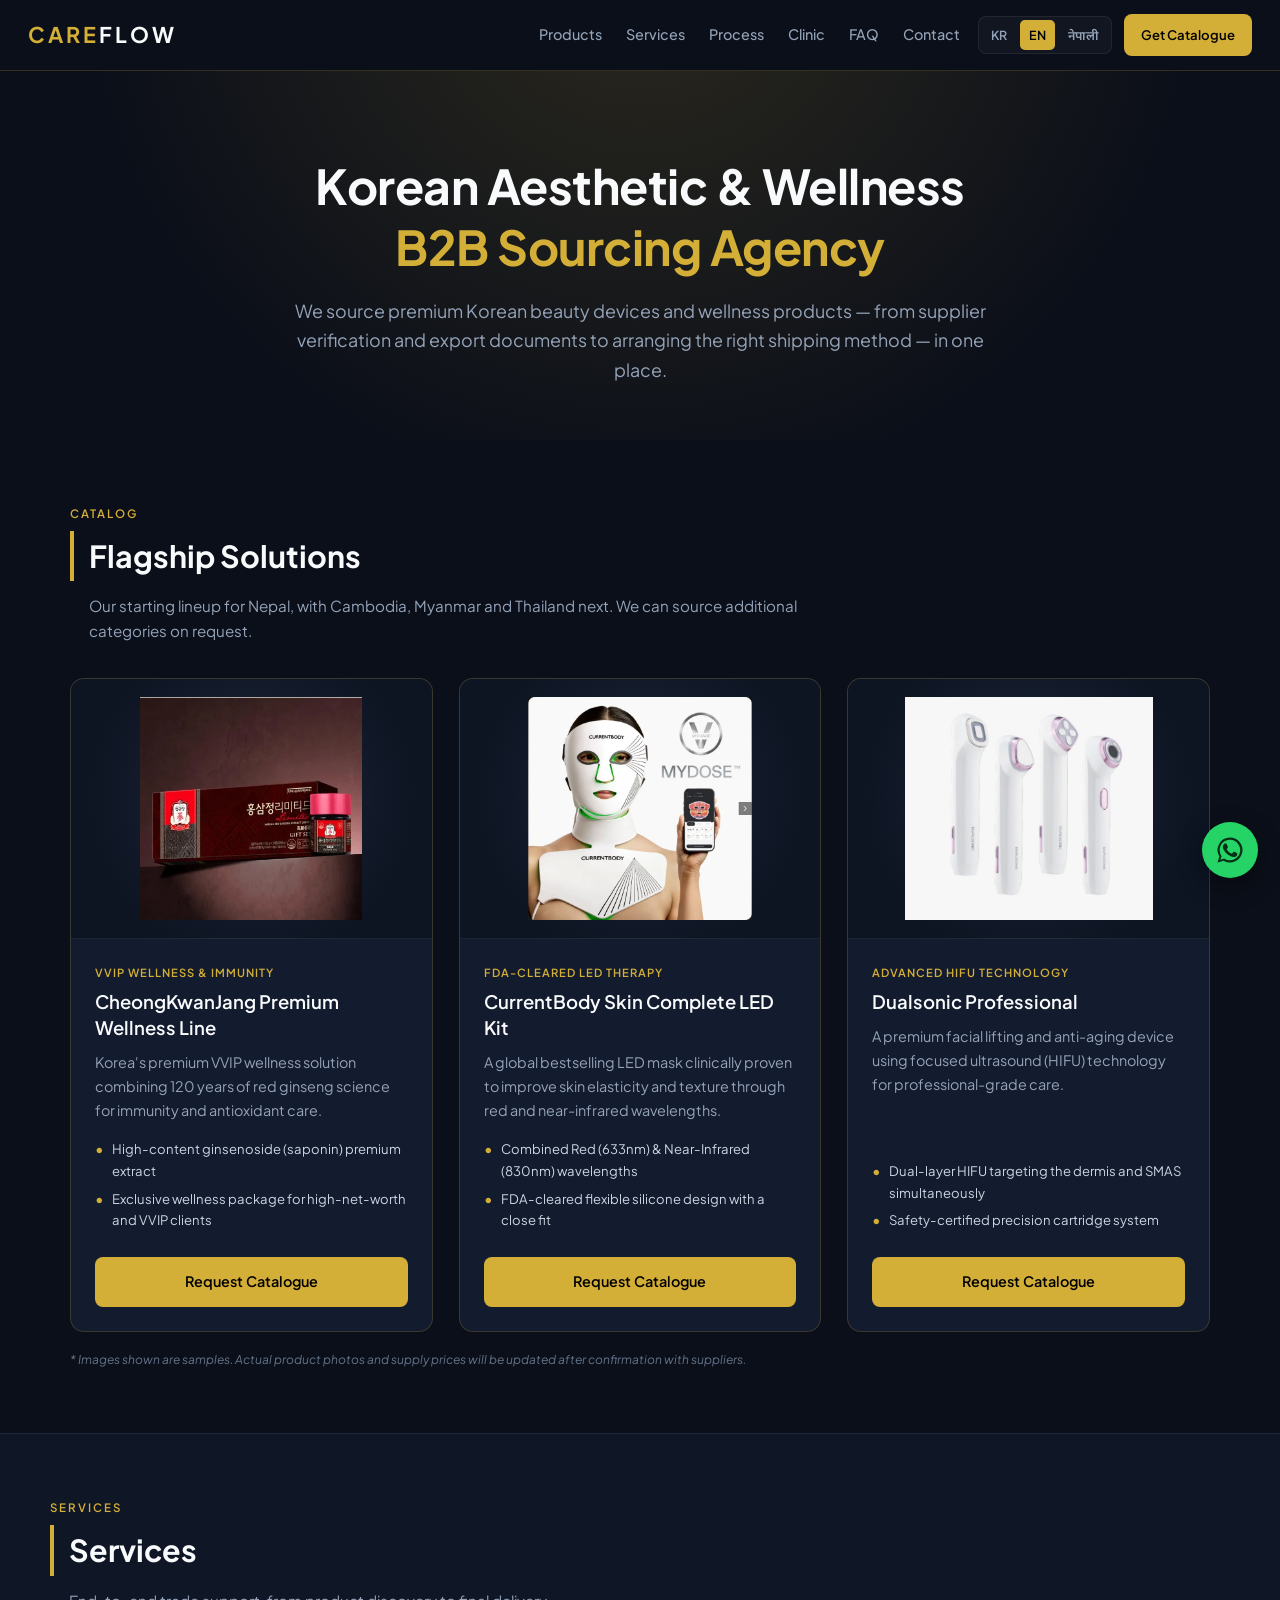
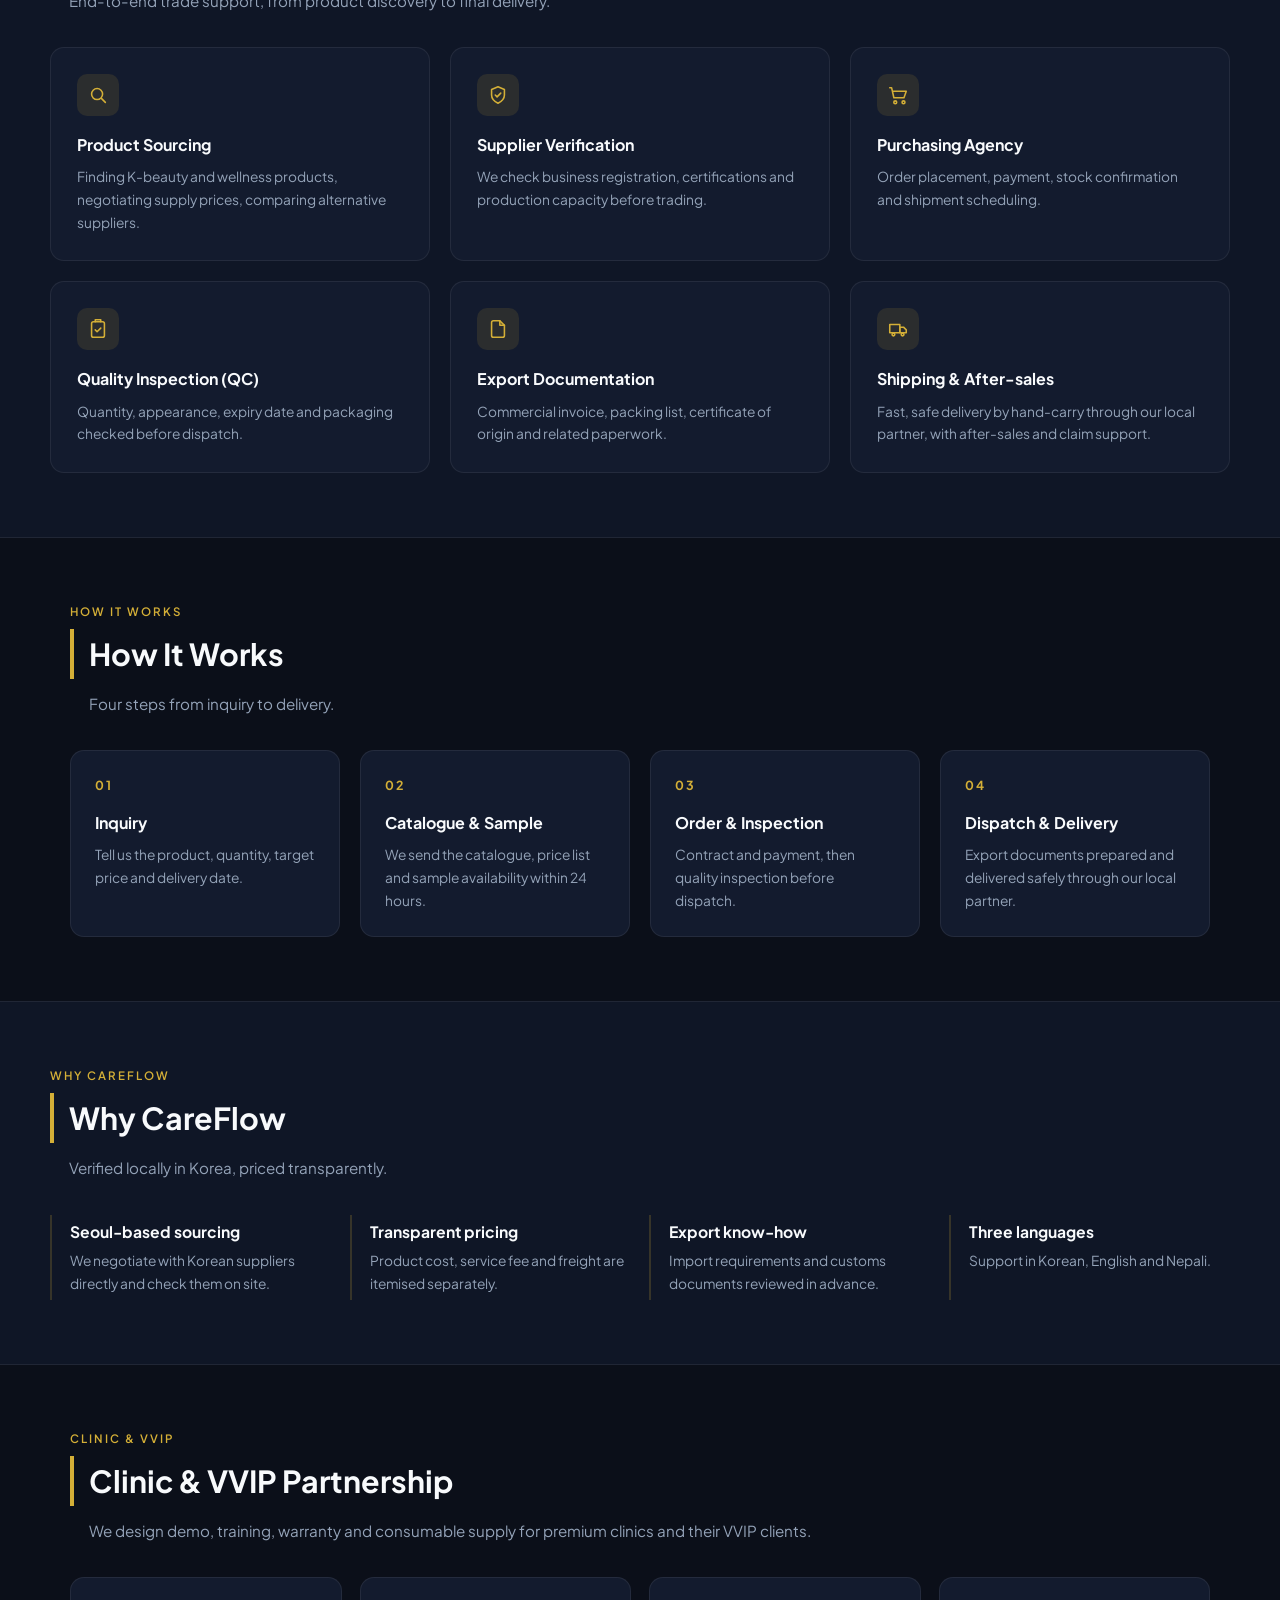
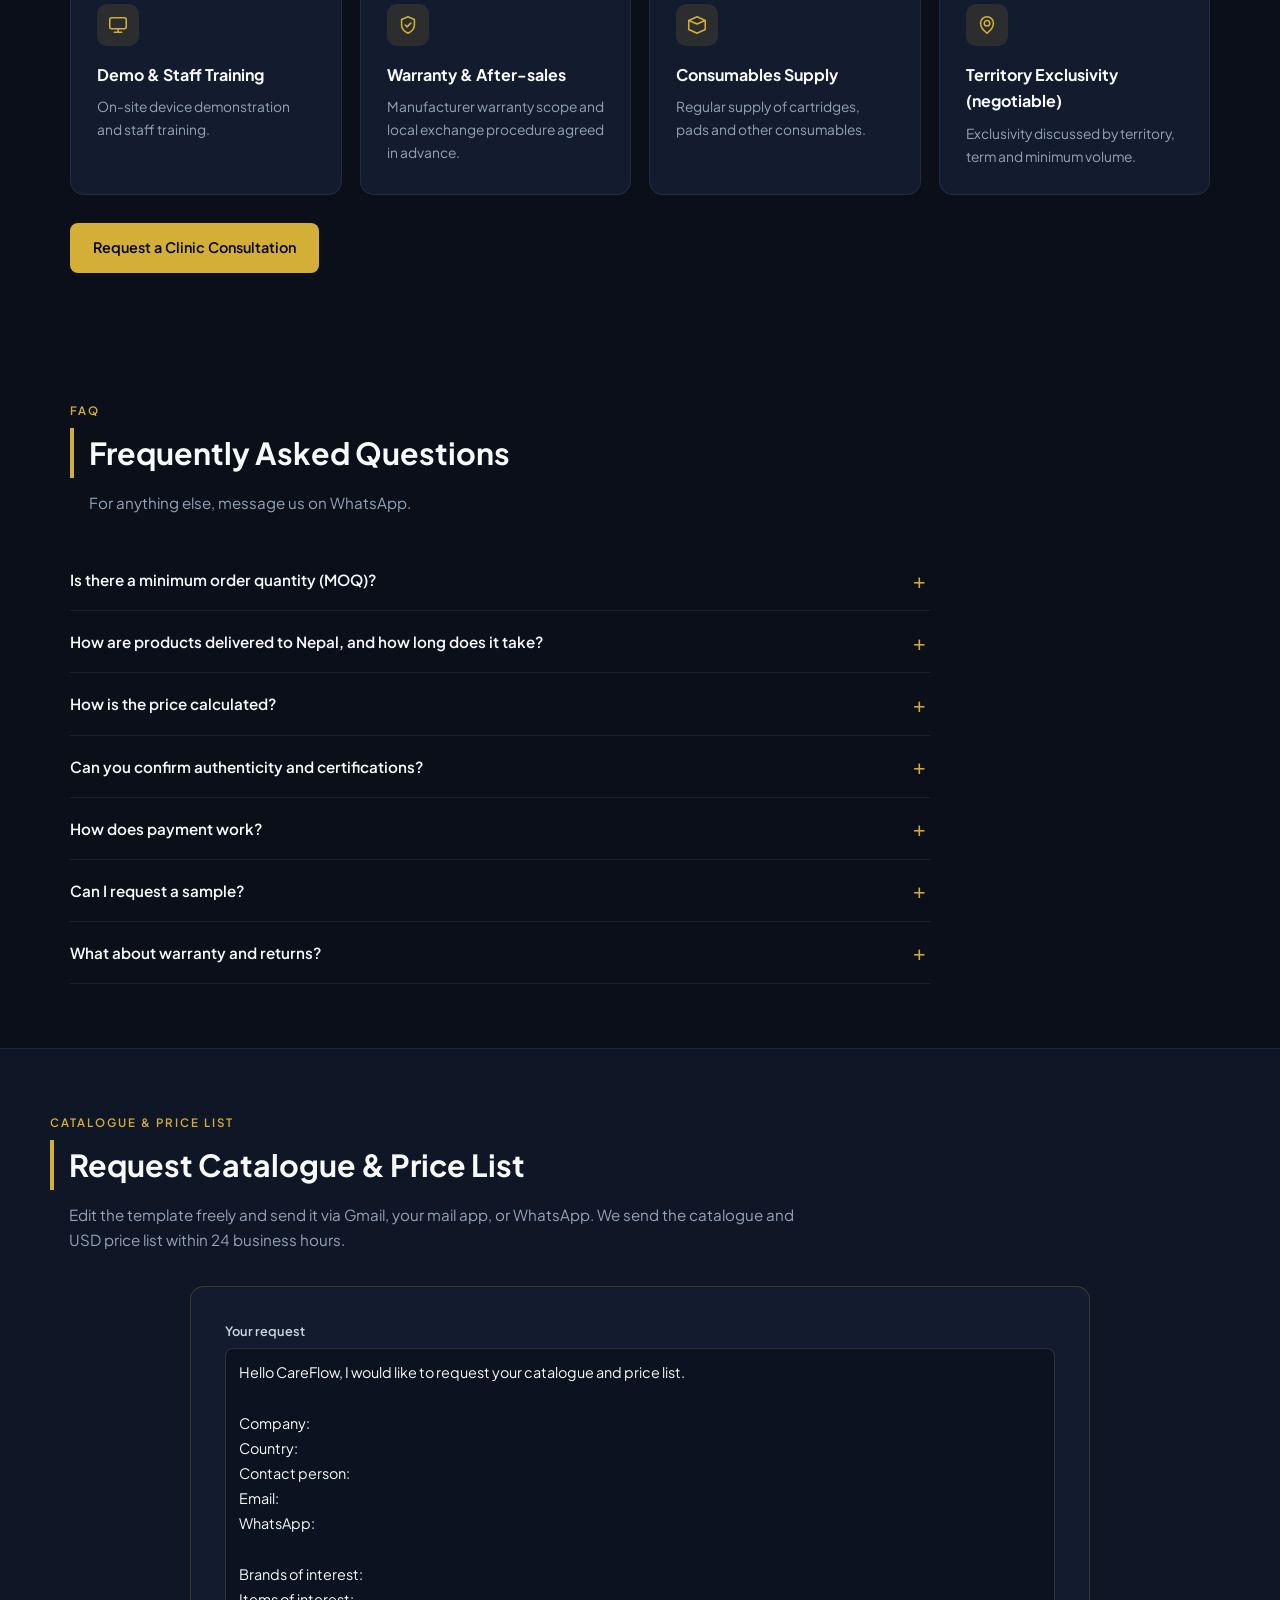
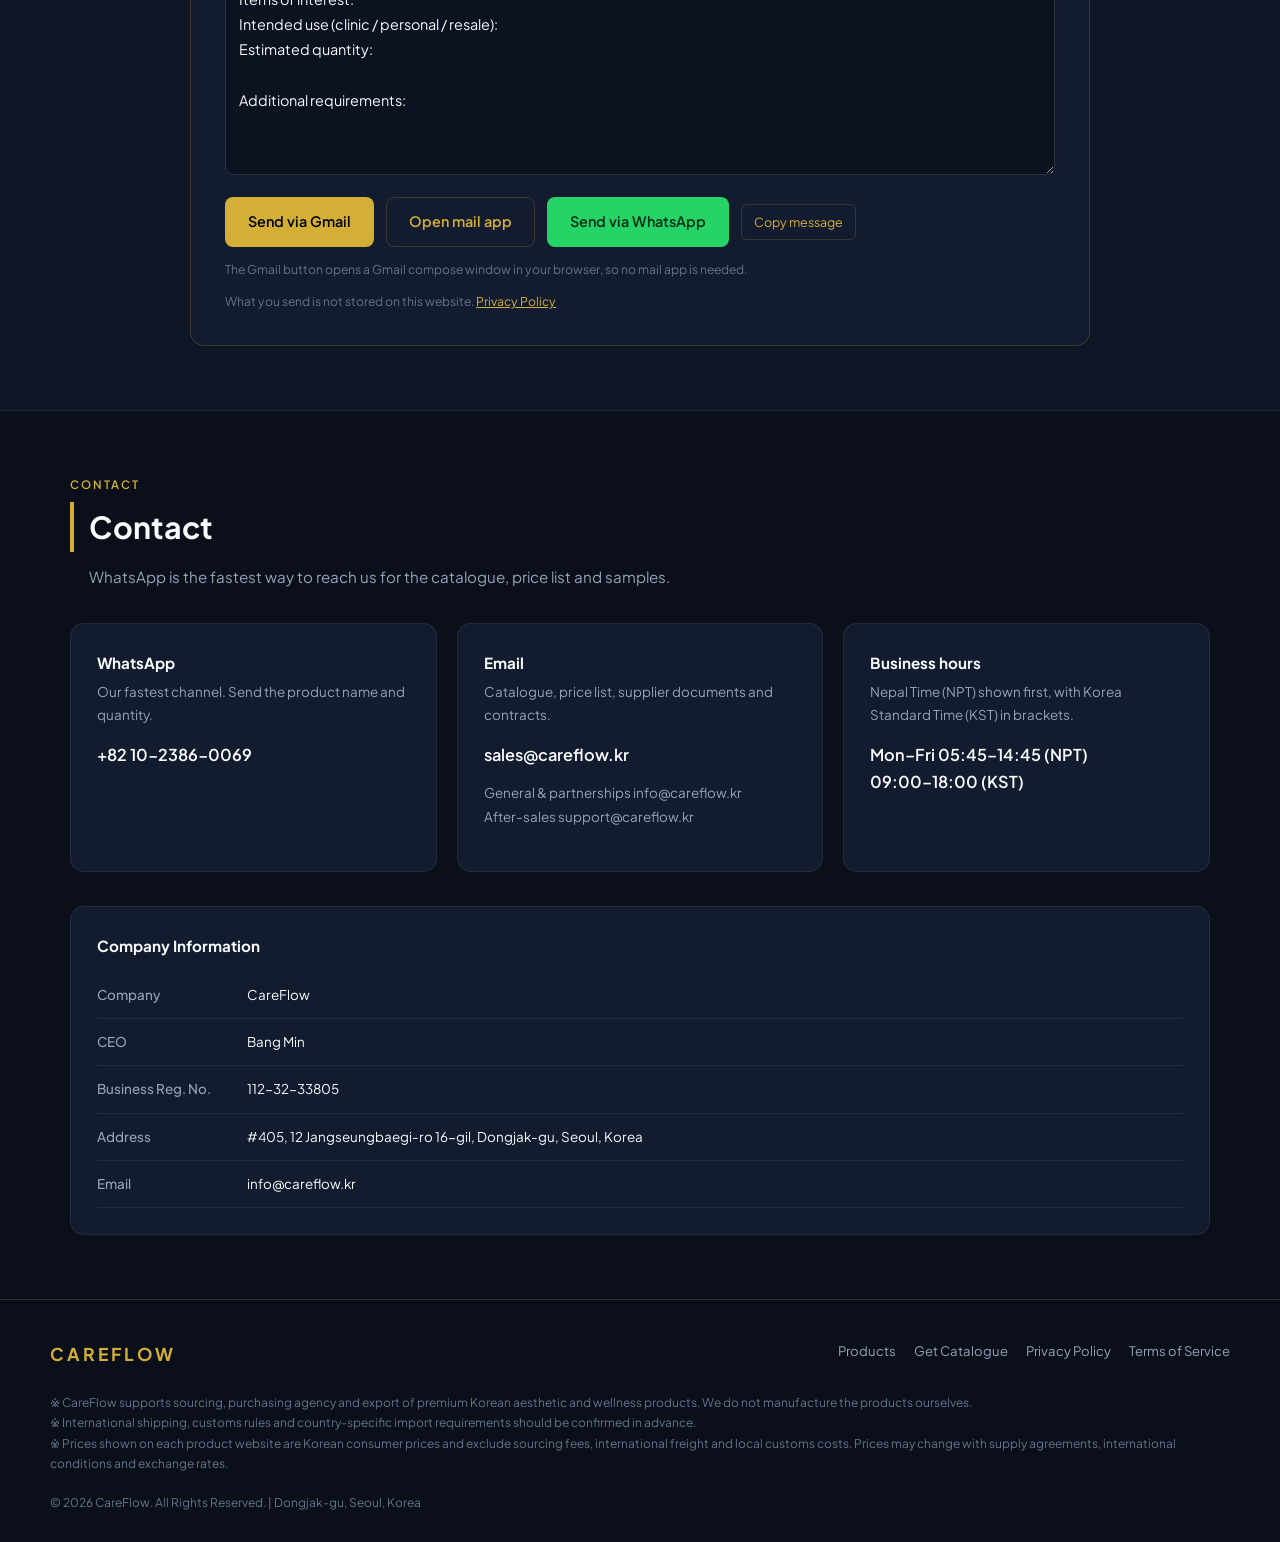
==== index.html @ 249fefb7 "Switch quote request to catalogue request and remove brand outbound links" ====
<!DOCTYPE html>
<html lang="ko">
<head>
<meta charset="UTF-8">
<meta name="viewport" content="width=device-width, initial-scale=1">
<meta name="theme-color" content="#0b0f19">
<title>CareFlow | 한국 에스테틱·웰니스 B2B 소싱 & 구매대행</title>
<meta name="description" content="CareFlow는 정관장·커런트바디·듀얼소닉 등 한국 프리미엄 뷰티·웰니스 제품을 네팔·캄보디아·미얀마·태국으로 공급하는 B2B 소싱·구매대행 에이전시입니다. 공급사 검증, 품질 검수, 통관 서류, 현지 사정에 맞는 운송 방식 협의까지 지원합니다.">
<meta name="robots" content="index,follow">
<link rel="canonical" href="https://careflow.kr/">
<link rel="alternate" hreflang="ko" href="https://careflow.kr/?lang=ko">
<link rel="alternate" hreflang="en" href="https://careflow.kr/?lang=en">
<link rel="alternate" hreflang="ne" href="https://careflow.kr/?lang=ne">
<link rel="alternate" hreflang="x-default" href="https://careflow.kr/">

<meta property="og:type" content="website">
<meta property="og:site_name" content="CareFlow">
<meta property="og:title" content="CareFlow | Korea Aesthetic & Wellness B2B Sourcing">
<meta property="og:description" content="Korean premium beauty devices and wellness products sourced for Nepal, Cambodia, Myanmar and Thailand. Supplier verification, QC, export documents and shipping coordination.">
<meta property="og:url" content="https://careflow.kr/">
<meta property="og:image" content="https://careflow.kr/assets/og-image.jpg">
<meta property="og:image:width" content="1200">
<meta property="og:image:height" content="630">
<meta property="og:locale" content="ko_KR">
<meta property="og:locale:alternate" content="en_US">
<meta property="og:locale:alternate" content="ne_NP">
<meta name="twitter:card" content="summary_large_image">
<meta name="twitter:title" content="CareFlow | Korea Aesthetic & Wellness B2B Sourcing">
<meta name="twitter:description" content="Korean premium beauty devices and wellness products sourced for Nepal and Southeast Asia.">
<meta name="twitter:image" content="https://careflow.kr/assets/og-image.jpg">

<link rel="icon" href="assets/favicon.svg" type="image/svg+xml">
<link rel="apple-touch-icon" href="assets/apple-touch-icon.png">
<link rel="preconnect" href="https://fonts.googleapis.com">
<link rel="preconnect" href="https://fonts.gstatic.com" crossorigin>
<link href="https://fonts.googleapis.com/css2?family=Plus+Jakarta+Sans:wght@400;500;600;700&family=Noto+Sans+Devanagari:wght@400;600&display=swap" rel="stylesheet">
<style>
    :root {
        --bg-color: #0b0f19;
        --bg-soft: #0f1626;
        --card-bg: #131b2e;
        --accent-color: #d4af37;
        --accent-soft: rgba(212, 175, 55, 0.12);
        --text-main: #f8fafc;
        --text-muted: #94a3b8;
        --border-color: rgba(212, 175, 55, 0.2);
        --border-soft: rgba(255, 255, 255, 0.07);
        --wa: #25d366;
        --radius: 14px;
        --max: 1180px;
    }
    * { box-sizing: border-box; margin: 0; padding: 0; }
    html { scroll-behavior: smooth; -webkit-text-size-adjust: 100%; overflow-x: hidden; }
    body {
        font-family: 'Plus Jakarta Sans', 'Noto Sans Devanagari', -apple-system, BlinkMacSystemFont, 'Segoe UI', 'Malgun Gothic', sans-serif;
        background-color: var(--bg-color); color: var(--text-main); line-height: 1.65;
        padding-bottom: 0; overflow-x: hidden;
    }
    :lang(ne) body, html[lang="ne"] body { font-family: 'Noto Sans Devanagari', 'Plus Jakarta Sans', 'Malgun Gothic', sans-serif; }
    img { max-width: 100%; display: block; }
    a { color: inherit; }
    :focus-visible { outline: 2px solid var(--accent-color); outline-offset: 3px; border-radius: 4px; }
    button, input, select, textarea { font: inherit; }
    .skip-link { position: absolute; left: -9999px; top: 0; background: var(--accent-color); color: #000; padding: 10px 16px; z-index: 999; }
    .skip-link:focus { left: 10px; top: 10px; }
    section[id], div[id] { scroll-margin-top: 16px; }

    /* Header */
    .site-header {
        display: flex; align-items: center; justify-content: space-between; gap: 18px;
        padding: 14px 28px; border-bottom: 1px solid var(--border-color);
        background: var(--bg-color);
        position: relative; z-index: 100;
    }
    .logo { font-size: 1.35rem; font-weight: 700; color: var(--accent-color); letter-spacing: 3px; text-decoration: none; white-space: nowrap; }
    .logo span { color: var(--text-main); }
    .nav { display: flex; gap: 24px; margin-left: auto; }
    .nav a { color: var(--text-muted); text-decoration: none; font-size: 0.9rem; font-weight: 500; transition: color .2s; }
    .nav a:hover { color: var(--accent-color); }
    .header-actions { display: flex; align-items: center; gap: 12px; }
    .lang-switch { display: flex; gap: 4px; background: rgba(255,255,255,0.03); border: 1px solid var(--border-soft); border-radius: 8px; padding: 3px; }
    .lang-btn {
        background: transparent; border: 0; color: var(--text-muted);
        padding: 5px 9px; border-radius: 5px; cursor: pointer; font-size: 0.78rem; font-weight: 600; transition: all .2s;
    }
    .lang-btn:hover { color: var(--text-main); }
    .lang-btn.active { background: var(--accent-color); color: #000; }

    /* Buttons */
    .btn {
        display: inline-flex; align-items: center; justify-content: center; gap: 8px;
        padding: 12px 22px; border-radius: 8px; font-size: 0.9rem; font-weight: 600;
        text-decoration: none; cursor: pointer; border: 1px solid transparent; transition: all .25s; text-align: center;
    }
    .btn-gold { background: var(--accent-color); color: #000; }
    .btn-gold:hover { background: #e2c052; transform: translateY(-1px); }
    .btn-outline { background: transparent; color: var(--accent-color); border-color: var(--border-color); }
    .btn-outline:hover { background: var(--accent-soft); }
    .btn-wa { background: var(--wa); color: #052e16; }
    .btn-wa:hover { background: #3ae17a; }
    .btn-sm { padding: 9px 16px; font-size: 0.82rem; }

    /* Hero */
    .hero { position: relative; text-align: center; padding: 84px 20px 56px; overflow: hidden; }
    .hero::before {
        content: ""; position: absolute; inset: -30% 0 auto 0; height: 620px;
        background: radial-gradient(ellipse at 50% 0%, rgba(212,175,55,0.16), transparent 62%);
        pointer-events: none;
    }
    .hero-inner { position: relative; max-width: 900px; margin: 0 auto; }
    .hero h1 { font-size: clamp(1.85rem, 4.4vw, 3rem); line-height: 1.28; margin-bottom: 18px; font-weight: 700; letter-spacing: -0.5px; text-wrap: balance; word-break: keep-all; overflow-wrap: break-word; }
    .hero h1 em { color: var(--accent-color); font-style: normal; }
    .hero p.lead { font-size: clamp(1rem, 1.6vw, 1.12rem); color: var(--text-muted); max-width: 720px; margin: 0 auto; }

    /* Layout */
    .section { max-width: var(--max); margin: 0 auto; padding: 64px 20px; }
    .section.alt { background: var(--bg-soft); border-top: 1px solid var(--border-soft); border-bottom: 1px solid var(--border-soft); max-width: none; padding: 64px 20px; }
    .section.alt > .inner { max-width: var(--max); margin: 0 auto; }
    .section-head { margin-bottom: 34px; max-width: 760px; }
    .eyebrow { font-size: 0.72rem; letter-spacing: 2px; text-transform: uppercase; color: var(--accent-color); font-weight: 600; margin-bottom: 8px; }
    .section-title { font-size: clamp(1.45rem, 2.6vw, 1.9rem); font-weight: 700; padding-left: 15px; border-left: 4px solid var(--accent-color); margin-bottom: 12px; }
    .section-desc { color: var(--text-muted); font-size: 0.95rem; padding-left: 19px; }

    /* Products */
    .product-grid { display: grid; grid-template-columns: repeat(auto-fit, minmax(320px, 1fr)); gap: 26px; }
    .product-card {
        background: var(--card-bg); border: 1px solid var(--border-color); border-radius: var(--radius);
        overflow: hidden; display: flex; flex-direction: column; transition: transform .3s, border-color .3s;
    }
    .product-card:hover { transform: translateY(-4px); border-color: rgba(212, 175, 55, 0.45); }
    .product-media {
        height: 260px; background: radial-gradient(circle at 50% 45%, #1e293b 0%, #0d1422 72%);
        display: flex; align-items: center; justify-content: center; padding: 18px; border-bottom: 1px solid var(--border-soft);
    }
    .product-media img { width: 100%; height: 100%; object-fit: contain; }
    .product-content { padding: 24px; display: flex; flex-direction: column; flex-grow: 1; }
    .product-tag { font-size: 0.7rem; text-transform: uppercase; color: var(--accent-color); letter-spacing: 1px; margin-bottom: 8px; font-weight: 600; }
    .product-title { font-size: 1.16rem; font-weight: 600; margin-bottom: 10px; line-height: 1.4; }
    .product-desc { font-size: 0.9rem; color: var(--text-muted); margin-bottom: 16px; flex-grow: 1; }
    .spec-list { list-style: none; margin-bottom: 20px; font-size: 0.82rem; color: #cbd5e1; }
    .spec-list li { margin-bottom: 6px; display: flex; gap: 8px; align-items: flex-start; }
    .spec-list li::before { content: "•"; color: var(--accent-color); font-weight: 700; flex: none; }
    .product-actions { display: flex; flex-direction: column; gap: 10px; margin-top: auto; }
    .product-link { font-size: 0.78rem; color: var(--text-muted); text-decoration: none; text-align: center; }
    .product-link:hover { color: var(--accent-color); text-decoration: underline; }
    .photo-note { margin-top: 18px; font-size: 0.75rem; color: #64748b; font-style: italic; }

    /* Services */
    .services-grid { display: grid; grid-template-columns: repeat(3, minmax(0, 1fr)); gap: 20px; }
    .service-card { background: var(--card-bg); border: 1px solid var(--border-soft); border-radius: var(--radius); padding: 26px; transition: border-color .25s, transform .25s; }
    .service-card:hover { border-color: var(--border-color); transform: translateY(-3px); }
    .service-icon { width: 42px; height: 42px; border-radius: 10px; background: var(--accent-soft); display: flex; align-items: center; justify-content: center; margin-bottom: 16px; }
    .service-icon svg { width: 22px; height: 22px; stroke: var(--accent-color); fill: none; stroke-width: 1.7; stroke-linecap: round; stroke-linejoin: round; }
    .service-card h3 { font-size: 1rem; margin-bottom: 8px; }
    .service-card p { font-size: 0.86rem; color: var(--text-muted); }

    /* Steps */
    .steps { display: grid; grid-template-columns: repeat(auto-fit, minmax(220px, 1fr)); gap: 20px; counter-reset: step; }
    .step { position: relative; background: var(--card-bg); border: 1px solid var(--border-soft); border-radius: var(--radius); padding: 24px; }
    .step-num { font-size: 0.78rem; font-weight: 700; color: var(--accent-color); letter-spacing: 2px; display: block; margin-bottom: 14px; }
    .step h3 { font-size: 1rem; margin-bottom: 8px; }
    .step p { font-size: 0.86rem; color: var(--text-muted); }

    /* Why */
    .why-grid { display: grid; grid-template-columns: repeat(auto-fit, minmax(240px, 1fr)); gap: 18px; }
    .why-item { border-left: 2px solid var(--border-color); padding: 4px 0 4px 18px; }
    .why-item h3 { font-size: 0.98rem; margin-bottom: 6px; }
    .why-item p { font-size: 0.86rem; color: var(--text-muted); }

    .clinic-grid { display: grid; grid-template-columns: repeat(4, minmax(0, 1fr)); gap: 18px; }
    .clinic-cta { margin-top: 28px; }
    @media (max-width: 980px) { .clinic-grid { grid-template-columns: repeat(2, minmax(0, 1fr)); } }
    @media (max-width: 700px) { .clinic-grid { grid-template-columns: 1fr; } }

    /* FAQ */
    .faq-list { max-width: 860px; }
    .faq-item { border-bottom: 1px solid var(--border-soft); }
    .faq-item summary {
        cursor: pointer; padding: 18px 30px 18px 0; font-size: 0.95rem; font-weight: 600;
        list-style: none; position: relative;
    }
    .faq-item summary::-webkit-details-marker { display: none; }
    .faq-item summary::after { content: "+"; position: absolute; right: 4px; top: 50%; transform: translateY(-50%); color: var(--accent-color); font-size: 1.3rem; font-weight: 400; }
    .faq-item[open] summary::after { content: "−"; }
    .faq-item p { padding: 0 30px 18px 0; font-size: 0.88rem; color: var(--text-muted); }

    /* Quote */
    .quote-wrap { background: var(--card-bg); border: 1px solid var(--border-color); border-radius: var(--radius); padding: 34px; }
    .form-grid { display: grid; grid-template-columns: repeat(6, minmax(0, 1fr)); gap: 18px; }
    .field { display: flex; flex-direction: column; gap: 6px; grid-column: span 3; min-width: 0; }
    .field.third { grid-column: span 2; }
    .field.full { grid-column: 1 / -1; }
    .field label { font-size: 0.8rem; color: #cbd5e1; font-weight: 600; }
    .field label .req { color: var(--accent-color); }
    .field input, .field select, .field textarea {
        background: #0b1220; border: 1px solid rgba(255,255,255,0.12); border-radius: 8px;
        padding: 11px 13px; color: var(--text-main); font-size: 0.9rem; width: 100%; transition: border-color .2s, box-shadow .2s;
    }
    .field textarea { min-height: 110px; resize: vertical; }
    .field textarea.quote-text { min-height: 300px; line-height: 1.75; font-family: inherit; overflow-y: auto; }
    .quote-wrap { max-width: 900px; margin: 0 auto; }
    .field input::placeholder, .field textarea::placeholder { color: #4b5a70; }
    .field input:focus, .field select:focus, .field textarea:focus { outline: none; border-color: var(--accent-color); box-shadow: 0 0 0 3px rgba(212,175,55,0.12); }
    .field input[aria-invalid="true"], .field select[aria-invalid="true"] { border-color: #f87171; }
    .err { font-size: 0.74rem; color: #f87171; min-height: 0; }
    .consent { display: flex; gap: 10px; align-items: flex-start; font-size: 0.8rem; color: var(--text-muted); line-height: 1.5; }
    .consent input { width: 16px; height: 16px; margin-top: 3px; flex: none; accent-color: var(--accent-color); }
    .consent a { color: var(--accent-color); }
    .form-actions { display: flex; flex-wrap: wrap; gap: 12px; align-items: center; margin-top: 22px; }
    .form-note { font-size: 0.76rem; color: #64748b; margin-top: 12px; }
    .form-status { display: none; margin-top: 18px; padding: 16px; border: 1px solid var(--border-color); background: var(--accent-soft); border-radius: 8px; font-size: 0.84rem; }
    .form-status.show { display: block; }
    .form-status strong { display: block; margin-bottom: 4px; color: var(--accent-color); }
    .form-status .status-actions { display: flex; gap: 10px; flex-wrap: wrap; margin-top: 12px; }
    .copy-btn { background: transparent; border: 1px solid var(--border-color); color: var(--accent-color); border-radius: 6px; padding: 7px 12px; font-size: 0.78rem; cursor: pointer; }

    /* Contact */
    .contact-grid { display: grid; grid-template-columns: repeat(auto-fit, minmax(260px, 1fr)); gap: 20px; margin-bottom: 34px; }
    .contact-card { background: var(--card-bg); border: 1px solid var(--border-soft); border-radius: var(--radius); padding: 26px; }
    .contact-card h3 { font-size: 0.95rem; margin-bottom: 6px; }
    .contact-card p { font-size: 0.84rem; color: var(--text-muted); margin-bottom: 16px; }
    .contact-card .big { font-size: 1.02rem; font-weight: 600; color: var(--text-main); text-decoration: none; word-break: break-all; white-space: pre-line; }
    .contact-card .big:hover { color: var(--accent-color); }
    .contact-sub { margin-top: 12px; font-size: 0.78rem; line-height: 1.8; }
    .contact-sub a { color: var(--text-muted); text-decoration: none; }
    .contact-sub a:hover { color: var(--accent-color); }
    .company-table { width: 100%; border-collapse: collapse; font-size: 0.84rem; table-layout: fixed; }
    .company-table th, .company-table td { text-align: left; padding: 12px 0; border-bottom: 1px solid var(--border-soft); vertical-align: top; overflow-wrap: anywhere; }
    .company-table th { color: var(--text-muted); font-weight: 500; width: 150px; padding-right: 12px; }

    /* Footer */
    footer { border-top: 1px solid var(--border-color); padding: 40px 20px 30px; color: var(--text-muted); font-size: 0.82rem; }
    .footer-inner { max-width: var(--max); margin: 0 auto; }
    .footer-top { display: flex; flex-wrap: wrap; justify-content: space-between; gap: 20px; margin-bottom: 24px; }
    .footer-brand { font-size: 1.1rem; letter-spacing: 3px; color: var(--accent-color); font-weight: 700; }
    .footer-links { display: flex; gap: 18px; flex-wrap: wrap; }
    .footer-links a { color: var(--text-muted); text-decoration: none; font-size: 0.82rem; }
    .footer-links a:hover { color: var(--accent-color); }
    .disclaimer-box { font-size: 0.75rem; color: #64748b; line-height: 1.7; margin-bottom: 18px; }
    .copyright { font-size: 0.75rem; color: #64748b; }

    /* Floating actions */
    .float-wa {
        position: fixed; right: 22px; bottom: 22px; z-index: 90;
        width: 56px; height: 56px; border-radius: 50%; background: var(--wa);
        display: flex; align-items: center; justify-content: center; box-shadow: 0 8px 24px rgba(0,0,0,0.4);
        transition: transform .2s;
    }
    .float-wa:hover { transform: scale(1.06); }
    .float-wa svg { width: 30px; height: 30px; fill: #052e16; }
    .mobile-bar { display: none; }
    .noscript { max-width: 700px; margin: 20px auto; padding: 16px; border: 1px solid var(--border-color); border-radius: 8px; font-size: 0.85rem; text-align: center; }

    /* Responsive */
    @media (max-width: 980px) {
        .nav { display: none; }
        .site-header { padding: 12px 18px; }
        .services-grid { grid-template-columns: repeat(2, minmax(0, 1fr)); }
    }
    @media (max-width: 700px) {
        .header-cta { display: none; }
        .hero { padding: 60px 18px 44px; }
        .section, .section.alt { padding: 48px 18px; }
        .form-grid { grid-template-columns: 1fr; }
        .field, .field.third, .field.full { grid-column: 1 / -1; }
        .quote-wrap { padding: 24px 20px; }
        .product-grid { grid-template-columns: 1fr; }
        .services-grid { grid-template-columns: 1fr; }
        .mobile-bar .btn { min-width: 0; }
        .float-wa { display: none; }
        .mobile-bar {
            display: flex; position: fixed; left: 0; right: 0; bottom: 0; z-index: 95;
            background: rgba(11,15,25,0.97); border-top: 1px solid var(--border-color);
            padding: 10px 14px calc(10px + env(safe-area-inset-bottom)); gap: 10px;
            backdrop-filter: blur(10px);
        }
        .mobile-bar .btn { flex: 1; padding: 11px 12px; font-size: 0.85rem; }
        body { padding-bottom: 74px; }
        .footer-top { flex-direction: column; }
    }
    @media (max-width: 480px) {
        .company-table, .company-table tbody, .company-table tr, .company-table th, .company-table td { display: block; width: 100%; }
        .company-table th { padding-bottom: 2px; border-bottom: 0; }
        .company-table td { padding-top: 0; padding-bottom: 14px; }
        .company-table tr:last-child td { border-bottom: 0; }
    }
    @media (prefers-reduced-motion: reduce) {
        html { scroll-behavior: auto; }
        * { transition: none !important; animation: none !important; }
    }
</style>
<script type="application/ld+json">
{
  "@context": "https://schema.org",
  "@graph": [
    {
      "@type": "Organization",
      "@id": "https://careflow.kr/#organization",
      "name": "CareFlow",
      "alternateName": "케어플로",
      "url": "https://careflow.kr/",
      "email": "sales@careflow.kr",
      "telephone": "+82-10-2386-0069",
      "description": "Korean B2B sourcing and purchasing agency for premium aesthetic and wellness products, serving Nepal, Cambodia, Myanmar and Thailand.",
      "address": {
        "@type": "PostalAddress",
        "streetAddress": "#405, 12 Jangseungbaegi-ro 16-gil, Dongjak-gu",
        "addressLocality": "Seoul",
        "addressCountry": "KR"
      },
      "identifier": "112-32-33805",
      "areaServed": ["NP", "KH", "MM", "TH"],
      "knowsLanguage": ["ko", "en", "ne"]
    },
    {
      "@type": "Service",
      "@id": "https://careflow.kr/#service",
      "name": "Korea Aesthetic & Wellness B2B Sourcing",
      "provider": { "@id": "https://careflow.kr/#organization" },
      "serviceType": "Product sourcing, supplier verification, purchasing agency, quality inspection, export documentation and shipping coordination",
      "areaServed": ["NP", "KH", "MM", "TH"],
      "availableChannel": {
        "@type": "ServiceChannel",
        "serviceUrl": "https://careflow.kr/#quote",
        "servicePhone": "+82-10-2386-0069"
      }
    },
    {
      "@type": "FAQPage",
      "@id": "https://careflow.kr/#faq",
      "mainEntity": [
        {
          "@type": "Question",
          "name": "최소 주문 수량(MOQ)이 있나요?",
          "acceptedAnswer": { "@type": "Answer", "text": "제품별로 다릅니다. 샘플 1개부터 협의가 가능하며, 대량 주문 시 단가를 재협상합니다." }
        },
        {
          "@type": "Question",
          "name": "네팔까지 어떻게, 얼마나 걸려서 보내나요?",
          "acceptedAnswer": { "@type": "Answer", "text": "현지 파트너가 핸드캐리로 직접 운반해 빠르고 안전하게 전달합니다. 통관 상황에 따라 일정이 조정될 수 있으며, 세부 일정은 견적 시 안내드립니다." }
        },
        {
          "@type": "Question",
          "name": "가격은 어떻게 구성되나요?",
          "acceptedAnswer": { "@type": "Answer", "text": "제품 공급가, 소싱 수수료, 국제 운송비, 현지 통관·세금으로 구성되며 견적서에 항목별로 표기합니다." }
        },
        {
          "@type": "Question",
          "name": "정품과 인증을 확인할 수 있나요?",
          "acceptedAnswer": { "@type": "Answer", "text": "공급사의 사업자등록증과 제품 인증서를 확인한 뒤 필요한 범위에서 사본을 제공합니다." }
        },
        {
          "@type": "Question",
          "name": "결제는 어떻게 진행되나요?",
          "acceptedAnswer": { "@type": "Answer", "text": "계약금 30~50%와 잔금(선적 전)으로 진행하며, T/T를 기본으로 합니다. 세부 조건은 견적서에 명시합니다." }
        },
        {
          "@type": "Question",
          "name": "샘플을 받을 수 있나요?",
          "acceptedAnswer": { "@type": "Answer", "text": "샘플은 제품 원가와 국제 운송비를 기준으로 제공하며, 브랜드사 협조가 있는 경우 무료 샘플도 안내합니다." }
        },
        {
          "@type": "Question",
          "name": "보증과 반품은 어떻게 되나요?",
          "acceptedAnswer": { "@type": "Answer", "text": "제조사 보증(통상 1~2년)이 적용되며, 초기 불량은 수령 후 7일 내 1:1 교환을 원칙으로 합니다. 단순 변심 반품은 국제 운송 특성상 제한됩니다. A/S 문의: support@careflow.kr." }
        }
      ]
    }
  ]
}
</script>
</head>
<body>
<a class="skip-link" href="#main">본문 바로가기</a>

<header class="site-header">
    <a class="logo" href="/">CARE<span>FLOW</span></a>
    <nav class="nav" aria-label="Main navigation">
        <a href="#products" data-i18n="nav.products">상품</a>
        <a href="#services" data-i18n="nav.services">서비스</a>
        <a href="#process" data-i18n="nav.process">진행 절차</a>
        <a href="#clinic" data-i18n="nav.clinic">클리닉</a>
        <a href="#faq" data-i18n="nav.faq">FAQ</a>
        <a href="#contact" data-i18n="nav.contact">연락처</a>
    </nav>
    <div class="header-actions">
        <div class="lang-switch" role="group" aria-label="Language / 언어">
            <button type="button" class="lang-btn" data-lang="ko" aria-pressed="true">KR</button>
            <button type="button" class="lang-btn" data-lang="en" aria-pressed="false">EN</button>
            <button type="button" class="lang-btn" data-lang="ne" aria-pressed="false">नेपाली</button>
        </div>
        <a class="btn btn-gold btn-sm header-cta" href="#quote" data-i18n="nav.cta">카탈로그 요청</a>
    </div>
</header>

<main id="main">
    <section class="hero">
        <div class="hero-inner">
            <h1 data-i18n-html="hero.title">한국 에스테틱·웰니스<br><em>글로벌 소싱 &amp; 구매대행</em></h1>
            <p class="lead" data-i18n="hero.desc">정관장·커런트바디·듀얼소닉 등 한국의 프리미엄 뷰티·웰니스 제품을 공급사 검증부터 수출 서류, 현지 사정에 맞는 운송 방식 협의까지 원스톱으로 지원합니다.</p>
        </div>
    </section>

    <section class="section" id="products">
        <div class="section-head">
            <p class="eyebrow" data-i18n="products.eyebrow">Catalog</p>
            <h2 class="section-title" data-i18n="products.title">플래그십 솔루션</h2>
            <p class="section-desc" data-i18n="products.desc">네팔을 시작으로 캄보디아·미얀마·태국 시장에 공급하는 대표 라인업입니다. 취급 품목은 요청에 따라 확대할 수 있습니다.</p>
        </div>

        <div class="product-grid">
            <article class="product-card">
                <div class="product-media">
                    <img src="assets/cheongkwanjang.webp" alt="정관장 홍삼정 리미티드 기프트 세트" data-i18n-alt="products.items.0.alt" width="412" height="414" loading="lazy" decoding="async">
                </div>
                <div class="product-content">
                    <span class="product-tag" data-i18n="products.items.0.tag">VVIP 웰니스 &amp; 면역</span>
                    <h3 class="product-title" data-i18n="products.items.0.title">정관장 프리미엄 웰니스 라인</h3>
                    <p class="product-desc" data-i18n="products.items.0.desc">120년 전통의 홍삼 과학이 집약된 대한민국 최고급 면역력 및 항산화 VVIP 웰니스 솔루션.</p>
                    <ul class="spec-list">
                        <li data-i18n="products.items.0.specs.0">진세노사이드(사포닌) 고함량 프리미엄 추출물</li>
                        <li data-i18n="products.items.0.specs.1">상류층 및 VVIP 건강 케어 전용 패키지</li>
                    </ul>
                    <div class="product-actions">
                        <button type="button" class="btn btn-gold js-quote" data-product="0" data-i18n="products.quote">카탈로그 요청</button>
                    </div>
                </div>
            </article>

            <article class="product-card">
                <div class="product-media">
                    <img src="assets/currentbody.webp" alt="커런트바디 스킨 LED 마스크" data-i18n-alt="products.items.1.alt" width="694" height="692" loading="lazy" decoding="async">
                </div>
                <div class="product-content">
                    <span class="product-tag" data-i18n="products.items.1.tag">FDA 승인 LED 테라피</span>
                    <h3 class="product-title" data-i18n="products.items.1.title">커런트바디 스킨 컴플리트 LED 키트</h3>
                    <p class="product-desc" data-i18n="products.items.1.desc">임상적으로 입증된 레드 및 근적외선 파장을 통해 피부 탄력과 결을 개선하는 글로벌 베스트셀러 LED 마스크.</p>
                    <ul class="spec-list">
                        <li data-i18n="products.items.1.specs.0">레드(633nm) 및 근적외선(830nm) 복합 파장</li>
                        <li data-i18n="products.items.1.specs.1">FDA 승인 및 높은 밀착감의 유연한 실리콘 구조</li>
                    </ul>
                    <div class="product-actions">
                        <button type="button" class="btn btn-gold js-quote" data-product="1" data-i18n="products.quote">카탈로그 요청</button>
                    </div>
                </div>
            </article>

            <article class="product-card">
                <div class="product-media">
                    <img src="assets/dualsonic.webp" alt="듀얼소닉 프로페셔널 HIFU 디바이스" data-i18n-alt="products.items.2.alt" width="548" height="493" loading="lazy" decoding="async">
                </div>
                <div class="product-content">
                    <span class="product-tag" data-i18n="products.items.2.tag">첨단 HIFU 기술</span>
                    <h3 class="product-title" data-i18n="products.items.2.title">듀얼소닉 프로페셔널</h3>
                    <p class="product-desc" data-i18n="products.items.2.desc">집속초음파(HIFU) 기술을 활용한 최상급 페이스 리프팅 및 안티에이징 디바이스로 전문적인 프리미엄 케어를 실현합니다.</p>
                    <ul class="spec-list">
                        <li data-i18n="products.items.2.specs.0">듀얼레이어 HIFU(진피층 및 근막층 동시 타깃)</li>
                        <li data-i18n="products.items.2.specs.1">안전성 인증 및 정밀 카트리지 시스템</li>
                    </ul>
                    <div class="product-actions">
                        <button type="button" class="btn btn-gold js-quote" data-product="2" data-i18n="products.quote">카탈로그 요청</button>
                    </div>
                </div>
            </article>
        </div>
        <p class="photo-note" data-i18n="products.note">* 현재 이미지는 샘플이며, 실제 제품 사진과 공급 단가는 공급사 협의 후 업데이트됩니다.</p>
    </section>

    <section class="section alt" id="services">
        <div class="inner">
            <div class="section-head">
                <p class="eyebrow" data-i18n="services.eyebrow">Services</p>
                <h2 class="section-title" data-i18n="services.title">서비스</h2>
                <p class="section-desc" data-i18n="services.desc">제품 발굴부터 현지 도착까지, 무역 실무 전 과정을 대행합니다.</p>
            </div>
            <div class="services-grid" id="services-grid"></div>
        </div>
    </section>

    <section class="section" id="process">
        <div class="section-head">
            <p class="eyebrow" data-i18n="process.eyebrow">How it works</p>
            <h2 class="section-title" data-i18n="process.title">진행 절차</h2>
            <p class="section-desc" data-i18n="process.desc">문의부터 배송까지 4단계로 진행됩니다.</p>
        </div>
        <div class="steps" id="steps"></div>
    </section>

    <section class="section alt" id="why">
        <div class="inner">
            <div class="section-head">
                <p class="eyebrow" data-i18n="why.eyebrow">Why CareFlow</p>
                <h2 class="section-title" data-i18n="why.title">왜 케어플로인가</h2>
                <p class="section-desc" data-i18n="why.desc">한국 현지에서 직접 확인하고, 투명하게 안내합니다.</p>
            </div>
            <div class="why-grid" id="why-grid"></div>
        </div>
    </section>

    <section class="section" id="clinic">
        <div class="section-head">
            <p class="eyebrow" data-i18n="clinic.eyebrow">Clinic &amp; VVIP</p>
            <h2 class="section-title" data-i18n="clinic.title">클리닉 &amp; VVIP 파트너십</h2>
            <p class="section-desc" data-i18n="clinic.desc">프리미엄 클리닉과 VVIP 고객을 위한 데모, 교육, 보증, 소모품 공급을 함께 설계합니다.</p>
        </div>
        <div class="clinic-grid" id="clinic-grid"></div>
        <div class="clinic-cta">
            <a class="btn btn-gold" href="#quote" data-i18n="clinic.cta">클리닉 상담 요청</a>
        </div>
    </section>

    <section class="section" id="faq">
        <div class="section-head">
            <p class="eyebrow" data-i18n="faq.eyebrow">FAQ</p>
            <h2 class="section-title" data-i18n="faq.title">자주 묻는 질문</h2>
            <p class="section-desc" data-i18n="faq.desc">더 궁금한 점은 WhatsApp으로 문의해 주세요.</p>
        </div>
        <div class="faq-list" id="faq-list"></div>
    </section>

    <section class="section alt" id="quote">
        <div class="inner">
            <div class="section-head">
                <p class="eyebrow" data-i18n="quote.eyebrow">Catalogue &amp; Price List</p>
                <h2 class="section-title" data-i18n="quote.title">카탈로그 · 가격표 요청</h2>
                <p class="section-desc" data-i18n="quote.desc">아래 양식을 자유롭게 수정해 Gmail, 메일 앱, WhatsApp 중 편한 방법으로 보내주세요. 카탈로그와 USD 가격표를 영업일 기준 24시간 내 보내드립니다.</p>
            </div>

            <div class="quote-wrap">
                <div class="field">
                    <label for="f-message" data-i18n="quote.message">요청 내용</label>
                    <textarea id="f-message" class="quote-text" rows="12" spellcheck="false"></textarea>
                </div>

                <div class="form-actions">
                    <a class="btn btn-gold" id="gmail-btn" href="#" target="_blank" rel="noopener" data-i18n="quote.gmail">Gmail로 보내기</a>
                    <a class="btn btn-outline" id="mailto-btn" href="#" data-i18n="quote.mailApp">메일 앱으로 보내기</a>
                    <a class="btn btn-wa" id="wa-alt" href="https://wa.me/821023860069" target="_blank" rel="noopener" data-i18n="quote.alt">WhatsApp으로 보내기</a>
                    <button type="button" class="copy-btn" id="copy-btn" data-i18n="quote.copy">요청 내용 복사</button>
                </div>
                <p class="form-note" data-i18n="quote.note">Gmail 버튼은 브라우저에서 Gmail 작성 창을 열기 때문에 메일 앱이 없어도 보낼 수 있습니다.</p>
                <p class="form-note"><span data-i18n="quote.consentNote">보내는 내용은 사이트에 저장되지 않습니다.</span>
                    <a href="privacy.html" target="_blank" rel="noopener" style="color:var(--accent-color)" data-i18n="footer.privacy">개인정보처리방침</a>
                </p>
            </div>
        </div>
    </section>

    <section class="section" id="contact">
        <div class="section-head">
            <p class="eyebrow" data-i18n="contact.eyebrow">Contact</p>
            <h2 class="section-title" data-i18n="contact.title">연락처</h2>
            <p class="section-desc" data-i18n="contact.desc">카탈로그·가격표·샘플 문의는 WhatsApp이 가장 빠릅니다.</p>
        </div>
        <div class="contact-grid">
            <div class="contact-card">
                <h3 data-i18n="contact.waTitle">WhatsApp</h3>
                <p data-i18n="contact.waDesc">가장 빠른 상담 채널입니다. 제품명과 수량을 보내주세요.</p>
                <a class="big" href="https://wa.me/821023860069" target="_blank" rel="noopener">+82 10-2386-0069</a>
            </div>
            <div class="contact-card">
                <h3 data-i18n="contact.emailTitle">이메일</h3>
                <p data-i18n="contact.emailDesc">카탈로그·가격표, 공급사 서류, 계약 관련 문의.</p>
                <a class="big" href="mailto:sales@careflow.kr">sales@careflow.kr</a>
                <p class="contact-sub">
                    <span data-i18n="contact.emailGeneral">일반·제휴</span>
                    <a href="mailto:info@careflow.kr">info@careflow.kr</a><br>
                    <span data-i18n="contact.emailSupport">A/S·보증</span>
                    <a href="mailto:support@careflow.kr">support@careflow.kr</a>
                </p>
            </div>
            <div class="contact-card">
                <h3 data-i18n="contact.hoursTitle">상담 시간</h3>
                <p data-i18n="contact.hoursDesc">한국 시간(KST)과 네팔 시간(NPT)을 함께 표기합니다.</p>
                <span class="big" data-i18n="contact.hours">평일 09:00–18:00 (KST)<br>네팔 05:45–14:45 (NPT)</span>
            </div>
        </div>
        <div class="contact-card">
            <h3 style="margin-bottom:14px" data-i18n="contact.companyTitle">사업자 정보</h3>
            <table class="company-table">
                <tbody id="company-rows"></tbody>
            </table>
        </div>
    </section>
</main>

<footer>
    <div class="footer-inner">
        <div class="footer-top">
            <div class="footer-brand">CAREFLOW</div>
            <div class="footer-links">
                <a href="#products" data-i18n="nav.products">상품</a>
                <a href="#quote" data-i18n="nav.cta">카탈로그 요청</a>
                <a href="privacy.html" data-i18n="footer.privacy">개인정보처리방침</a>
                <a href="terms.html" data-i18n="footer.terms">이용약관</a>
            </div>
        </div>
        <div class="disclaimer-box" id="disclaimer"></div>
        <p class="copyright" data-i18n="footer.copyright">© 2026 CareFlow. All Rights Reserved.</p>
    </div>
</footer>

<a class="float-wa" href="https://wa.me/821023860069" target="_blank" rel="noopener" aria-label="WhatsApp">
    <svg viewBox="0 0 24 24" aria-hidden="true"><path d="M17.5 14.4c-.3-.2-1.8-.9-2.1-1-.3-.1-.5-.2-.7.1-.2.3-.8 1-.9 1.2-.2.2-.3.2-.6.1-1.6-.8-2.7-1.5-3.7-3.3-.3-.5.3-.5.8-1.5.1-.2 0-.4 0-.5 0-.1-.7-1.6-.9-2.2-.2-.6-.5-.5-.7-.5h-.6c-.2 0-.5.1-.8.4-.3.3-1 1-1 2.4s1 2.8 1.2 3c.1.2 1.9 3 4.7 4.2 1.8.8 2.5.8 3.4.7.5-.1 1.8-.7 2-1.4.3-.7.3-1.3.2-1.4-.1-.1-.3-.2-.6-.3z"></path><path d="M12 2a10 10 0 0 0-8.5 15.2L2 22l4.9-1.4A10 10 0 1 0 12 2zm0 18.2c-1.5 0-3-.4-4.3-1.2l-.3-.2-3 .9.9-2.9-.2-.3A8.2 8.2 0 1 1 12 20.2z"></path></svg>
</a>

<div class="mobile-bar">
    <a class="btn btn-gold" href="#quote" data-i18n="hero.ctaQuote">카탈로그 요청</a>
    <a class="btn btn-wa" href="https://wa.me/821023860069" target="_blank" rel="noopener" data-i18n="nav.wa">WhatsApp</a>
</div>

<noscript>
    <div class="noscript">
        일부 콘텐츠와 요청 양식은 JavaScript를 사용합니다. 문의는 <a href="mailto:info@careflow.kr">info@careflow.kr</a> 또는 <a href="https://wa.me/821023860069">WhatsApp +82 10-2386-0069</a>로 보내주세요. / Please contact us by email or WhatsApp if JavaScript is disabled.
    </div>
</noscript>

<script>
(function () {
    "use strict";

    var EMAIL = "sales@careflow.kr";
    var WA_NUMBER = "821023860069";

    var I18N = {
        ko: {
            meta: {
                title: "CareFlow | 한국 에스테틱·웰니스 B2B 소싱 & 구매대행",
                desc: "CareFlow는 정관장·커런트바디·듀얼소닉 등 한국 프리미엄 뷰티·웰니스 제품을 네팔·캄보디아·미얀마·태국으로 공급하는 B2B 소싱·구매대행 에이전시입니다. 공급사 검증, 품질 검수, 통관 서류, 현지 사정에 맞는 운송 방식 협의까지 지원합니다."
            },
            nav: {
                products: "상품", services: "서비스", process: "진행 절차", clinic: "클리닉", faq: "FAQ", contact: "연락처",
                cta: "카탈로그 요청", wa: "WhatsApp"
            },
            hero: {
                title: '한국 에스테틱·웰니스<br><em>글로벌 소싱 &amp; 구매대행</em>',
                desc: "정관장·커런트바디·듀얼소닉 등 한국의 프리미엄 뷰티·웰니스 제품을 공급사 검증부터 수출 서류, 현지 사정에 맞는 운송 방식 협의까지 원스톱으로 지원합니다.",
                ctaQuote: "카탈로그 요청",
            },
            products: {
                eyebrow: "Catalog",
                title: "플래그십 솔루션",
                desc: "네팔을 시작으로 캄보디아·미얀마·태국 시장에 공급하는 대표 라인업입니다. 취급 품목은 요청에 따라 확대할 수 있습니다.",
                quote: "카탈로그 요청",
                note: "* 현재 이미지는 샘플이며, 실제 제품 사진과 공급 단가는 공급사 협의 후 업데이트됩니다.",
                items: [
                    {
                        tag: "VVIP 웰니스 & 면역",
                        title: "정관장 프리미엄 웰니스 라인",
                        desc: "120년 전통의 홍삼 과학이 집약된 대한민국 최고급 면역력 및 항산화 VVIP 웰니스 솔루션.",
                        specs: ["진세노사이드(사포닌) 고함량 프리미엄 추출물", "상류층 및 VVIP 건강 케어 전용 패키지"],
                        alt: "정관장 홍삼정 리미티드 기프트 세트"
                    },
                    {
                        tag: "FDA 승인 LED 테라피",
                        title: "커런트바디 스킨 컴플리트 LED 키트",
                        desc: "임상적으로 입증된 레드 및 근적외선 파장을 통해 피부 탄력과 결을 개선하는 글로벌 베스트셀러 LED 마스크.",
                        specs: ["레드(633nm) 및 근적외선(830nm) 복합 파장", "FDA 승인 및 높은 밀착감의 유연한 실리콘 구조"],
                        alt: "커런트바디 스킨 LED 마스크"
                    },
                    {
                        tag: "첨단 HIFU 기술",
                        title: "듀얼소닉 프로페셔널",
                        desc: "집속초음파(HIFU) 기술을 활용한 최상급 페이스 리프팅 및 안티에이징 디바이스로 전문적인 프리미엄 케어를 실현합니다.",
                        specs: ["듀얼레이어 HIFU(진피층 및 근막층 동시 타깃)", "안전성 인증 및 정밀 카트리지 시스템"],
                        alt: "듀얼소닉 프로페셔널 HIFU 디바이스"
                    }
                ]
            },
            services: {
                eyebrow: "Services",
                title: "서비스",
                desc: "제품 발굴부터 현지 도착까지, 무역 실무 전 과정을 대행합니다.",
                items: [
                    { title: "상품 소싱", desc: "K-뷰티·웰니스 제품 발굴, 공급가 협상, 대체 공급사 비교." },
                    { title: "공급사 검증", desc: "사업자등록·인증서·생산 능력을 확인한 뒤 거래합니다." },
                    { title: "구매대행", desc: "주문·결제·재고 확인 및 출고 일정을 관리합니다." },
                    { title: "품질 검수 (QC)", desc: "출고 전 수량·외관·유통기한·포장 상태를 점검합니다." },
                    { title: "통관·수출 서류", desc: "인보이스·패킹리스트·원산지증명 등 서류를 지원합니다." },
                    { title: "운송 & A/S", desc: "현지 파트너의 핸드캐리로 빠르고 안전하게 전달하고, A/S와 클레임에 대응합니다." }
                ]
            },
            process: {
                eyebrow: "How it works",
                title: "진행 절차",
                desc: "문의부터 배송까지 4단계로 진행됩니다.",
                items: [
                    { title: "문의", desc: "제품, 수량, 목표가, 희망 납기를 알려주세요." },
                    { title: "카탈로그 · 샘플", desc: "24시간 내 카탈로그와 가격표, 샘플 가능 여부를 안내합니다." },
                    { title: "주문 · 검수", desc: "계약·결제 후 출고 전 품질 검수를 진행합니다." },
                    { title: "출고 · 운송", desc: "수출 서류를 준비하고 현지 파트너를 통해 안전하게 전달합니다." }
                ]
            },
            why: {
                eyebrow: "Why CareFlow",
                title: "왜 케어플로인가",
                desc: "한국 현지에서 직접 확인하고, 투명하게 안내합니다.",
                items: [
                    { title: "서울 현지 소싱", desc: "한국 공급사와 직접 협상하고 현장에서 확인합니다." },
                    { title: "투명한 가격", desc: "제품가·수수료·국제 배송비를 항목별로 분리해 안내합니다." },
                    { title: "수출 실무", desc: "국가별 수입 요건과 통관 서류를 사전에 점검합니다." },
                    { title: "3개 언어 대응", desc: "한국어·영어·네팔어로 상담이 가능합니다." }
                ]
            },
            clinic: {
                eyebrow: "Clinic & VVIP",
                title: "클리닉 & VVIP 파트너십",
                desc: "프리미엄 클리닉과 VVIP 고객을 위한 데모, 교육, 보증, 소모품 공급을 함께 설계합니다.",
                cta: "클리닉 상담 요청",
                items: [
                    { title: "데모 & 직원 교육", desc: "장비 시연과 사용 교육을 현장에서 진행합니다." },
                    { title: "보증 & A/S", desc: "제조사 보증 범위와 현지 교환 절차를 사전에 합의합니다." },
                    { title: "소모품 공급", desc: "카트리지·패드 등 소모품을 정기적으로 공급합니다." },
                    { title: "지역 독점 (협의)", desc: "지역·기간·최소 물량을 기준으로 독점 조건을 협의합니다." }
                ]
            },
            faq: {
                eyebrow: "FAQ",
                title: "자주 묻는 질문",
                desc: "더 궁금한 점은 WhatsApp으로 문의해 주세요.",
                items: [
                    { q: "최소 주문 수량(MOQ)이 있나요?", a: "제품별로 다릅니다. 샘플 1개부터 협의가 가능하며, 대량 주문 시 단가를 재협상합니다." },
                    { q: "네팔까지 어떻게, 얼마나 걸려서 보내나요?", a: "현지 파트너가 핸드캐리로 직접 운반해 빠르고 안전하게 전달합니다. 통관 상황에 따라 일정이 조정될 수 있으며, 세부 일정은 견적 시 안내드립니다." },
                    { q: "가격은 어떻게 구성되나요?", a: "제품 공급가 + 소싱 수수료 + 국제 운송비 + 현지 통관·세금으로 구성되며, 견적서에 항목별로 표기합니다." },
                    { q: "정품과 인증을 확인할 수 있나요?", a: "공급사의 사업자등록증과 제품 인증서를 확인한 뒤, 필요한 범위에서 사본을 제공합니다." },
                    { q: "결제는 어떻게 진행되나요?", a: "계약금 30~50%와 잔금(선적 전)으로 진행하며, T/T를 기본으로 합니다. 세부 조건은 견적서에 명시합니다." },
                    { q: "샘플을 받을 수 있나요?", a: "가능합니다. 샘플은 제품 원가와 국제 운송비를 기준으로 제공하며, 브랜드사 협조가 있는 경우 무료 샘플도 안내드립니다." },
                    { q: "보증과 반품은 어떻게 되나요?", a: "제조사 보증(통상 1~2년)이 적용됩니다. 초기 불량은 수령 후 7일 내 1:1 교환을 원칙으로 하며, 단순 변심 반품은 국제 운송 특성상 제한됩니다. A/S 문의: support@careflow.kr." }
                ]
            },
            quote: {
                eyebrow: "Catalogue & Price List",
                title: "카탈로그 · 가격표 요청",
                desc: "아래 양식을 자유롭게 수정해 Gmail, 메일 앱, WhatsApp 중 편한 방법으로 보내주세요. 카탈로그와 USD 가격표를 영업일 기준 24시간 내 보내드립니다.",
                message: "요청 내용",
                gmail: "Gmail로 보내기",
                mailApp: "메일 앱으로 보내기",
                alt: "WhatsApp으로 보내기",
                copy: "요청 내용 복사",
                copied: "복사되었습니다",
                note: "Gmail 버튼은 브라우저에서 Gmail 작성 창을 열기 때문에 메일 앱이 없어도 보낼 수 있습니다.",
                consentNote: "보내는 내용은 사이트에 저장되지 않습니다.",
                subject: "CareFlow 카탈로그·가격표 요청",
                productLabel: "관심 품목",
                template: `안녕하세요, CareFlow에 카탈로그와 가격표를 요청합니다.

회사명:
국가:
담당자:
이메일:
WhatsApp:

관심 브랜드:
관심 품목:
용도 (클리닉 도입 / 개인 사용 / 유통):
예상 수량:

추가 요청 사항:

`
            },
            contact: {
                eyebrow: "Contact", title: "연락처",
                desc: "카탈로그·가격표·샘플 문의는 WhatsApp이 가장 빠릅니다.",
                waTitle: "WhatsApp",
                waDesc: "가장 빠른 상담 채널입니다. 제품명과 수량을 보내주세요.",
                emailTitle: "이메일",
                emailDesc: "카탈로그·가격표, 공급사 서류, 계약 관련 문의.",
                emailGeneral: "일반·제휴",
                emailSupport: "A/S·보증",
                hoursTitle: "상담 시간",
                hoursDesc: "한국 시간(KST)과 네팔 시간(NPT)을 함께 표기합니다.",
                hours: `평일 09:00–18:00 (KST)
네팔 05:45–14:45 (NPT)`, 
                companyTitle: "사업자 정보",
                company: [
                    ["상호", "케어플로 (CareFlow)"],
                    ["대표", "방민"],
                    ["사업자등록번호", "112-32-33805"],
                    ["주소", "서울특별시 동작구 장승배기로16길 12, 405호 (노량진동)"],
                    ["이메일", "info@careflow.kr"]
                ]
            },
            footer: {
                privacy: "개인정보처리방침",
                terms: "이용약관",
                disclaimer: [
                    "※ CareFlow는 한국 내 프리미엄 에스테틱·웰니스 상품의 소싱·구매대행 및 수출을 지원하며, 상품을 직접 제조하지 않습니다.",
                    "※ 해외 배송·통관 규정 및 국가별 수입 허가 요건은 사전 문의를 통해 확인하시기 바랍니다.",
                    "※ 각 상품 홈페이지의 가격은 한국 내 소비자 대상 금액이며, 소싱 수수료·국제 운송비·현지 통관 비용은 포함되지 않습니다. 공급 계약, 국제 정세 및 환율에 따라 변동될 수 있습니다."
                ],
                copyright: "© 2026 CareFlow. All Rights Reserved. | 서울특별시 동작구 · 대한민국"
            }
        },
        en: {
            meta: {
                title: "CareFlow | Korea Aesthetic & Wellness B2B Sourcing",
                desc: "CareFlow sources premium Korean beauty and wellness products — CheongKwanJang, CurrentBody, Dualsonic — for distributors in Nepal, Cambodia, Myanmar and Thailand, covering supplier verification, QC, export documents and shipping coordination."
            },
            nav: {
                products: "Products", services: "Services", process: "Process", clinic: "Clinic", faq: "FAQ", contact: "Contact",
                cta: "Get Catalogue", wa: "WhatsApp"
            },
            hero: {
                title: 'Korean Aesthetic &amp; Wellness<br><em>B2B Sourcing Agency</em>',
                desc: "We source premium Korean beauty devices and wellness products — from supplier verification and export documents to arranging the right shipping method — in one place.",
                ctaQuote: "Request Catalogue",
            },
            products: {
                eyebrow: "Catalog",
                title: "Flagship Solutions",
                desc: "Our starting lineup for Nepal, with Cambodia, Myanmar and Thailand next. We can source additional categories on request.",
                quote: "Request Catalogue",
                note: "* Images shown are samples. Actual product photos and supply prices will be updated after confirmation with suppliers.",
                items: [
                    {
                        tag: "VVIP Wellness & Immunity",
                        title: "CheongKwanJang Premium Wellness Line",
                        desc: "Korea's premium VVIP wellness solution combining 120 years of red ginseng science for immunity and antioxidant care.",
                        specs: ["High-content ginsenoside (saponin) premium extract", "Exclusive wellness package for high-net-worth and VVIP clients"],
                        alt: "CheongKwanJang red ginseng limited gift set"
                    },
                    {
                        tag: "FDA-Cleared LED Therapy",
                        title: "CurrentBody Skin Complete LED Kit",
                        desc: "A global bestselling LED mask clinically proven to improve skin elasticity and texture through red and near-infrared wavelengths.",
                        specs: ["Combined Red (633nm) & Near-Infrared (830nm) wavelengths", "FDA-cleared flexible silicone design with a close fit"],
                        alt: "CurrentBody Skin LED mask"
                    },
                    {
                        tag: "Advanced HIFU Technology",
                        title: "Dualsonic Professional",
                        desc: "A premium facial lifting and anti-aging device using focused ultrasound (HIFU) technology for professional-grade care.",
                        specs: ["Dual-layer HIFU targeting the dermis and SMAS simultaneously", "Safety-certified precision cartridge system"],
                        alt: "Dualsonic Professional HIFU device"
                    }
                ]
            },
            services: {
                eyebrow: "Services",
                title: "Services",
                desc: "End-to-end trade support, from product discovery to final delivery.",
                items: [
                    { title: "Product Sourcing", desc: "Finding K-beauty and wellness products, negotiating supply prices, comparing alternative suppliers." },
                    { title: "Supplier Verification", desc: "We check business registration, certifications and production capacity before trading." },
                    { title: "Purchasing Agency", desc: "Order placement, payment, stock confirmation and shipment scheduling." },
                    { title: "Quality Inspection (QC)", desc: "Quantity, appearance, expiry date and packaging checked before dispatch." },
                    { title: "Export Documentation", desc: "Commercial invoice, packing list, certificate of origin and related paperwork." },
                    { title: "Shipping & After-sales", desc: "Fast, safe delivery by hand-carry through our local partner, with after-sales and claim support." }
                ]
            },
            process: {
                eyebrow: "How it works",
                title: "How It Works",
                desc: "Four steps from inquiry to delivery.",
                items: [
                    { title: "Inquiry", desc: "Tell us the product, quantity, target price and delivery date." },
                    { title: "Catalogue & Sample", desc: "We send the catalogue, price list and sample availability within 24 hours." },
                    { title: "Order & Inspection", desc: "Contract and payment, then quality inspection before dispatch." },
                    { title: "Dispatch & Delivery", desc: "Export documents prepared and delivered safely through our local partner." }
                ]
            },
            why: {
                eyebrow: "Why CareFlow",
                title: "Why CareFlow",
                desc: "Verified locally in Korea, priced transparently.",
                items: [
                    { title: "Seoul-based sourcing", desc: "We negotiate with Korean suppliers directly and check them on site." },
                    { title: "Transparent pricing", desc: "Product cost, service fee and freight are itemised separately." },
                    { title: "Export know-how", desc: "Import requirements and customs documents reviewed in advance." },
                    { title: "Three languages", desc: "Support in Korean, English and Nepali." }
                ]
            },
            clinic: {
                eyebrow: "Clinic & VVIP",
                title: "Clinic & VVIP Partnership",
                desc: "We design demo, training, warranty and consumable supply for premium clinics and their VVIP clients.",
                cta: "Request a Clinic Consultation",
                items: [
                    { title: "Demo & Staff Training", desc: "On-site device demonstration and staff training." },
                    { title: "Warranty & After-sales", desc: "Manufacturer warranty scope and local exchange procedure agreed in advance." },
                    { title: "Consumables Supply", desc: "Regular supply of cartridges, pads and other consumables." },
                    { title: "Territory Exclusivity (negotiable)", desc: "Exclusivity discussed by territory, term and minimum volume." }
                ]
            },
            faq: {
                eyebrow: "FAQ",
                title: "Frequently Asked Questions",
                desc: "For anything else, message us on WhatsApp.",
                items: [
                    { q: "Is there a minimum order quantity (MOQ)?", a: "It depends on the product. We can start from a single sample and renegotiate unit prices for larger orders." },
                    { q: "How are products delivered to Nepal, and how long does it take?", a: "A local partner carries the products by hand, which keeps delivery fast and safe. The schedule may adjust with customs conditions, and we confirm the details in the quotation." },
                    { q: "How is the price calculated?", a: "Product supply price + sourcing fee + international freight + local customs and taxes. Each item is listed separately in the quotation." },
                    { q: "Can you confirm authenticity and certifications?", a: "We verify the supplier's business registration and product certificates, and share copies to the extent required." },
                    { q: "How does payment work?", a: "A 30–50% deposit and the balance before shipment, by T/T. Final terms are stated in the quotation." },
                    { q: "Can I request a sample?", a: "Yes. Samples are provided at product cost plus international freight; free samples may be available when the brand supports it." },
                    { q: "What about warranty and returns?", a: "Manufacturer warranty (typically 1–2 years) applies. Dead-on-arrival units are exchanged within 7 days; change-of-mind returns are limited due to international shipping. A/S: support@careflow.kr." }
                ]
            },
            quote: {
                eyebrow: "Catalogue & Price List",
                title: "Request Catalogue & Price List",
                desc: "Edit the template freely and send it via Gmail, your mail app, or WhatsApp. We send the catalogue and USD price list within 24 business hours.",
                message: "Your request",
                gmail: "Send via Gmail",
                mailApp: "Open mail app",
                alt: "Send via WhatsApp",
                copy: "Copy message",
                copied: "Copied",
                note: "The Gmail button opens a Gmail compose window in your browser, so no mail app is needed.",
                consentNote: "What you send is not stored on this website.",
                subject: "CareFlow Catalogue & Price List Request",
                productLabel: "Items of interest",
                template: `Hello CareFlow, I would like to request your catalogue and price list.

Company:
Country:
Contact person:
Email:
WhatsApp:

Brands of interest:
Items of interest:
Intended use (clinic / personal / resale):
Estimated quantity:

Additional requirements:

`
            },
            contact: {
                eyebrow: "Contact", title: "Contact",
                desc: "WhatsApp is the fastest way to reach us for the catalogue, price list and samples.",
                waTitle: "WhatsApp",
                waDesc: "Our fastest channel. Send the product name and quantity.",
                emailTitle: "Email",
                emailDesc: "Catalogue, price list, supplier documents and contracts.",
                emailGeneral: "General & partnerships",
                emailSupport: "After-sales",
                hoursTitle: "Business hours",
                hoursDesc: "Nepal Time (NPT) shown first, with Korea Standard Time (KST) in brackets.",
                hours: `Mon–Fri 05:45–14:45 (NPT)
09:00–18:00 (KST)`, 
                companyTitle: "Company Information",
                company: [
                    ["Company", "CareFlow"],
                    ["CEO", "Bang Min"],
                    ["Business Reg. No.", "112-32-33805"],
                    ["Address", "#405, 12 Jangseungbaegi-ro 16-gil, Dongjak-gu, Seoul, Korea"],
                    ["Email", "info@careflow.kr"]
                ]
            },
            footer: {
                privacy: "Privacy Policy",
                terms: "Terms of Service",
                disclaimer: [
                    "※ CareFlow supports sourcing, purchasing agency and export of premium Korean aesthetic and wellness products. We do not manufacture the products ourselves.",
                    "※ International shipping, customs rules and country-specific import requirements should be confirmed in advance.",
                    "※ Prices shown on each product website are Korean consumer prices and exclude sourcing fees, international freight and local customs costs. Prices may change with supply agreements, international conditions and exchange rates."
                ],
                copyright: "© 2026 CareFlow. All Rights Reserved. | Dongjak-gu, Seoul, Korea"
            }
        },
        ne: {
            meta: {
                title: "CareFlow | कोरियाली एस्थेटिक तथा वेलनेस B2B सोर्सिङ",
                desc: "CareFlow ले CheongKwanJang, CurrentBody, Dualsonic जस्ता कोरियाली प्रिमियम सौन्दर्य तथा वेलनेस उत्पादनहरू नेपाल, कम्बोडिया, म्यानमार र थाइल्यान्डका वितरकहरूका लागि सोर्स गर्छ। आपूर्तिकर्ता प्रमाणीकरण, गुणस्तर जाँच, निर्यात कागजात र स्थानीय अवस्थाअनुसार उपयुक्त ढुवानी माध्यमको तयारी समेत।"
            },
            nav: {
                products: "उत्पादन", services: "सेवा", process: "प्रक्रिया", clinic: "क्लिनिक", faq: "प्रश्न", contact: "सम्पर्क",
                cta: "क्याटलग", wa: "WhatsApp"
            },
            hero: {
                title: 'कोरियाली एस्थेटिक तथा वेलनेस<br><em>B2B सोर्सिङ एजेन्सी</em>',
                desc: "आपूर्तिकर्ता प्रमाणीकरणदेखि निर्यात कागजात र स्थानीय अवस्थाअनुसार उपयुक्त ढुवानी माध्यमको तयारीसम्म — कोरियाका प्रिमियम सौन्दर्य उपकरण तथा वेलनेस उत्पादनहरू एकै ठाउँबाट सोर्स गर्छौं।",
                ctaQuote: "क्याटलग अनुरोध",
            },
            products: {
                eyebrow: "Catalog",
                title: "मुख्य समाधानहरू",
                desc: "नेपालबाट सुरु गरी कम्बोडिया, म्यानमार र थाइल्यान्ड बजारका लागि आपूर्ति गरिने प्रमुख उत्पादनहरू। अनुरोधअनुसार थप वस्तु उपलब्ध गराउन सकिन्छ।",
                quote: "क्याटलग अनुरोध",
                note: "* देखाइएका तस्बिरहरू नमुना हुन्। वास्तविक उत्पादन तस्बिर र आपूर्ति मूल्य आपूर्तिकर्तासँगको सहमतिपछि अद्यावधिक गरिनेछ।",
                items: [
                    {
                        tag: "VVIP वेलनेस तथा प्रतिरक्षा",
                        title: "CheongKwanJang प्रिमियम वेलनेस लाइन",
                        desc: "१२० वर्षको रातो जिनसेङ विज्ञानमा आधारित प्रतिरक्षा तथा एन्टिअक्सिडेन्ट हेरचाहका लागि कोरियाको उच्चस्तरीय VVIP वेलनेस समाधान।",
                        specs: ["जिनसेनोसाइड (स्यापोनिन) उच्च मात्रा भएको प्रिमियम एक्स्ट्र्याक्ट", "उच्च आय भएका तथा VVIP ग्राहकका लागि विशेष वेलनेस प्याकेज"],
                        alt: "CheongKwanJang रातो जिनसेङ उपहार सेट"
                    },
                    {
                        tag: "FDA स्वीकृत LED थेरापी",
                        title: "CurrentBody Skin Complete LED Kit",
                        desc: "रातो तथा नजिकको इन्फ्रारेड तरङ्गमार्फत छालाको लोच र बनावट सुधार गर्न क्लिनिकल रूपमा प्रमाणित विश्वप्रसिद्ध LED मास्क।",
                        specs: ["रातो (633nm) तथा नजिकको इन्फ्रारेड (830nm) संयुक्त तरङ्ग", "FDA स्वीकृत, लचिलो र छालामा राम्रोसँग बस्ने सिलिकन संरचना"],
                        alt: "CurrentBody Skin LED मास्क"
                    },
                    {
                        tag: "उन्नत HIFU प्रविधि",
                        title: "Dualsonic Professional",
                        desc: "व्यावसायिक स्तरको प्रिमियम हेरचाहका लागि केन्द्रित अल्ट्रासाउन्ड (HIFU) प्रविधिमा आधारित फेस लिफ्टिङ तथा एन्टिअजिङ उपकरण।",
                        specs: ["डुअल-लेयर HIFU: डर्मिस र SMAS तहलाई एकैपटक लक्षित गर्ने", "सुरक्षा प्रमाणित प्रेसिजन कार्ट्रिज प्रणाली"],
                        alt: "Dualsonic Professional HIFU उपकरण"
                    }
                ]
            },
            services: {
                eyebrow: "Services",
                title: "सेवाहरू",
                desc: "उत्पादन पहिचानदेखि गन्तव्यसम्म, व्यापारका सम्पूर्ण प्रक्रियामा सहयोग।",
                items: [
                    { title: "उत्पादन सोर्सिङ", desc: "K-ब्युटी तथा वेलनेस उत्पादन पहिचान, मूल्य वार्ता र वैकल्पिक आपूर्तिकर्ता तुलना।" },
                    { title: "आपूर्तिकर्ता प्रमाणीकरण", desc: "व्यवसाय दर्ता, प्रमाणपत्र र उत्पादन क्षमता जाँचेर मात्र कारोबार।" },
                    { title: "खरिद सेवा", desc: "अर्डर, भुक्तानी, स्टक र ढुवानी तालिकाको व्यवस्थापन।" },
                    { title: "गुणस्तर जाँच (QC)", desc: "पठाउनुअघि परिमाण, बाहिरी अवस्था, म्याद र प्याकिङ जाँच।" },
                    { title: "भन्सार तथा निर्यात कागजात", desc: "इनभ्वाइस, प्याकिङ लिस्ट, उत्पत्ति प्रमाणपत्रलगायत कागजात सहयोग।" },
                    { title: "ढुवानी र A/S", desc: "स्थानीय साझेदारमार्फत ह्यान्ड-क्यारीद्वारा छिटो र सुरक्षित डेलिभरी, साथै A/S र उजुरी समर्थन।" }
                ]
            },
            process: {
                eyebrow: "How it works",
                title: "प्रक्रिया",
                desc: "सोधपुछदेखि ढुवानीसम्म चार चरण।",
                items: [
                    { title: "सोधपुछ", desc: "उत्पादन, परिमाण, लक्षित मूल्य र आवश्यक मिति जानकारी दिनुहोस्।" },
                    { title: "क्याटलग र नमुना", desc: "२४ घण्टाभित्र क्याटलग, मूल्य सूची र नमुना सम्भावना जानकारी गराउँछौं।" },
                    { title: "अर्डर र जाँच", desc: "सम्झौता र भुक्तानीपछि पठाउनुअघि गुणस्तर जाँच गरिन्छ।" },
                    { title: "पठाउने र ढुवानी", desc: "निर्यात कागजात तयार गरी स्थानीय साझेदारमार्फत सुरक्षित रूपमा पुर्‍याइन्छ।" }
                ]
            },
            why: {
                eyebrow: "Why CareFlow",
                title: "किन CareFlow?",
                desc: "कोरियामा प्रत्यक्ष जाँच, पारदर्शी मूल्य।",
                items: [
                    { title: "सियोलमा आधारित सोर्सिङ", desc: "कोरियाली आपूर्तिकर्तासँग सिधै वार्ता र स्थलगत जाँच।" },
                    { title: "पारदर्शी मूल्य", desc: "उत्पादन मूल्य, सेवा शुल्क र ढुवानी खर्च छुट्टाछुट्टै देखाइन्छ।" },
                    { title: "निर्यात अनुभव", desc: "देशगत आयात नियम र भन्सार कागजात अग्रिम जाँच।" },
                    { title: "तीन भाषामा सेवा", desc: "कोरियाली, अंग्रेजी र नेपालीमा परामर्श उपलब्ध।" }
                ]
            },
            clinic: {
                eyebrow: "Clinic & VVIP",
                title: "क्लिनिक र VVIP साझेदारी",
                desc: "प्रिमियम क्लिनिक र VVIP ग्राहकका लागि डेमो, तालिम, वारेन्टी र उपभोग्य सामग्रीको आपूर्ति सँगै योजना गर्छौं।",
                cta: "क्लिनिक परामर्श अनुरोध",
                items: [
                    { title: "डेमो र कर्मचारी तालिम", desc: "स्थलमै उपकरण प्रदर्शन र प्रयोग तालिम।" },
                    { title: "वारेन्टी र A/S", desc: "निर्माताको वारेन्टी दायरा र स्थानीय साटासाट प्रक्रिया अग्रिम सहमति।" },
                    { title: "उपभोग्य सामग्री आपूर्ति", desc: "कार्ट्रिज, प्याडलगायत उपभोग्य सामग्रीको नियमित आपूर्ति।" },
                    { title: "क्षेत्रीय एकाधिकार (सहमतिमा)", desc: "क्षेत्र, अवधि र न्यूनतम परिमाणका आधारमा एकाधिकार सर्तमा छलफल।" }
                ]
            },
            faq: {
                eyebrow: "FAQ",
                title: "बारम्बार सोधिने प्रश्न",
                desc: "अन्य जिज्ञासाका लागि WhatsApp मा सम्पर्क गर्नुहोस्।",
                items: [
                    { q: "न्यूनतम अर्डर परिमाण (MOQ) कति हो?", a: "उत्पादनअनुसार फरक पर्छ। १ वटा नमुनाबाट सुरु गर्न सकिन्छ; ठूलो परिमाणमा मूल्य पुनः वार्ता गरिन्छ।" },
                    { q: "नेपालसम्म कसरी र कति समयमा पठाइन्छ?", a: "स्थानीय साझेदारले ह्यान्ड-क्यारीमार्फत सिधै बोकेर छिटो र सुरक्षित रूपमा पुर्‍याउँछ। भन्सार अवस्थाअनुसार तालिका समायोजन हुन सक्छ; विस्तृत जानकारी कोटेशनमा जानकारी गराइन्छ।" },
                    { q: "मूल्य कसरी निर्धारण हुन्छ?", a: "उत्पादन मूल्य + सोर्सिङ सेवा शुल्क + अन्तर्राष्ट्रिय ढुवानी + स्थानीय भन्सार/कर। कोटेशनमा प्रत्येक खर्च छुट्टै देखाइन्छ।" },
                    { q: "सक्कली उत्पादन र प्रमाणपत्र कसरी पुष्टि गर्ने?", a: "आपूर्तिकर्ताको व्यवसाय दर्ता र उत्पादन प्रमाणपत्र जाँचेपछि आवश्यक हदसम्म प्रतिलिपि उपलब्ध गराइन्छ।" },
                    { q: "भुक्तानी कसरी गरिन्छ?", a: "३०–५०% अग्रिम र बाँकी ढुवानीअघि, T/T मार्फत। अन्तिम सर्त कोटेशनमा उल्लेख गरिन्छ।" },
                    { q: "नमुना माग्न सकिन्छ?", a: "सकिन्छ। नमुना उत्पादन मूल्य र अन्तर्राष्ट्रिय ढुवानी खर्चमा उपलब्ध गराइन्छ; ब्रान्डको सहयोग भएमा नि:शुल्क नमुना पनि जानकारी गराइन्छ।" },
                    { q: "वारेन्टी र फिर्ता कसरी हुन्छ?", a: "निर्माताको वारेन्टी (सामान्यतया १–२ वर्ष) लागू हुन्छ। सुरुमै खराबी भएको उत्पादन ७ दिनभित्र १:१ साटिन्छ; अन्तर्राष्ट्रिय ढुवानीका कारण मन परिवर्तन भई फिर्ता सीमित हुन्छ। A/S: support@careflow.kr." }
                ]
            },
            quote: {
                eyebrow: "Catalogue & Price List",
                title: "क्याटलग र मूल्य सूची अनुरोध",
                desc: "तलको ढाँचा स्वतन्त्र रूपमा सम्पादन गरी Gmail, इमेल एप वा WhatsApp मार्फत पठाउनुहोस्। कार्यदिनको २४ घण्टाभित्र क्याटलग र USD मूल्य सूची पठाउँछौं।",
                message: "तपाईंको अनुरोध",
                gmail: "Gmail बाट पठाउनुहोस्",
                mailApp: "इमेल एप खोल्नुहोस्",
                alt: "WhatsApp बाट पठाउनुहोस्",
                copy: "सन्देश प्रतिलिपि गर्नुहोस्",
                copied: "प्रतिलिपि भयो",
                note: "Gmail बटनले ब्राउजरमै Gmail लेख्ने विन्डो खोल्छ, त्यसैले इमेल एप चाहिँदैन।",
                consentNote: "पठाइएको सामग्री यस वेबसाइटमा भण्डारण गरिँदैन।",
                subject: "CareFlow क्याटलग र मूल्य सूची अनुरोध",
                productLabel: "इच्छुक उत्पादन",
                template: `नमस्ते CareFlow, म क्याटलग र मूल्य सूची अनुरोध गर्न चाहन्छु।

कम्पनी:
देश:
सम्पर्क व्यक्ति:
इमेल:
WhatsApp:

इच्छुक ब्रान्ड:
इच्छुक उत्पादन:
प्रयोग (क्लिनिक / व्यक्तिगत / पुनःबिक्री):
अनुमानित परिमाण:

थप जानकारी:

`
            },
            contact: {
                eyebrow: "Contact", title: "सम्पर्क",
                desc: "क्याटलग, मूल्य सूची र नमुना सोधपुछका लागि WhatsApp सबैभन्दा छिटो हुन्छ।",
                waTitle: "WhatsApp",
                waDesc: "सबैभन्दा छिटो सम्पर्क माध्यम। उत्पादनको नाम र परिमाण पठाउनुहोस्।",
                emailTitle: "इमेल",
                emailDesc: "क्याटलग, मूल्य सूची, आपूर्तिकर्ता कागजात र सम्झौतासम्बन्धी सोधपुछ।",
                emailGeneral: "सामान्य र साझेदारी",
                emailSupport: "A/S",
                hoursTitle: "परामर्श समय",
                hoursDesc: "नेपाल समय (NPT) पहिले, कोरिया समय (KST) कोष्ठकमा।",
                hours: `सोम–शुक्र ०५:४५–१४:४५ (NPT)
०९:००–१८:०० (KST)`, 
                companyTitle: "व्यवसाय जानकारी",
                company: [
                    ["कम्पनी", "CareFlow (케어플로)"],
                    ["प्रतिनिधि", "Bang Min"],
                    ["दर्ता नम्बर", "112-32-33805"],
                    ["ठेगाना", "Seoul, Dongjak-gu, Jangseungbaegi-ro 16-gil 12, #405, Korea"],
                    ["इमेल", "info@careflow.kr"]
                ]
            },
            footer: {
                privacy: "गोपनीयता नीति",
                terms: "सेवाका सर्तहरू",
                disclaimer: [
                    "※ CareFlow ले कोरियाका प्रिमियम एस्थेटिक तथा वेलनेस उत्पादनहरूको सोर्सिङ, खरिद सेवा र निर्यात सहयोग गर्छ; उत्पादन आफैं बनाउँदैन।",
                    "※ अन्तर्राष्ट्रिय ढुवानी, भन्सार नियम तथा देशअनुसार आयात अनुमति आवश्यकताहरू पहिले नै पुष्टि गर्नुहोस्।",
                    "※ प्रत्येक उत्पादन वेबसाइटमा देखाइएको मूल्य कोरियाली उपभोक्ता मूल्य हो र सोर्सिङ शुल्क, अन्तर्राष्ट्रिय ढुवानी तथा स्थानीय भन्सार खर्च समावेश छैन। आपूर्ति सम्झौता, अन्तर्राष्ट्रिय अवस्था र विनिमय दरअनुसार मूल्य परिवर्तन हुन सक्छ।"
                ],
                copyright: "© 2026 CareFlow. All Rights Reserved. | सियोल, कोरिया"
            }
        }
    };

    var SERVICE_ICONS = [
        '<circle cx="11" cy="11" r="6"></circle><path d="M20 20l-4.3-4.3"></path>',
        '<path d="M12 3l7 3v6c0 4-3 7-7 9-4-2-7-5-7-9V6l7-3z"></path><path d="M9 12l2 2 4-4"></path>',
        '<circle cx="9" cy="20" r="1.6"></circle><circle cx="18" cy="20" r="1.6"></circle><path d="M3 4h2l2.5 11h11L21 8H6"></path>',
        '<rect x="5" y="4" width="14" height="17" rx="2"></rect><path d="M9 4V2h6v2"></path><path d="M9 13l2 2 4-4"></path>',
        '<path d="M14 3H7a2 2 0 0 0-2 2v14a2 2 0 0 0 2 2h10a2 2 0 0 0 2-2V8z"></path><path d="M14 3v5h5"></path>',
        '<path d="M3 7h11v9H3z"></path><path d="M14 10h4l3 3v3h-7z"></path><circle cx="7" cy="18" r="1.5"></circle><circle cx="17" cy="18" r="1.5"></circle>'
    ];

    var CLINIC_ICONS = [
        '<rect x="3" y="4" width="18" height="12" rx="2"></rect><path d="M8 20h8"></path><path d="M12 16v4"></path>',
        '<path d="M12 3l7 3v6c0 4-3 7-7 9-4-2-7-5-7-9V6l7-3z"></path><path d="M9 12l2 2 4-4"></path>',
        '<path d="M3 7l9-4 9 4-9 4z"></path><path d="M3 7v10l9 4 9-4V7"></path>',
        '<circle cx="12" cy="10" r="3"></circle><path d="M12 21s7-5.5 7-11a7 7 0 1 0-14 0c0 5.5 7 11 7 11z"></path>'
    ];

    var currentLang = "ko";

    function get(obj, path) {
        return path.split(".").reduce(function (acc, key) {
            return (acc === null || acc === undefined) ? undefined : acc[key];
        }, obj);
    }

    function esc(str) {
        return String(str).replace(/[&<>"]/g, function (c) {
            return { "&": "&amp;", "<": "&lt;", ">": "&gt;", '"': "&quot;" }[c];
        });
    }

    function renderStatic(t) {
        document.querySelectorAll("[data-i18n]").forEach(function (el) {
            var value = get(t, el.getAttribute("data-i18n"));
            if (typeof value === "string") {
                el.textContent = value;
            }
        });
        document.querySelectorAll("[data-i18n-html]").forEach(function (el) {
            var value = get(t, el.getAttribute("data-i18n-html"));
            if (typeof value === "string") el.innerHTML = value;
        });
        document.querySelectorAll("[data-i18n-alt]").forEach(function (el) {
            var value = get(t, el.getAttribute("data-i18n-alt"));
            if (typeof value === "string") el.alt = value;
        });

        document.title = t.meta.title;
        var desc = document.querySelector('meta[name="description"]');
        if (desc) desc.setAttribute("content", t.meta.desc);


        var services = document.getElementById("services-grid");
        if (services) {
            services.innerHTML = t.services.items.map(function (item, i) {
                return '<div class="service-card">' +
                    '<div class="service-icon"><svg viewBox="0 0 24 24" aria-hidden="true">' + SERVICE_ICONS[i] + '</svg></div>' +
                    "<h3>" + esc(item.title) + "</h3>" +
                    "<p>" + esc(item.desc) + "</p>" +
                    "</div>";
            }).join("");
        }

        var clinic = document.getElementById("clinic-grid");
        if (clinic) {
            clinic.innerHTML = t.clinic.items.map(function (item, i) {
                return '<div class="service-card">' +
                    '<div class="service-icon"><svg viewBox="0 0 24 24" aria-hidden="true">' + CLINIC_ICONS[i] + '</svg></div>' +
                    "<h3>" + esc(item.title) + "</h3>" +
                    "<p>" + esc(item.desc) + "</p>" +
                    "</div>";
            }).join("");
        }

        var steps = document.getElementById("steps");
        if (steps) {
            steps.innerHTML = t.process.items.map(function (item, i) {
                return '<div class="step">' +
                    '<span class="step-num">' + String(i + 1).padStart(2, "0") + "</span>" +
                    "<h3>" + esc(item.title) + "</h3>" +
                    "<p>" + esc(item.desc) + "</p>" +
                    "</div>";
            }).join("");
        }

        var why = document.getElementById("why-grid");
        if (why) {
            why.innerHTML = t.why.items.map(function (item) {
                return '<div class="why-item">' + "<h3>" + esc(item.title) + "</h3><p>" + esc(item.desc) + "</p></div>";
            }).join("");
        }

        var faq = document.getElementById("faq-list");
        if (faq) {
            faq.innerHTML = t.faq.items.map(function (item) {
                return '<details class="faq-item"><summary>' + esc(item.q) + "</summary><p>" + esc(item.a) + "</p></details>";
            }).join("");
        }

        var disclaimer = document.getElementById("disclaimer");
        if (disclaimer) disclaimer.innerHTML = t.footer.disclaimer.map(esc).join("<br>");

        var rows = document.getElementById("company-rows");
        if (rows) {
            rows.innerHTML = t.contact.company.map(function (row) {
                return "<tr><th>" + esc(row[0]) + "</th><td>" + esc(row[1]) + "</td></tr>";
            }).join("");
        }

        var waAlt = document.getElementById("wa-alt");
        if (waAlt) waAlt.href = "https://wa.me/" + WA_NUMBER;
    }

    function applyLang(lang) {
        if (!I18N[lang]) lang = "en";
        currentLang = lang;
        var t = I18N[lang];

        document.documentElement.lang = lang;
        if (document.body) document.body.setAttribute("data-lang", lang);

        renderStatic(t);
        if (messageBox && !userEdited) {
            var product = selectedProductIndex >= 0 && t.products.items[selectedProductIndex]
                ? t.products.items[selectedProductIndex].title
                : "";
            fillTemplate(product);
        }

        document.querySelectorAll(".lang-btn").forEach(function (btn) {
            var active = btn.getAttribute("data-lang") === lang;
            btn.classList.toggle("active", active);
            btn.setAttribute("aria-pressed", active ? "true" : "false");
        });

        try { localStorage.setItem("careflow-lang", lang); } catch (e) {}

        try {
            var url = new URL(window.location.href);
            url.searchParams.set("lang", lang);
            window.history.replaceState(null, "", url.pathname + "?" + url.searchParams.toString() + url.hash);
        } catch (e) {}

        updateLinks();
    }

    function initialLang() {
        try {
            var param = new URLSearchParams(window.location.search).get("lang");
            if (param && I18N[param]) return param;
        } catch (e) {}
        try {
            var stored = localStorage.getItem("careflow-lang");
            if (stored && I18N[stored]) return stored;
        } catch (e) {}
        var nav = (navigator.language || "").toLowerCase();
        if (nav.indexOf("ne") === 0) return "ne";
        if (nav.indexOf("ko") === 0) return "ko";
        return "en";
    }

    /* ---------- Quote ---------- */
    var messageBox = document.getElementById("f-message");
    var gmailBtn = document.getElementById("gmail-btn");
    var mailtoBtn = document.getElementById("mailto-btn");
    var waBtn = document.getElementById("wa-alt");
    var copyBtn = document.getElementById("copy-btn");
    var userEdited = false;
    var selectedProductIndex = -1;
    var NL = String.fromCharCode(10);

    function quoteText(productTitle) {
        var t = I18N[currentLang].quote;
        var text = t.template;
        if (productTitle) {
            text = text.split(NL).map(function (line) {
                return line.indexOf(t.productLabel + ":") === 0 ? t.productLabel + ": " + productTitle : line;
            }).join(NL);
        }
        return text;
    }

    function autoGrow() {
        if (!messageBox) return;
        messageBox.style.height = "auto";
        var height = Math.max(300, messageBox.scrollHeight + 2);
        messageBox.style.height = Math.min(height, Math.round(window.innerHeight * 0.7)) + "px";
    }

    function fillTemplate(productTitle) {
        if (!messageBox) return;
        messageBox.value = quoteText(productTitle);
        userEdited = false;
        autoGrow();
        updateLinks();
    }

    function updateLinks() {
        if (!messageBox) return;
        var t = I18N[currentLang].quote;
        var body = messageBox.value || quoteText();
        var subject = t.subject;

        if (gmailBtn) {
            gmailBtn.href = "https://mail.google.com/mail/?view=cm&fs=1&to=" + encodeURIComponent(EMAIL) +
                "&su=" + encodeURIComponent(subject) +
                "&body=" + encodeURIComponent(body);
        }
        if (mailtoBtn) {
            mailtoBtn.href = "mailto:" + EMAIL + "?subject=" + encodeURIComponent(subject) +
                "&body=" + encodeURIComponent(body);
        }
        if (waBtn) {
            waBtn.href = "https://wa.me/" + WA_NUMBER + "?text=" + encodeURIComponent(body);
        }
    }

    if (messageBox) {
        messageBox.addEventListener("input", function () {
            userEdited = true;
            autoGrow();
            updateLinks();
        });
        window.addEventListener("resize", autoGrow);
    }

    if (copyBtn) {
        copyBtn.addEventListener("click", function () {
            var t = I18N[currentLang].quote;
            var text = messageBox ? messageBox.value : "";

            function done() {
                copyBtn.textContent = t.copied;
                setTimeout(function () { copyBtn.textContent = t.copy; }, 2000);
            }

            if (navigator.clipboard && navigator.clipboard.writeText) {
                navigator.clipboard.writeText(text).then(done, function () {});
            } else if (messageBox) {
                messageBox.select();
                try { document.execCommand("copy"); done(); } catch (e) {}
            }
        });
    }

    document.querySelectorAll(".lang-btn").forEach(function (btn) {
        btn.addEventListener("click", function () {
            applyLang(btn.getAttribute("data-lang"));
        });
    });

    document.querySelectorAll(".js-quote").forEach(function (btn) {
        btn.addEventListener("click", function () {
            var index = Number(btn.getAttribute("data-product"));
            var item = I18N[currentLang].products.items[index];
            selectedProductIndex = item ? index : -1;
            fillTemplate(item ? item.title : "");
            var target = document.getElementById("quote");
            if (target) target.scrollIntoView({ behavior: "smooth", block: "start" });
            if (messageBox) setTimeout(function () { messageBox.focus({ preventScroll: true }); }, 500);
        });
    });

    applyLang(initialLang());
})();
</script>
<script src="assets/analytics-config.js"></script>
<script src="assets/analytics.js" defer></script>
</body>
</html>
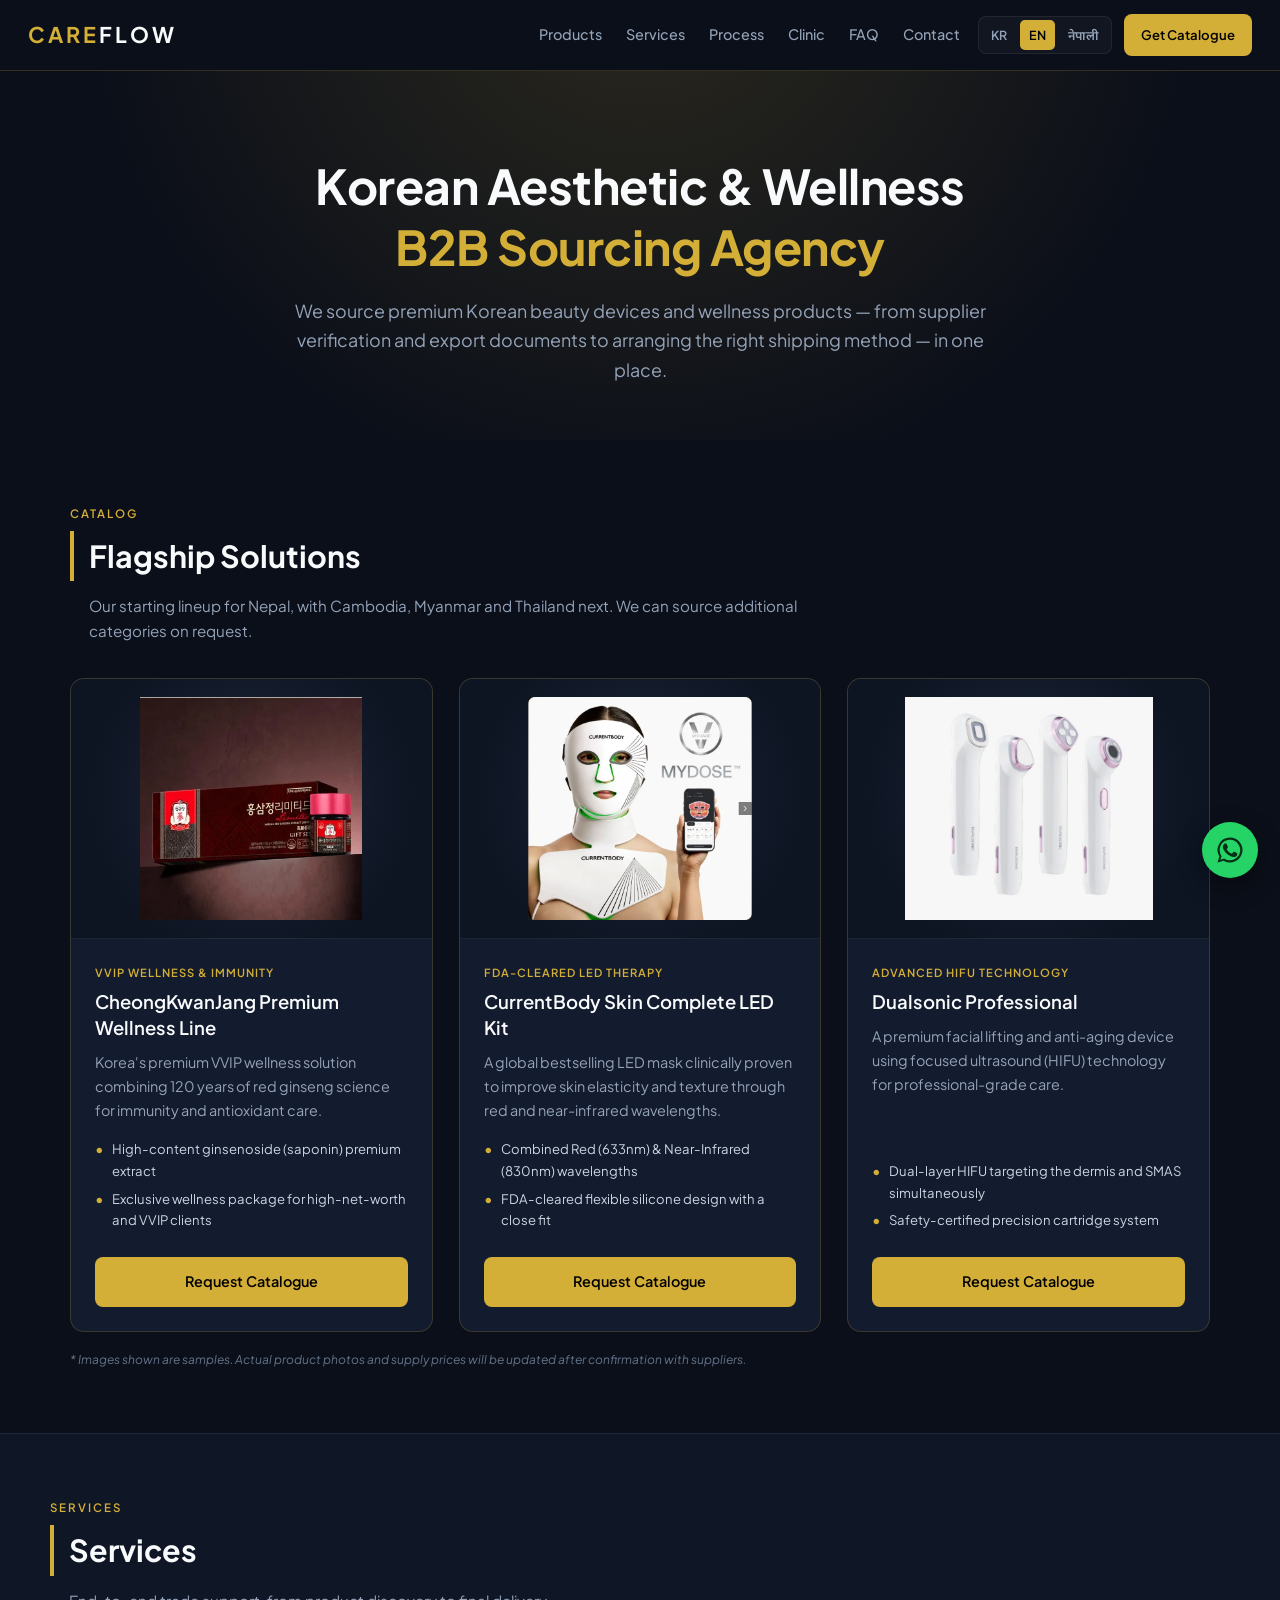
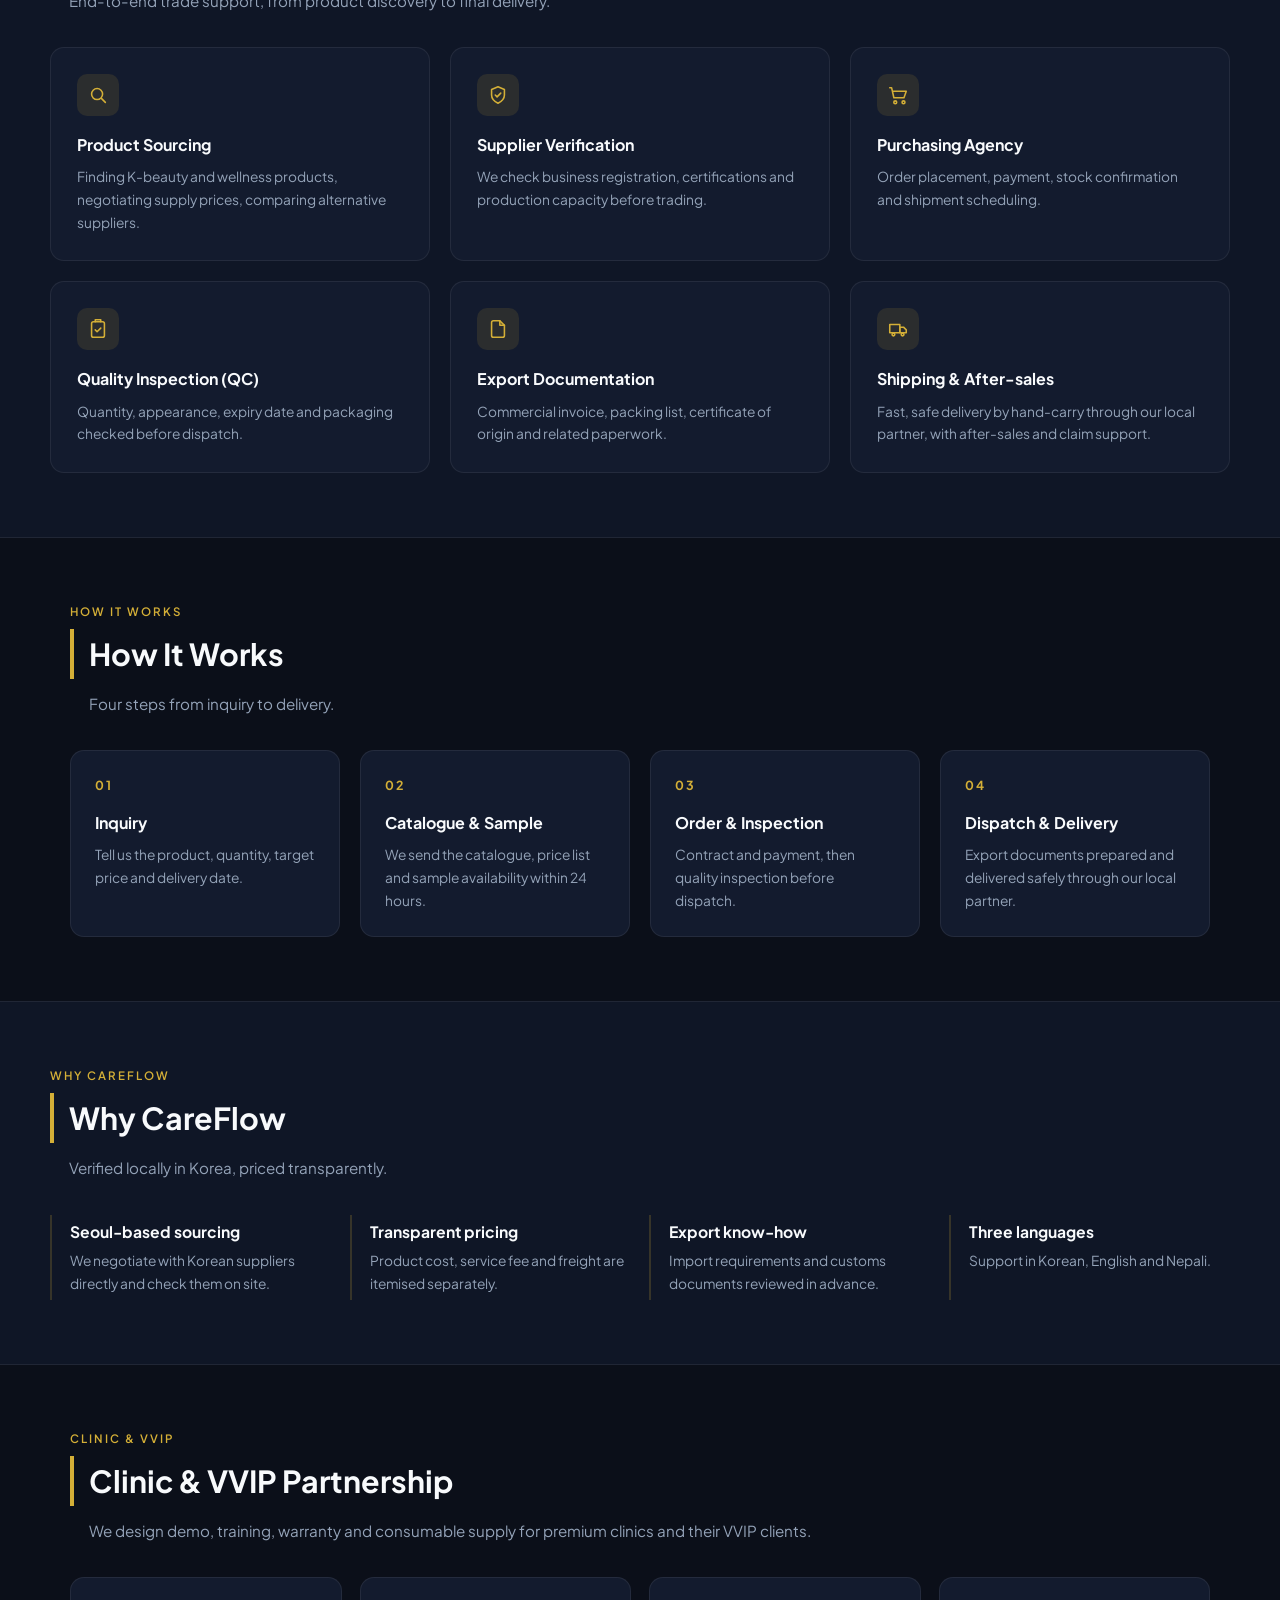
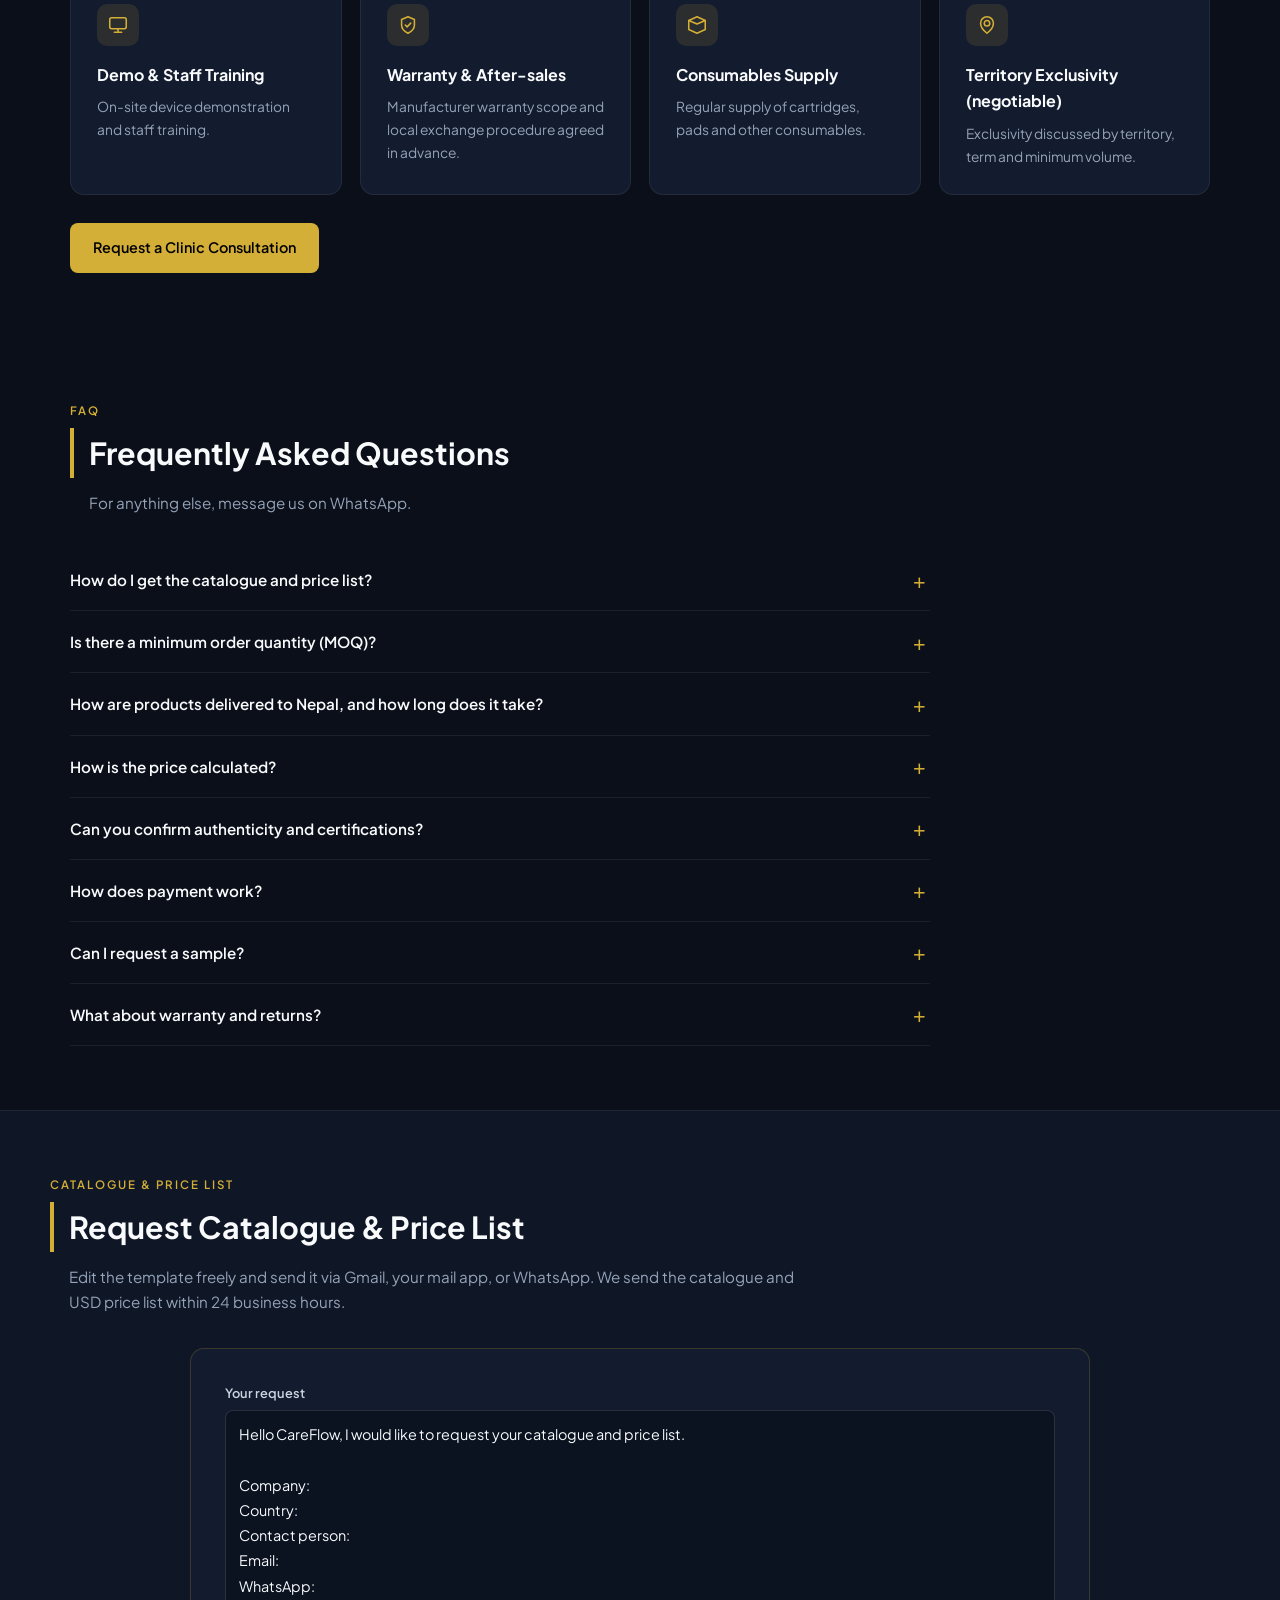
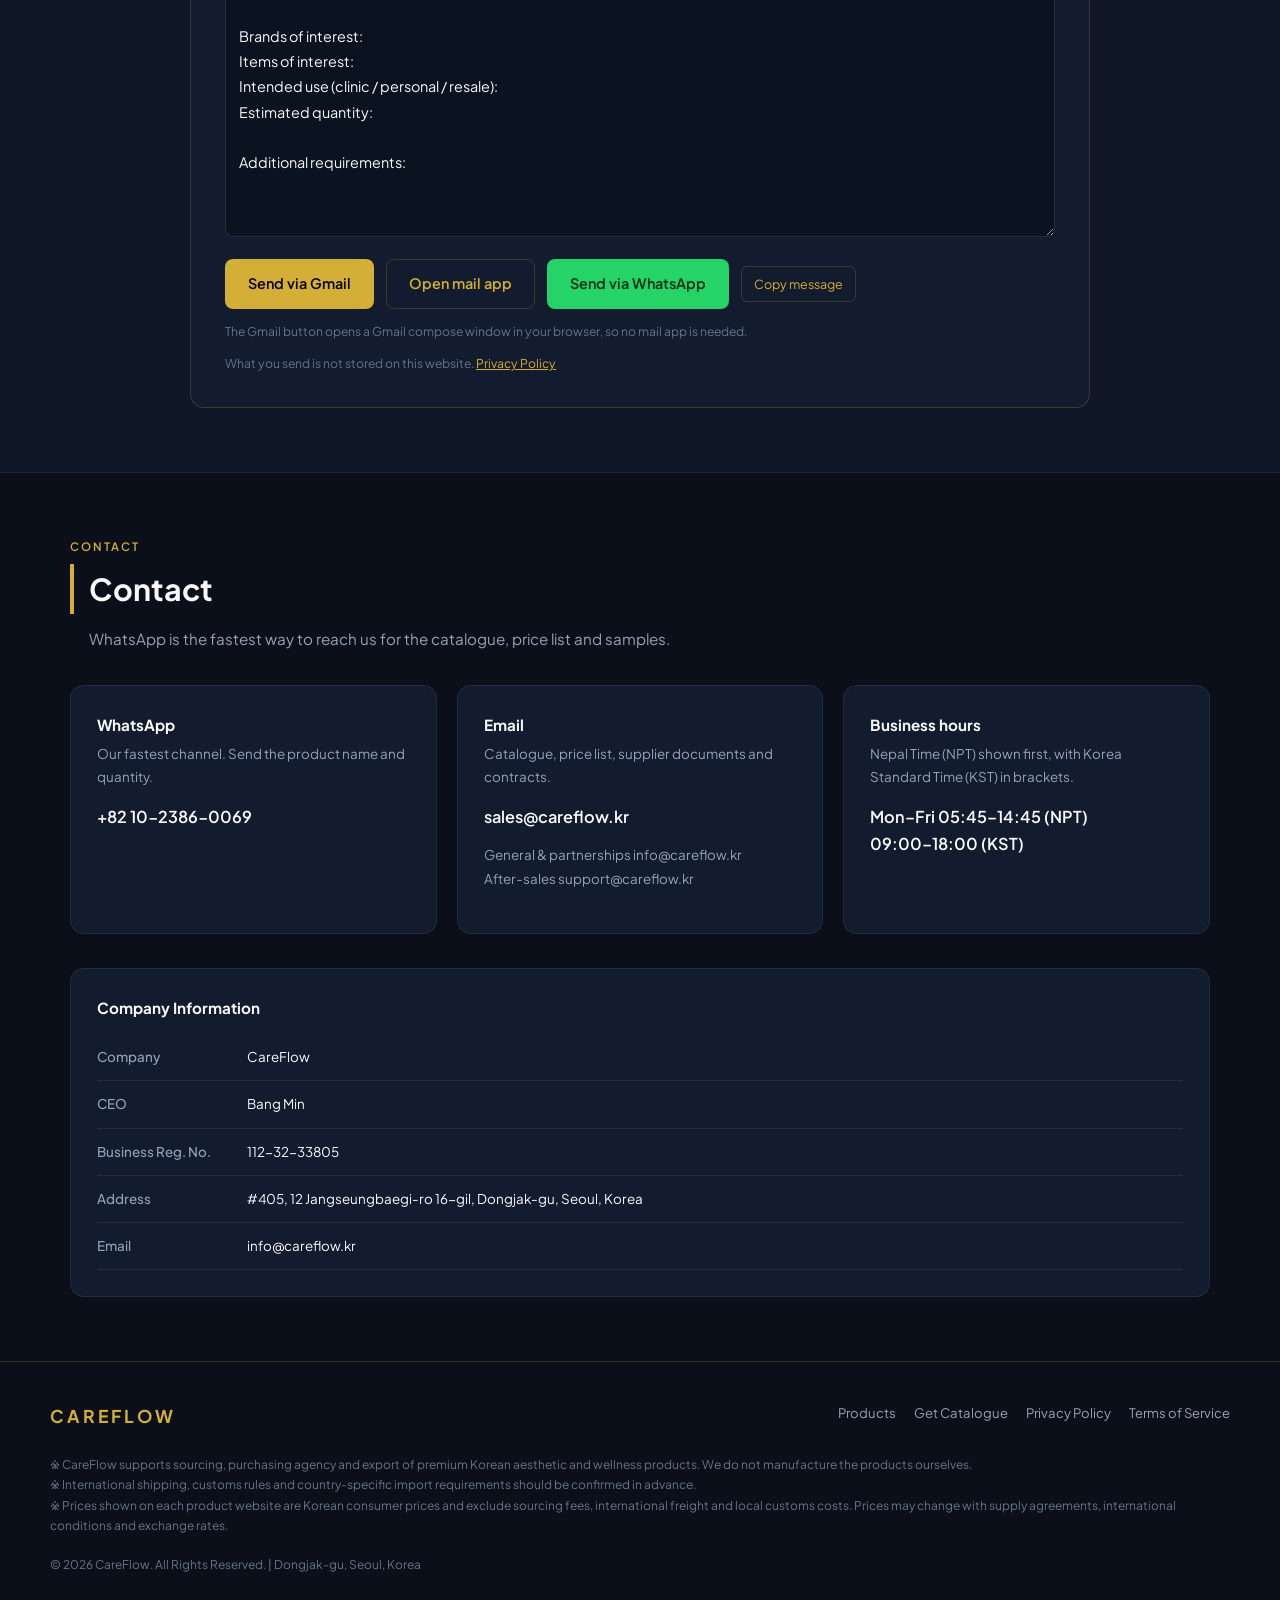
==== commit 576bc256: "Add catalogue request FAQ entry" ====
--- a/index.html
+++ b/index.html
@@ -331,6 +331,11 @@
       "mainEntity": [
         {
           "@type": "Question",
+          "name": "카탈로그와 가격표는 어떻게 받나요?",
+          "acceptedAnswer": { "@type": "Answer", "text": "홈페이지의 '카탈로그 · 가격표 요청' 양식을 Gmail·메일 앱·WhatsApp으로 보내주시면 영업일 기준 24시간 내에 카탈로그와 USD 가격표를 보내드립니다. 요청은 무료입니다." }
+        },
+        {
+          "@type": "Question",
           "name": "최소 주문 수량(MOQ)이 있나요?",
           "acceptedAnswer": { "@type": "Answer", "text": "제품별로 다릅니다. 샘플 1개부터 협의가 가능하며, 대량 주문 시 단가를 재협상합니다." }
         },
@@ -719,6 +724,7 @@
                 title: "자주 묻는 질문",
                 desc: "더 궁금한 점은 WhatsApp으로 문의해 주세요.",
                 items: [
+                    { q: "카탈로그와 가격표는 어떻게 받나요?", a: "홈페이지의 '카탈로그 · 가격표 요청' 양식을 Gmail·메일 앱·WhatsApp으로 보내주시면 영업일 기준 24시간 내에 보내드립니다. 요청은 무료입니다." },
                     { q: "최소 주문 수량(MOQ)이 있나요?", a: "제품별로 다릅니다. 샘플 1개부터 협의가 가능하며, 대량 주문 시 단가를 재협상합니다." },
                     { q: "네팔까지 어떻게, 얼마나 걸려서 보내나요?", a: "현지 파트너가 핸드캐리로 직접 운반해 빠르고 안전하게 전달합니다. 통관 상황에 따라 일정이 조정될 수 있으며, 세부 일정은 견적 시 안내드립니다." },
                     { q: "가격은 어떻게 구성되나요?", a: "제품 공급가 + 소싱 수수료 + 국제 운송비 + 현지 통관·세금으로 구성되며, 견적서에 항목별로 표기합니다." },
@@ -888,6 +894,7 @@
                 title: "Frequently Asked Questions",
                 desc: "For anything else, message us on WhatsApp.",
                 items: [
+                    { q: "How do I get the catalogue and price list?", a: "Send the 'Catalogue & Price List' form via Gmail, your mail app or WhatsApp. We send both within 24 business hours. There is no charge for the request." },
                     { q: "Is there a minimum order quantity (MOQ)?", a: "It depends on the product. We can start from a single sample and renegotiate unit prices for larger orders." },
                     { q: "How are products delivered to Nepal, and how long does it take?", a: "A local partner carries the products by hand, which keeps delivery fast and safe. The schedule may adjust with customs conditions, and we confirm the details in the quotation." },
                     { q: "How is the price calculated?", a: "Product supply price + sourcing fee + international freight + local customs and taxes. Each item is listed separately in the quotation." },
@@ -1057,6 +1064,7 @@
                 title: "बारम्बार सोधिने प्रश्न",
                 desc: "अन्य जिज्ञासाका लागि WhatsApp मा सम्पर्क गर्नुहोस्।",
                 items: [
+                    { q: "क्याटलग र मूल्य सूची कसरी प्राप्त गर्ने?", a: "वेबसाइटको 'क्याटलग र मूल्य सूची अनुरोध' फारम Gmail, इमेल एप वा WhatsApp बाट पठाउनुहोस्। कार्यदिनको २४ घण्टाभित्र दुवै पठाइन्छ। अनुरोध नि:शुल्क छ।" },
                     { q: "न्यूनतम अर्डर परिमाण (MOQ) कति हो?", a: "उत्पादनअनुसार फरक पर्छ। १ वटा नमुनाबाट सुरु गर्न सकिन्छ; ठूलो परिमाणमा मूल्य पुनः वार्ता गरिन्छ।" },
                     { q: "नेपालसम्म कसरी र कति समयमा पठाइन्छ?", a: "स्थानीय साझेदारले ह्यान्ड-क्यारीमार्फत सिधै बोकेर छिटो र सुरक्षित रूपमा पुर्‍याउँछ। भन्सार अवस्थाअनुसार तालिका समायोजन हुन सक्छ; विस्तृत जानकारी कोटेशनमा जानकारी गराइन्छ।" },
                     { q: "मूल्य कसरी निर्धारण हुन्छ?", a: "उत्पादन मूल्य + सोर्सिङ सेवा शुल्क + अन्तर्राष्ट्रिय ढुवानी + स्थानीय भन्सार/कर। कोटेशनमा प्रत्येक खर्च छुट्टै देखाइन्छ।" },
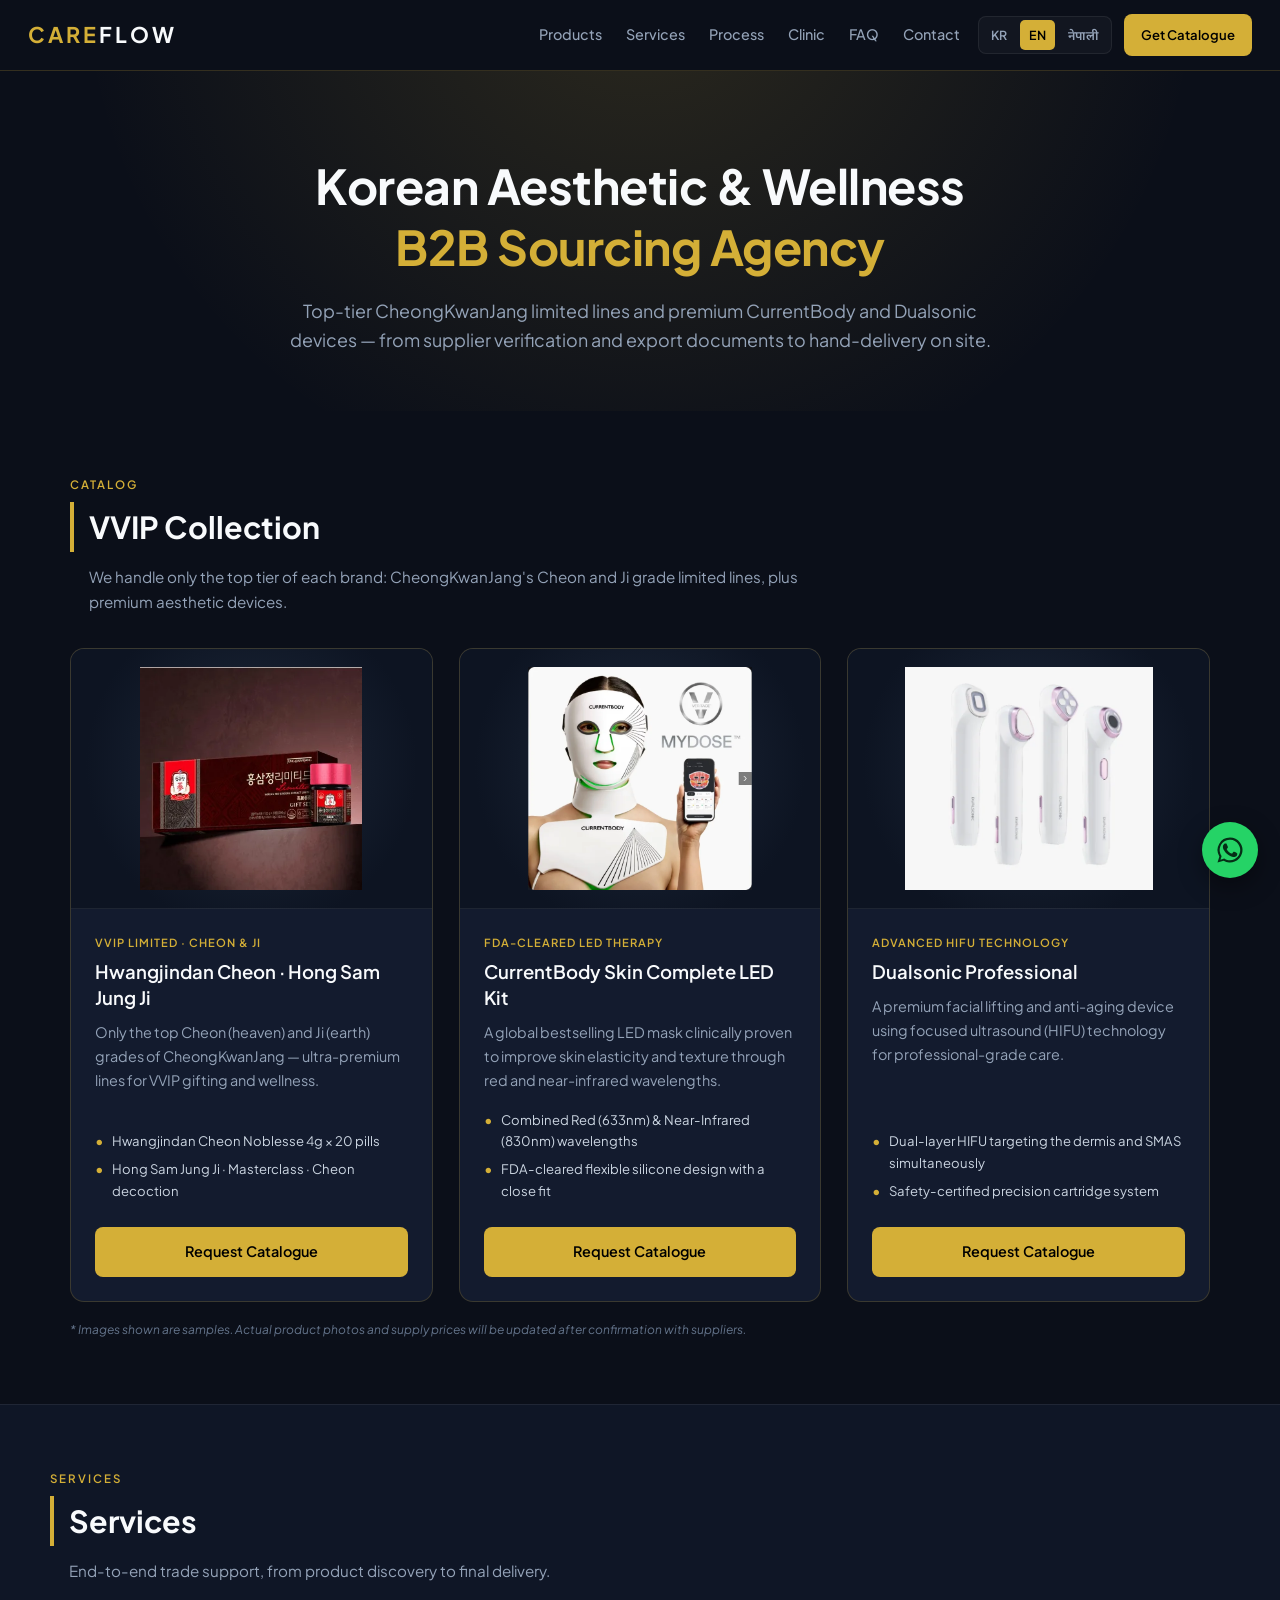
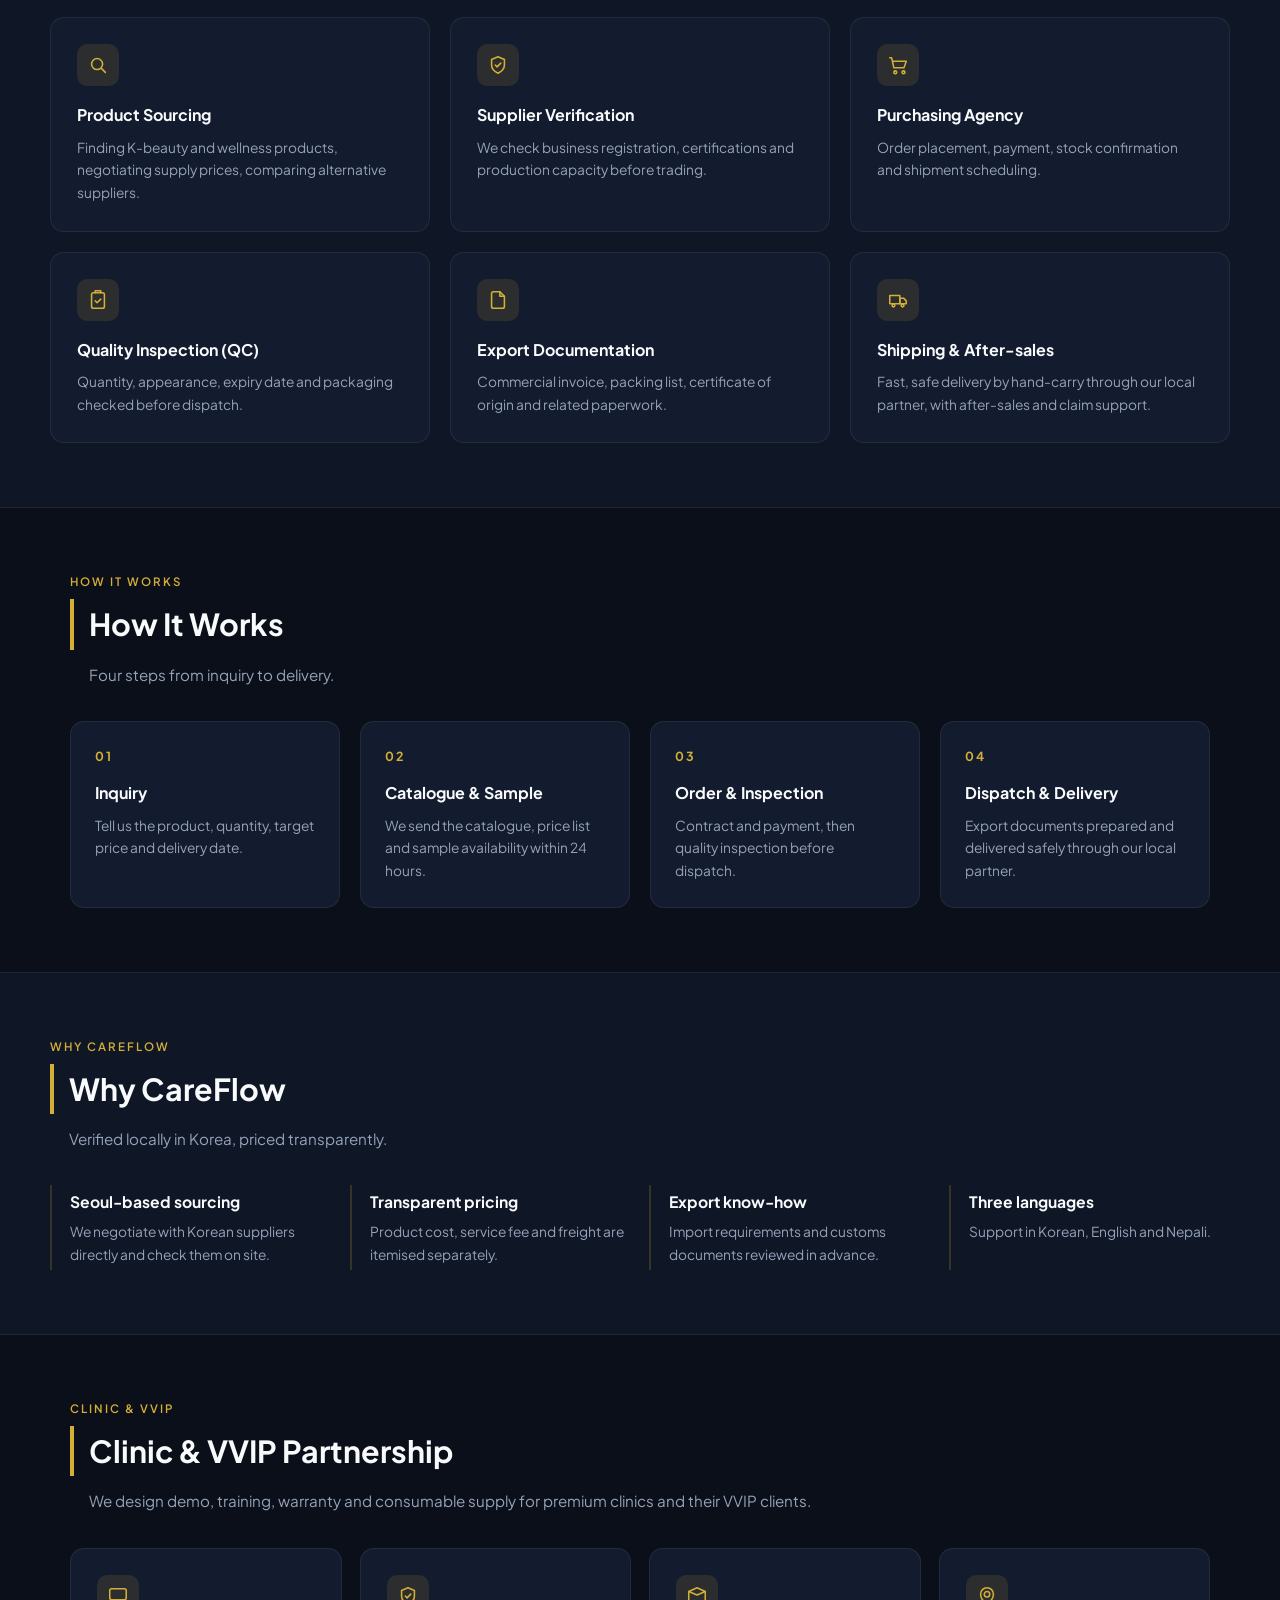
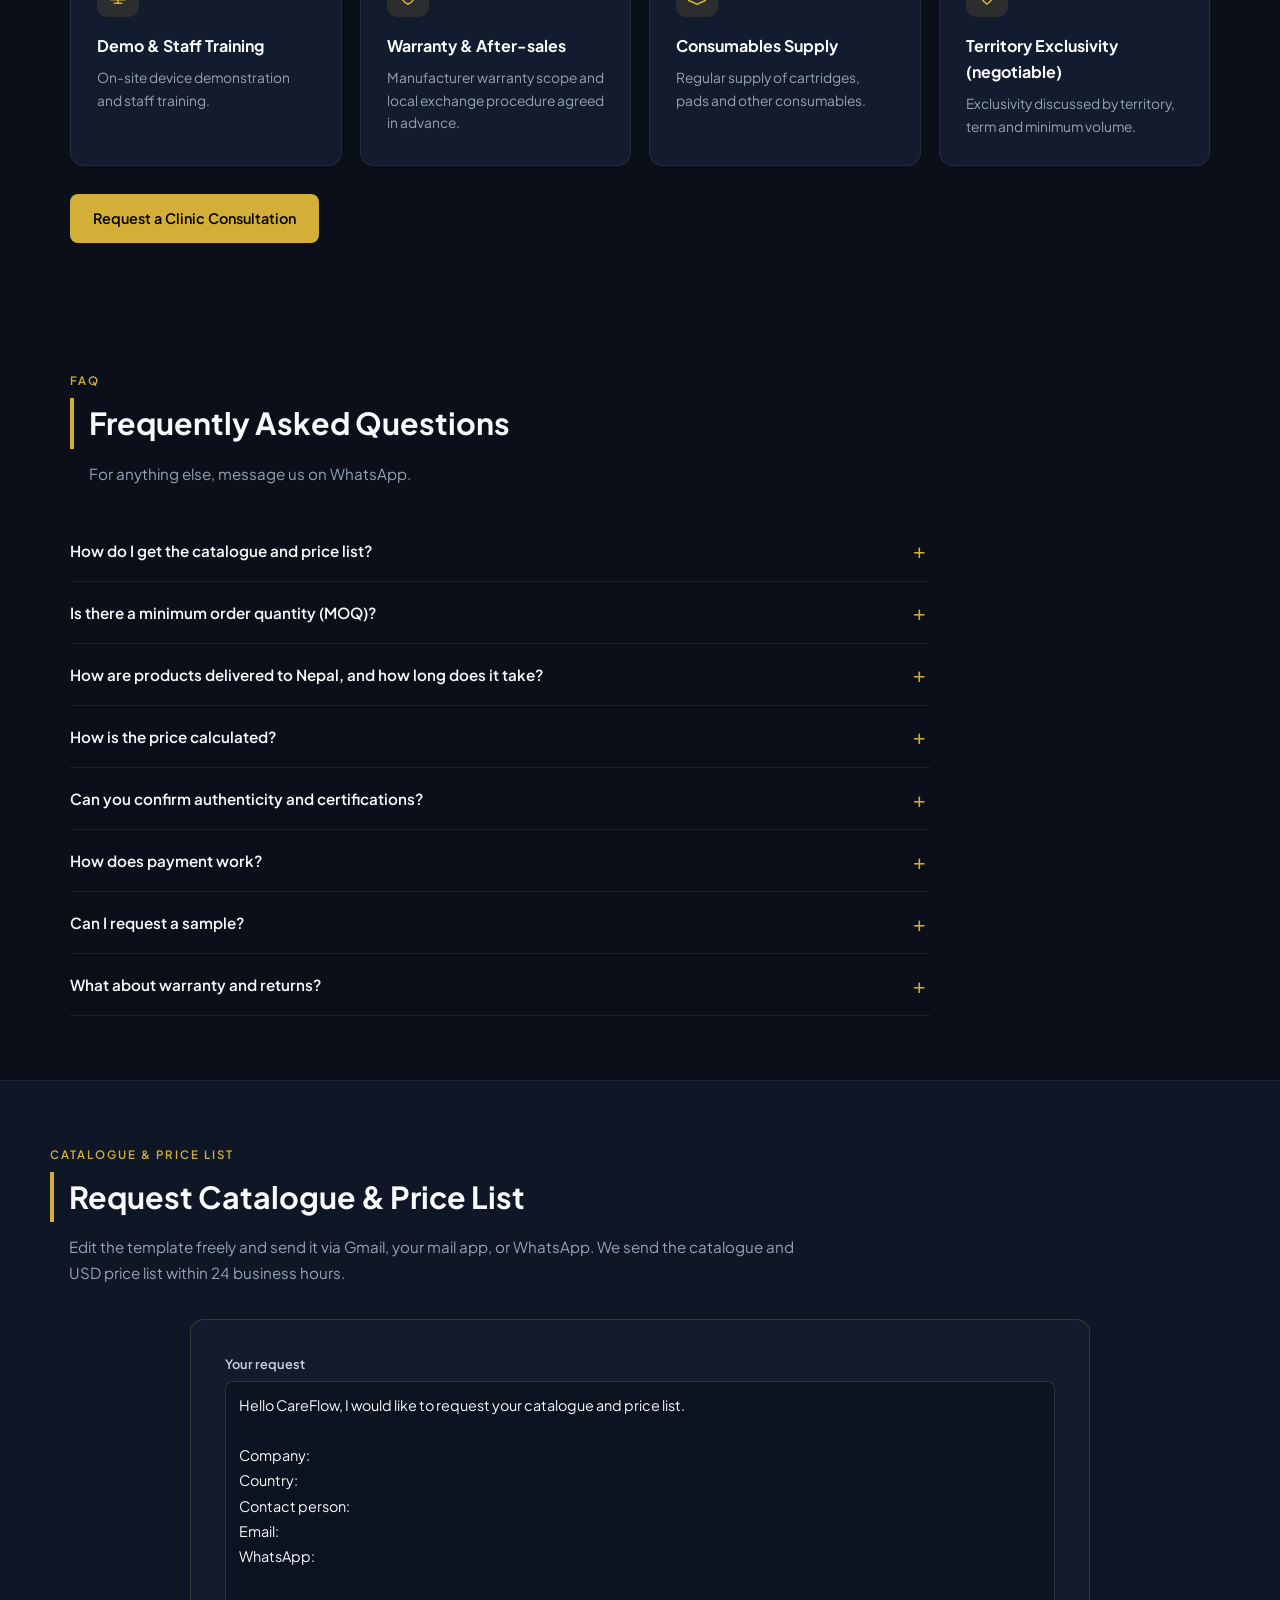
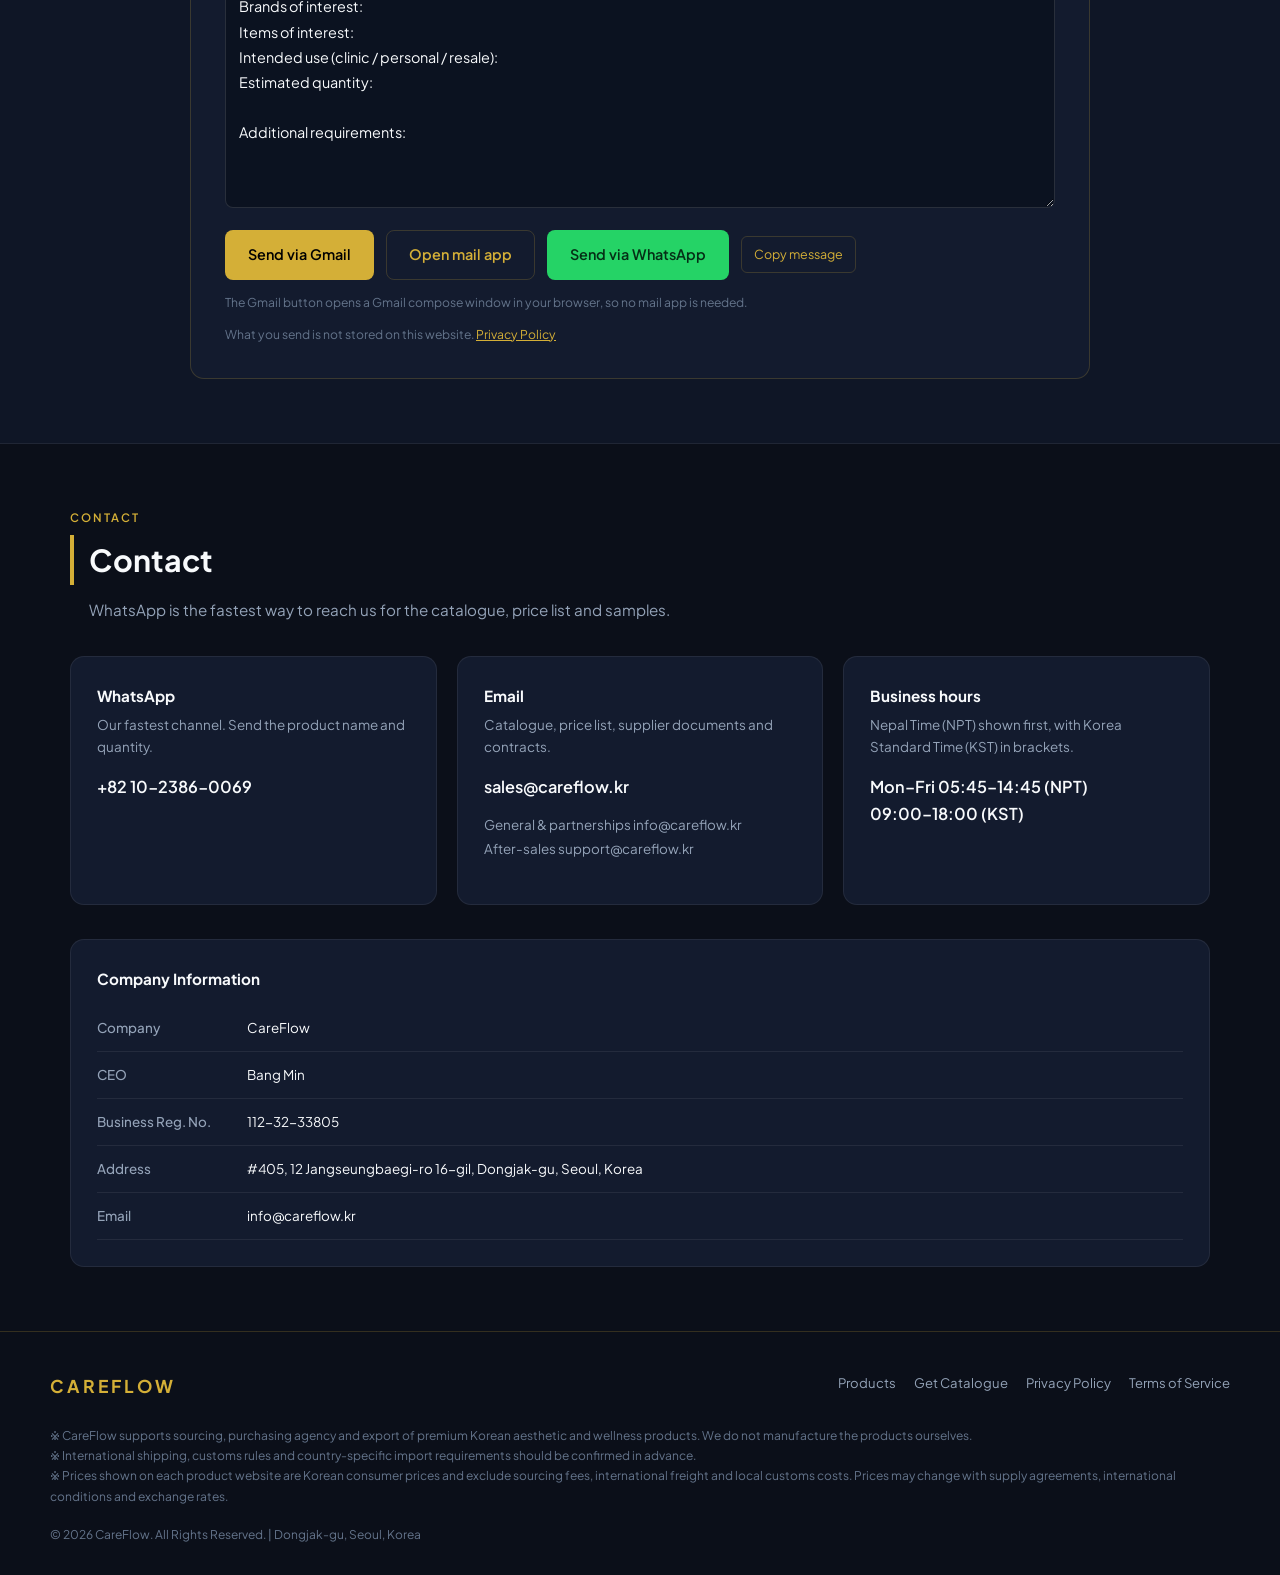
==== commit 8bf9b309: "Refocus product lineup on VVIP limited lines" ====
--- a/index.html
+++ b/index.html
@@ -402,29 +402,29 @@
     <section class="hero">
         <div class="hero-inner">
             <h1 data-i18n-html="hero.title">한국 에스테틱·웰니스<br><em>글로벌 소싱 &amp; 구매대행</em></h1>
-            <p class="lead" data-i18n="hero.desc">정관장·커런트바디·듀얼소닉 등 한국의 프리미엄 뷰티·웰니스 제품을 공급사 검증부터 수출 서류, 현지 사정에 맞는 운송 방식 협의까지 원스톱으로 지원합니다.</p>
+            <p class="lead" data-i18n="hero.desc">정관장 최상위 한정 라인과 커런트바디·듀얼소닉 프리미엄 디바이스를 공급사 검증부터 수출 서류, 현지 인도까지 원스톱으로 지원합니다.</p>
         </div>
     </section>
 
     <section class="section" id="products">
         <div class="section-head">
             <p class="eyebrow" data-i18n="products.eyebrow">Catalog</p>
-            <h2 class="section-title" data-i18n="products.title">플래그십 솔루션</h2>
-            <p class="section-desc" data-i18n="products.desc">네팔을 시작으로 캄보디아·미얀마·태국 시장에 공급하는 대표 라인업입니다. 취급 품목은 요청에 따라 확대할 수 있습니다.</p>
+            <h2 class="section-title" data-i18n="products.title">VVIP 컬렉션</h2>
+            <p class="section-desc" data-i18n="products.desc">각 브랜드의 최상위 등급만 취급합니다. 정관장 천(天)·지(地) 등급 한정 라인과 프리미엄 디바이스로만 구성했습니다.</p>
         </div>
 
         <div class="product-grid">
             <article class="product-card">
                 <div class="product-media">
-                    <img src="assets/cheongkwanjang.webp" alt="정관장 홍삼정 리미티드 기프트 세트" data-i18n-alt="products.items.0.alt" width="412" height="414" loading="lazy" decoding="async">
+                    <img src="assets/cheongkwanjang.webp" alt="정관장 황진단 천 한정 라인" data-i18n-alt="products.items.0.alt" width="412" height="414" loading="lazy" decoding="async">
                 </div>
                 <div class="product-content">
-                    <span class="product-tag" data-i18n="products.items.0.tag">VVIP 웰니스 &amp; 면역</span>
-                    <h3 class="product-title" data-i18n="products.items.0.title">정관장 프리미엄 웰니스 라인</h3>
-                    <p class="product-desc" data-i18n="products.items.0.desc">120년 전통의 홍삼 과학이 집약된 대한민국 최고급 면역력 및 항산화 VVIP 웰니스 솔루션.</p>
+                    <span class="product-tag" data-i18n="products.items.0.tag">VVIP 한정 · 천(天)·지(地)</span>
+                    <h3 class="product-title" data-i18n="products.items.0.title">황진단 천 · 홍삼정지</h3>
+                    <p class="product-desc" data-i18n="products.items.0.desc">정관장 최상위 천(天)·지(地) 등급 한정 라인. VVIP 선물 및 건강 관리를 위한 초호화 구성만 취급합니다.</p>
                     <ul class="spec-list">
-                        <li data-i18n="products.items.0.specs.0">진세노사이드(사포닌) 고함량 프리미엄 추출물</li>
-                        <li data-i18n="products.items.0.specs.1">상류층 및 VVIP 건강 케어 전용 패키지</li>
+                        <li data-i18n="products.items.0.specs.0">황진단 천 노블라인 4g × 20환</li>
+                        <li data-i18n="products.items.0.specs.1">홍삼정지 · 마스터클래스 · 달임액 천삼</li>
                     </ul>
                     <div class="product-actions">
                         <button type="button" class="btn btn-gold js-quote" data-product="0" data-i18n="products.quote">카탈로그 요청</button>
@@ -639,22 +639,22 @@
             },
             hero: {
                 title: '한국 에스테틱·웰니스<br><em>글로벌 소싱 &amp; 구매대행</em>',
-                desc: "정관장·커런트바디·듀얼소닉 등 한국의 프리미엄 뷰티·웰니스 제품을 공급사 검증부터 수출 서류, 현지 사정에 맞는 운송 방식 협의까지 원스톱으로 지원합니다.",
+                desc: "정관장 최상위 한정 라인과 커런트바디·듀얼소닉 프리미엄 디바이스를 공급사 검증부터 수출 서류, 현지 인도까지 원스톱으로 지원합니다.",
                 ctaQuote: "카탈로그 요청",
             },
             products: {
                 eyebrow: "Catalog",
-                title: "플래그십 솔루션",
-                desc: "네팔을 시작으로 캄보디아·미얀마·태국 시장에 공급하는 대표 라인업입니다. 취급 품목은 요청에 따라 확대할 수 있습니다.",
+                title: "VVIP 컬렉션",
+                desc: "각 브랜드의 최상위 등급만 취급합니다. 정관장 천(天)·지(地) 등급 한정 라인과 프리미엄 디바이스로만 구성했습니다.",
                 quote: "카탈로그 요청",
                 note: "* 현재 이미지는 샘플이며, 실제 제품 사진과 공급 단가는 공급사 협의 후 업데이트됩니다.",
                 items: [
                     {
-                        tag: "VVIP 웰니스 & 면역",
-                        title: "정관장 프리미엄 웰니스 라인",
-                        desc: "120년 전통의 홍삼 과학이 집약된 대한민국 최고급 면역력 및 항산화 VVIP 웰니스 솔루션.",
-                        specs: ["진세노사이드(사포닌) 고함량 프리미엄 추출물", "상류층 및 VVIP 건강 케어 전용 패키지"],
-                        alt: "정관장 홍삼정 리미티드 기프트 세트"
+                        tag: "VVIP 한정 · 천(天)·지(地)",
+                        title: "황진단 천 · 홍삼정지",
+                        desc: "정관장 최상위 천(天)·지(地) 등급 한정 라인. VVIP 선물 및 건강 관리를 위한 초호화 구성만 취급합니다.",
+                        specs: ["황진단 천 노블라인 4g × 20환", "홍삼정지 · 마스터클래스 · 달임액 천삼"],
+                        alt: "정관장 황진단 천 한정 라인"
                     },
                     {
                         tag: "FDA 승인 LED 테라피",
@@ -809,22 +809,22 @@
             },
             hero: {
                 title: 'Korean Aesthetic &amp; Wellness<br><em>B2B Sourcing Agency</em>',
-                desc: "We source premium Korean beauty devices and wellness products — from supplier verification and export documents to arranging the right shipping method — in one place.",
+                desc: "Top-tier CheongKwanJang limited lines and premium CurrentBody and Dualsonic devices — from supplier verification and export documents to hand-delivery on site.",
                 ctaQuote: "Request Catalogue",
             },
             products: {
                 eyebrow: "Catalog",
-                title: "Flagship Solutions",
-                desc: "Our starting lineup for Nepal, with Cambodia, Myanmar and Thailand next. We can source additional categories on request.",
+                title: "VVIP Collection",
+                desc: "We handle only the top tier of each brand: CheongKwanJang's Cheon and Ji grade limited lines, plus premium aesthetic devices.",
                 quote: "Request Catalogue",
                 note: "* Images shown are samples. Actual product photos and supply prices will be updated after confirmation with suppliers.",
                 items: [
                     {
-                        tag: "VVIP Wellness & Immunity",
-                        title: "CheongKwanJang Premium Wellness Line",
-                        desc: "Korea's premium VVIP wellness solution combining 120 years of red ginseng science for immunity and antioxidant care.",
-                        specs: ["High-content ginsenoside (saponin) premium extract", "Exclusive wellness package for high-net-worth and VVIP clients"],
-                        alt: "CheongKwanJang red ginseng limited gift set"
+                        tag: "VVIP limited · Cheon & Ji",
+                        title: "Hwangjindan Cheon · Hong Sam Jung Ji",
+                        desc: "Only the top Cheon (heaven) and Ji (earth) grades of CheongKwanJang — ultra-premium lines for VVIP gifting and wellness.",
+                        specs: ["Hwangjindan Cheon Noblesse 4g × 20 pills", "Hong Sam Jung Ji · Masterclass · Cheon decoction"],
+                        alt: "CheongKwanJang Hwangjindan Cheon limited line"
                     },
                     {
                         tag: "FDA-Cleared LED Therapy",
@@ -979,22 +979,22 @@
             },
             hero: {
                 title: 'कोरियाली एस्थेटिक तथा वेलनेस<br><em>B2B सोर्सिङ एजेन्सी</em>',
-                desc: "आपूर्तिकर्ता प्रमाणीकरणदेखि निर्यात कागजात र स्थानीय अवस्थाअनुसार उपयुक्त ढुवानी माध्यमको तयारीसम्म — कोरियाका प्रिमियम सौन्दर्य उपकरण तथा वेलनेस उत्पादनहरू एकै ठाउँबाट सोर्स गर्छौं।",
+                desc: "चोङक्वानजाङको सर्वोच्च सीमित लाइन तथा करेन्टबडी र डुअलसोनिकका प्रिमियम उपकरण — आपूर्तिकर्ता प्रमाणीकरण र निर्यात कागजातदेखि स्थलगत हस्तान्तरणसम्म।",
                 ctaQuote: "क्याटलग अनुरोध",
             },
             products: {
                 eyebrow: "Catalog",
-                title: "मुख्य समाधानहरू",
-                desc: "नेपालबाट सुरु गरी कम्बोडिया, म्यानमार र थाइल्यान्ड बजारका लागि आपूर्ति गरिने प्रमुख उत्पादनहरू। अनुरोधअनुसार थप वस्तु उपलब्ध गराउन सकिन्छ।",
+                title: "VVIP संग्रह",
+                desc: "हामी प्रत्येक ब्रान्डको सर्वोच्च श्रेणी मात्र उपलब्ध गराउँछौं। चोङक्वानजाङको चोन र जि श्रेणीको सीमित लाइन तथा प्रिमियम सौन्दर्य उपकरण।",
                 quote: "क्याटलग अनुरोध",
                 note: "* देखाइएका तस्बिरहरू नमुना हुन्। वास्तविक उत्पादन तस्बिर र आपूर्ति मूल्य आपूर्तिकर्तासँगको सहमतिपछि अद्यावधिक गरिनेछ।",
                 items: [
                     {
-                        tag: "VVIP वेलनेस तथा प्रतिरक्षा",
-                        title: "CheongKwanJang प्रिमियम वेलनेस लाइन",
-                        desc: "१२० वर्षको रातो जिनसेङ विज्ञानमा आधारित प्रतिरक्षा तथा एन्टिअक्सिडेन्ट हेरचाहका लागि कोरियाको उच्चस्तरीय VVIP वेलनेस समाधान।",
-                        specs: ["जिनसेनोसाइड (स्यापोनिन) उच्च मात्रा भएको प्रिमियम एक्स्ट्र्याक्ट", "उच्च आय भएका तथा VVIP ग्राहकका लागि विशेष वेलनेस प्याकेज"],
-                        alt: "CheongKwanJang रातो जिनसेङ उपहार सेट"
+                        tag: "VVIP सीमित · चोन र जि",
+                        title: "ह्वाङ्जिन्दान चोन · होङसामजङ जि",
+                        desc: "चोङक्वानजाङको सर्वोच्च चोन (स्वर्ग) र जि (पृथ्वी) श्रेणी मात्र — VVIP उपहार र स्वास्थ्य सेवाका लागि अति-प्रिमियम लाइन।",
+                        specs: ["ह्वाङ्जिन्दान चोन नोब्लेस ४g × २० चक्की", "होङसामजङ जि · मास्टरक्लास · चोन काढ़ा"],
+                        alt: "चोङक्वानजाङ ह्वाङ्जिन्दान चोन सीमित लाइन"
                     },
                     {
                         tag: "FDA स्वीकृत LED थेरापी",
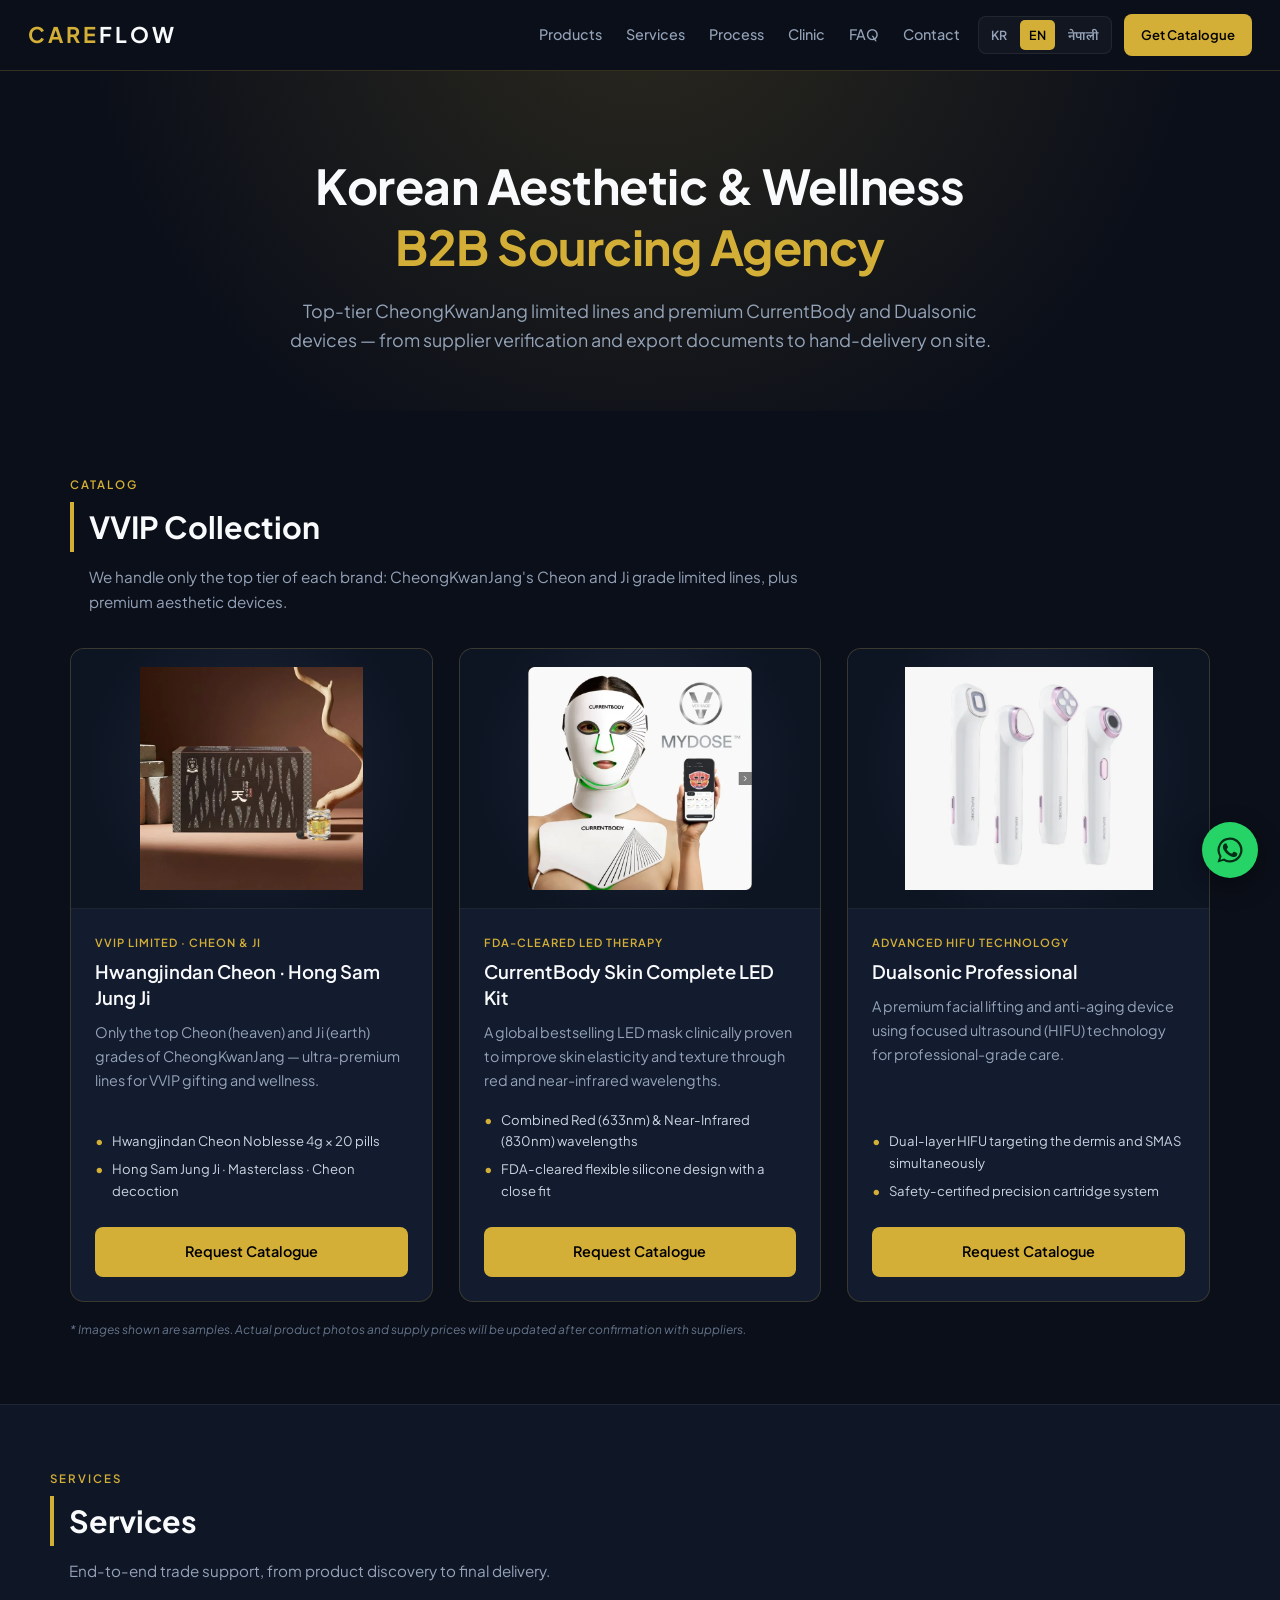
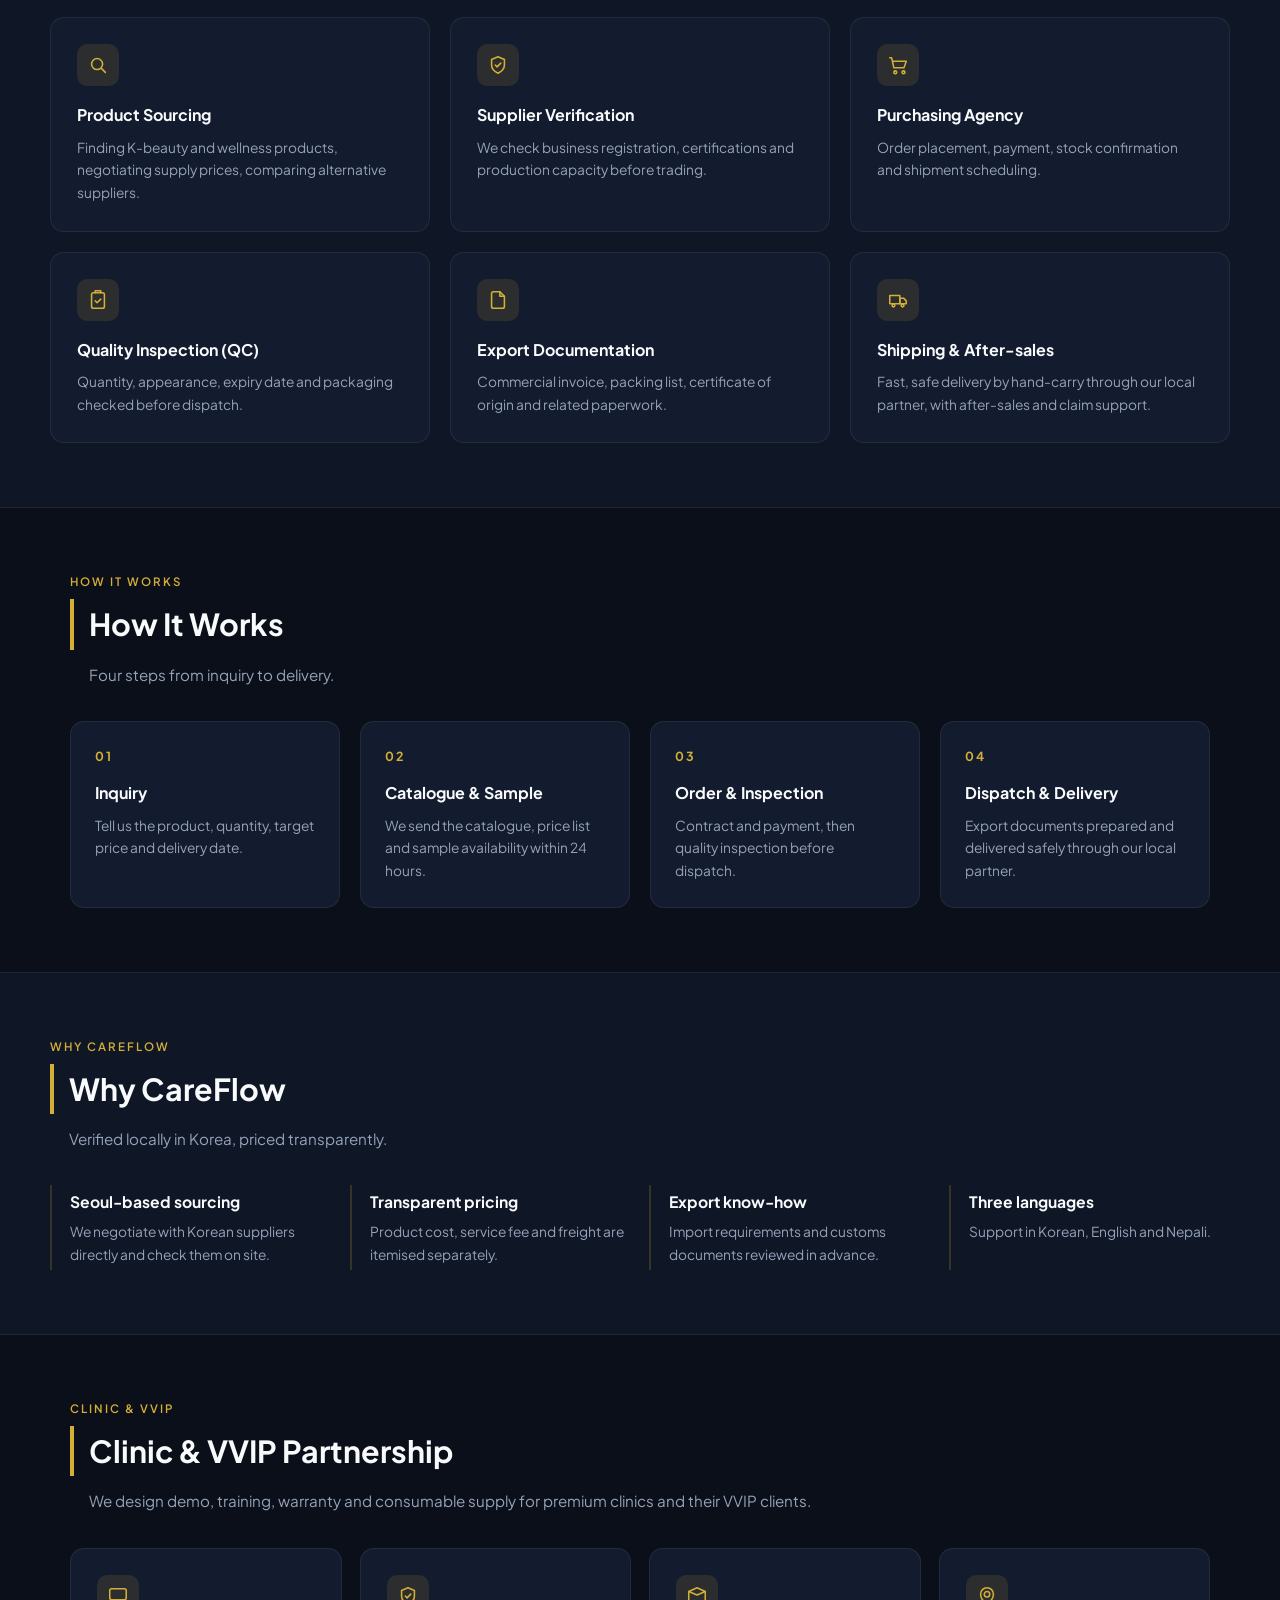
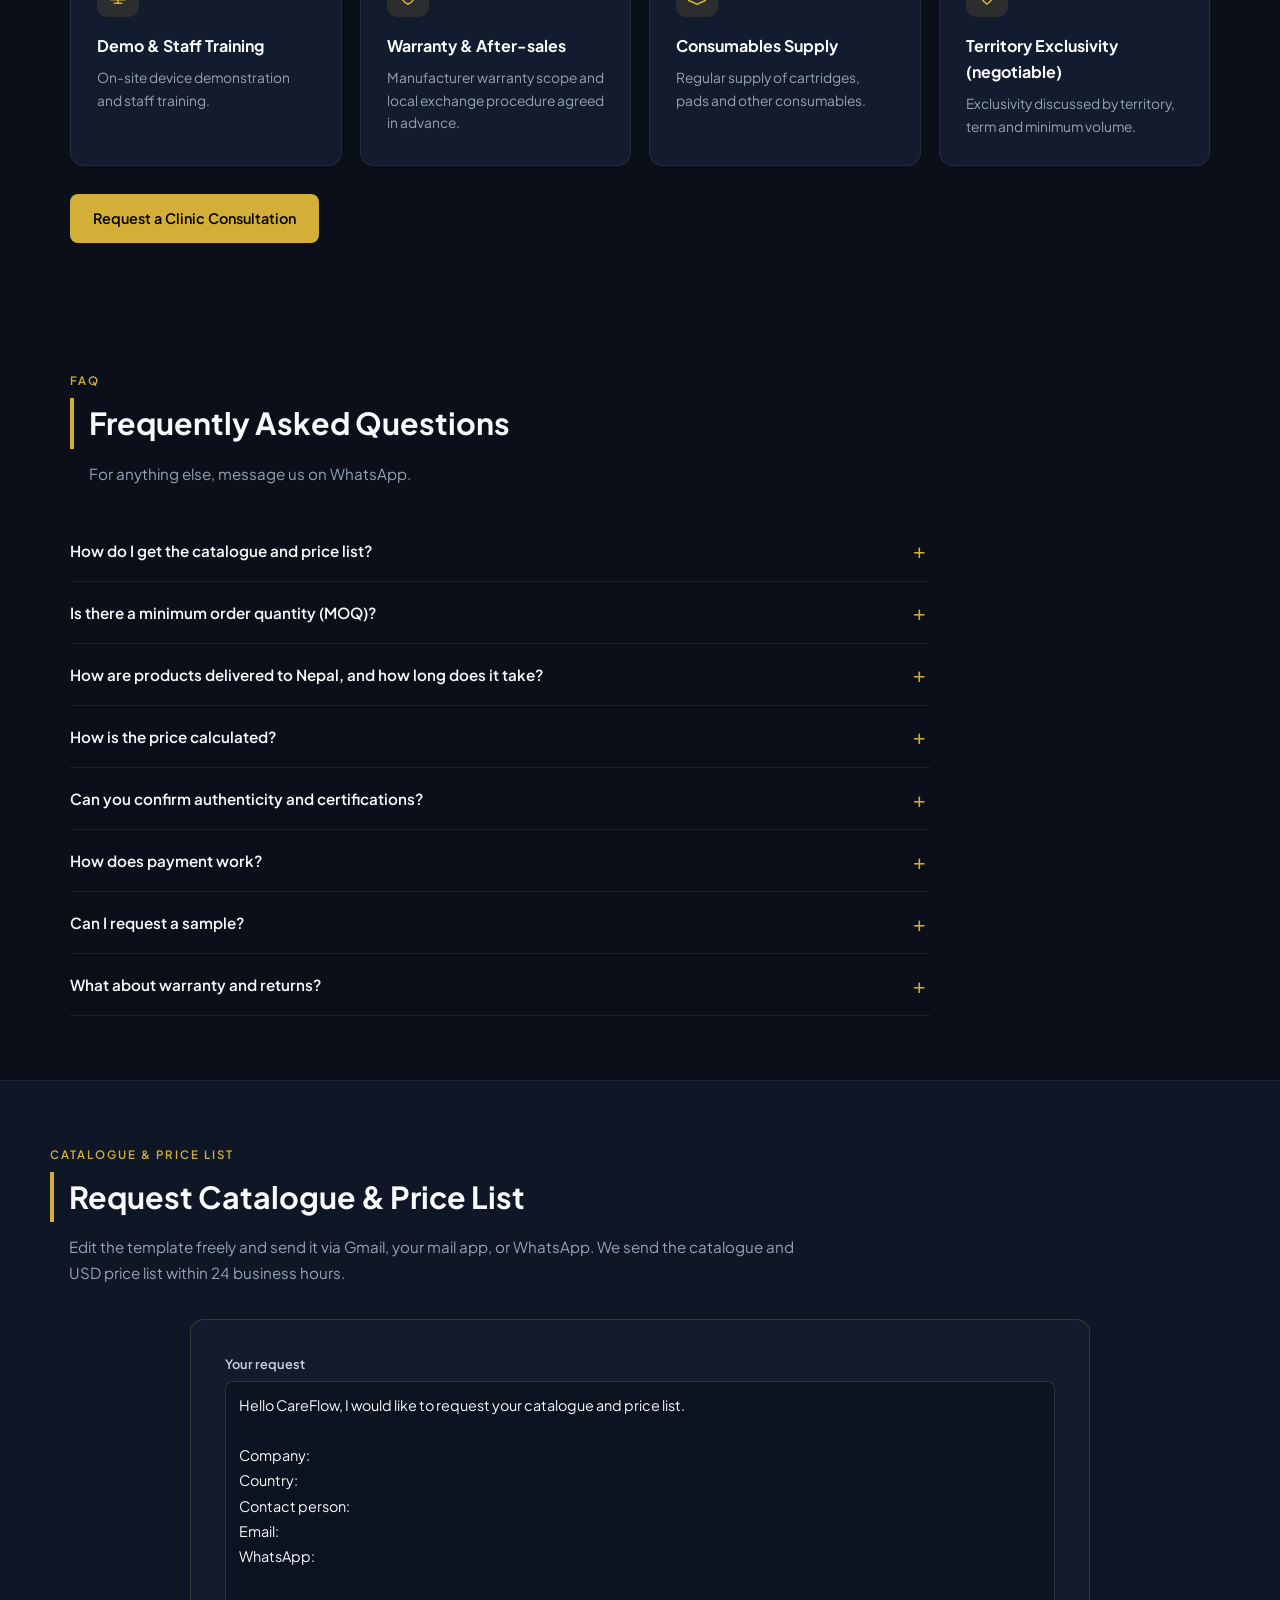
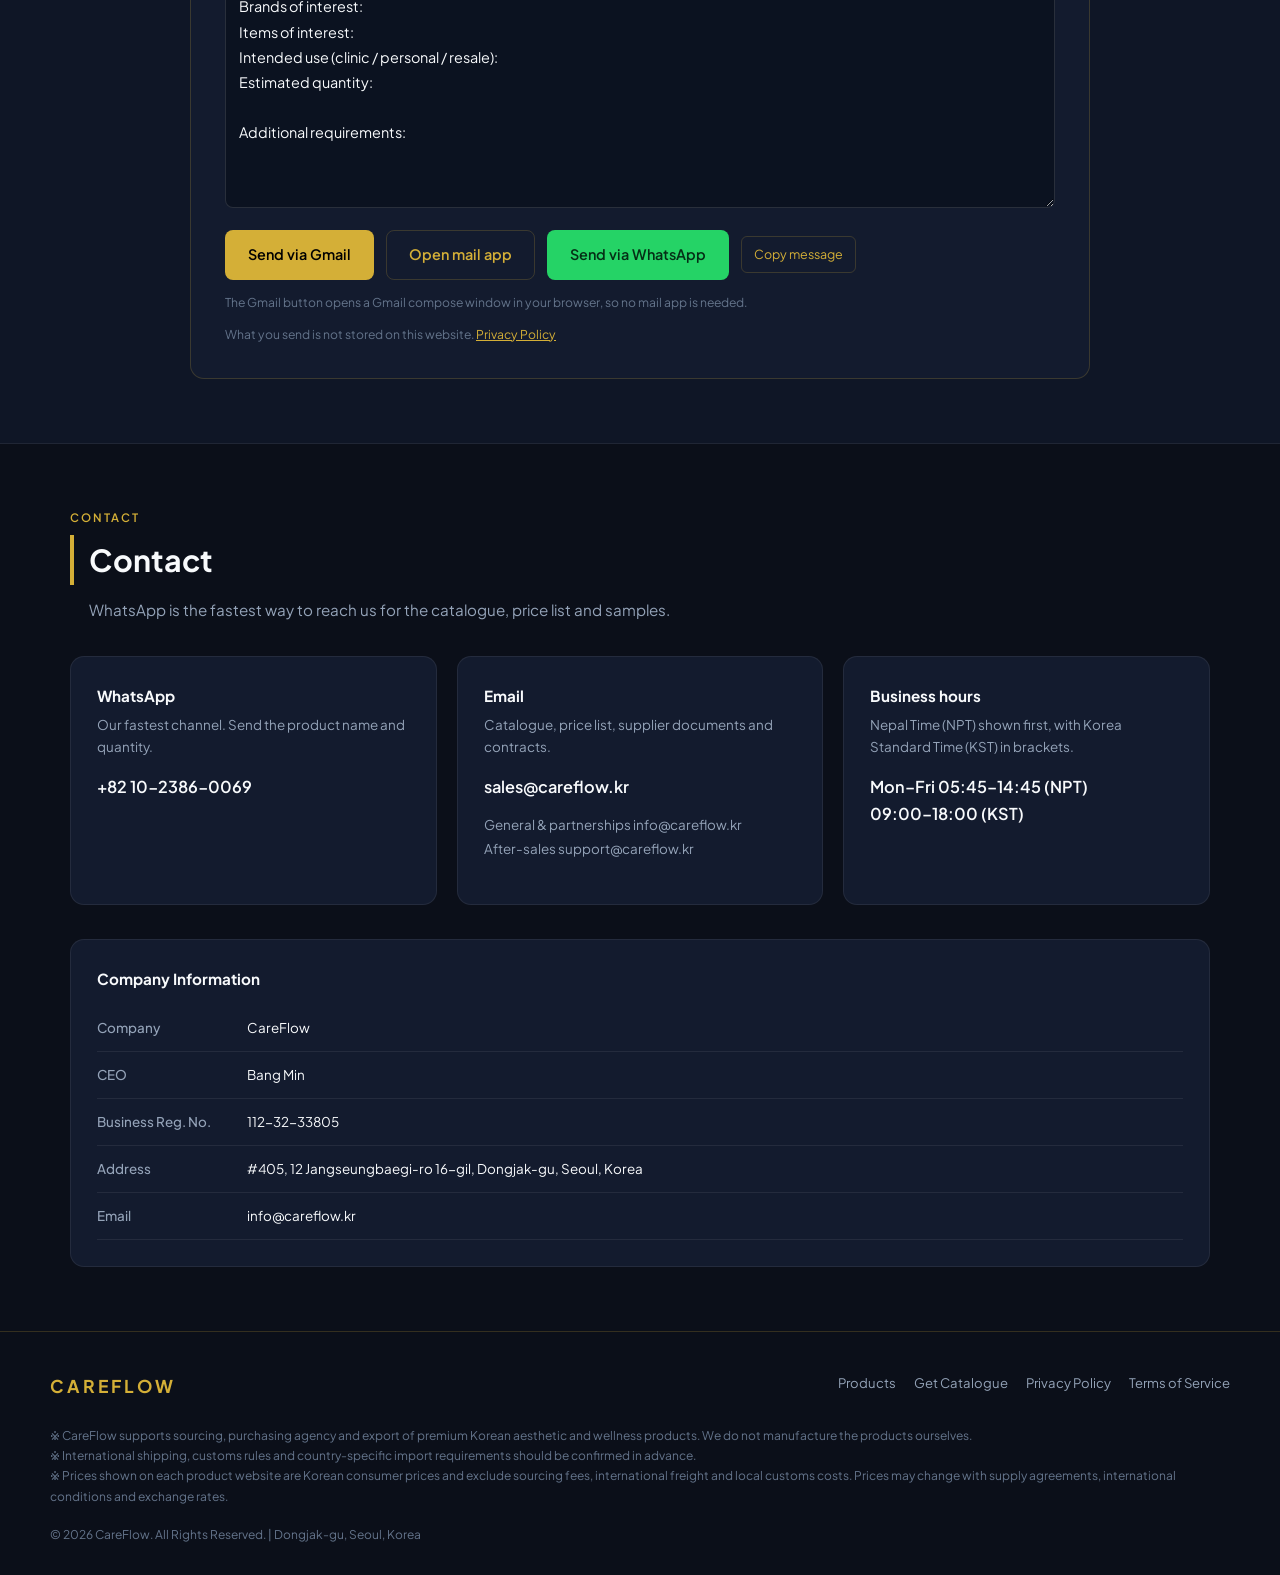
==== commit 825f022e: "Use Hwangjindan image for the VVIP product card" ====
--- a/index.html
+++ b/index.html
@@ -416,7 +416,7 @@
         <div class="product-grid">
             <article class="product-card">
                 <div class="product-media">
-                    <img src="assets/cheongkwanjang.webp" alt="정관장 황진단 천 한정 라인" data-i18n-alt="products.items.0.alt" width="412" height="414" loading="lazy" decoding="async">
+                    <img src="assets/hwangjindan.webp" alt="정관장 황진단 천 한정 라인" data-i18n-alt="products.items.0.alt" width="412" height="414" loading="lazy" decoding="async">
                 </div>
                 <div class="product-content">
                     <span class="product-tag" data-i18n="products.items.0.tag">VVIP 한정 · 천(天)·지(地)</span>
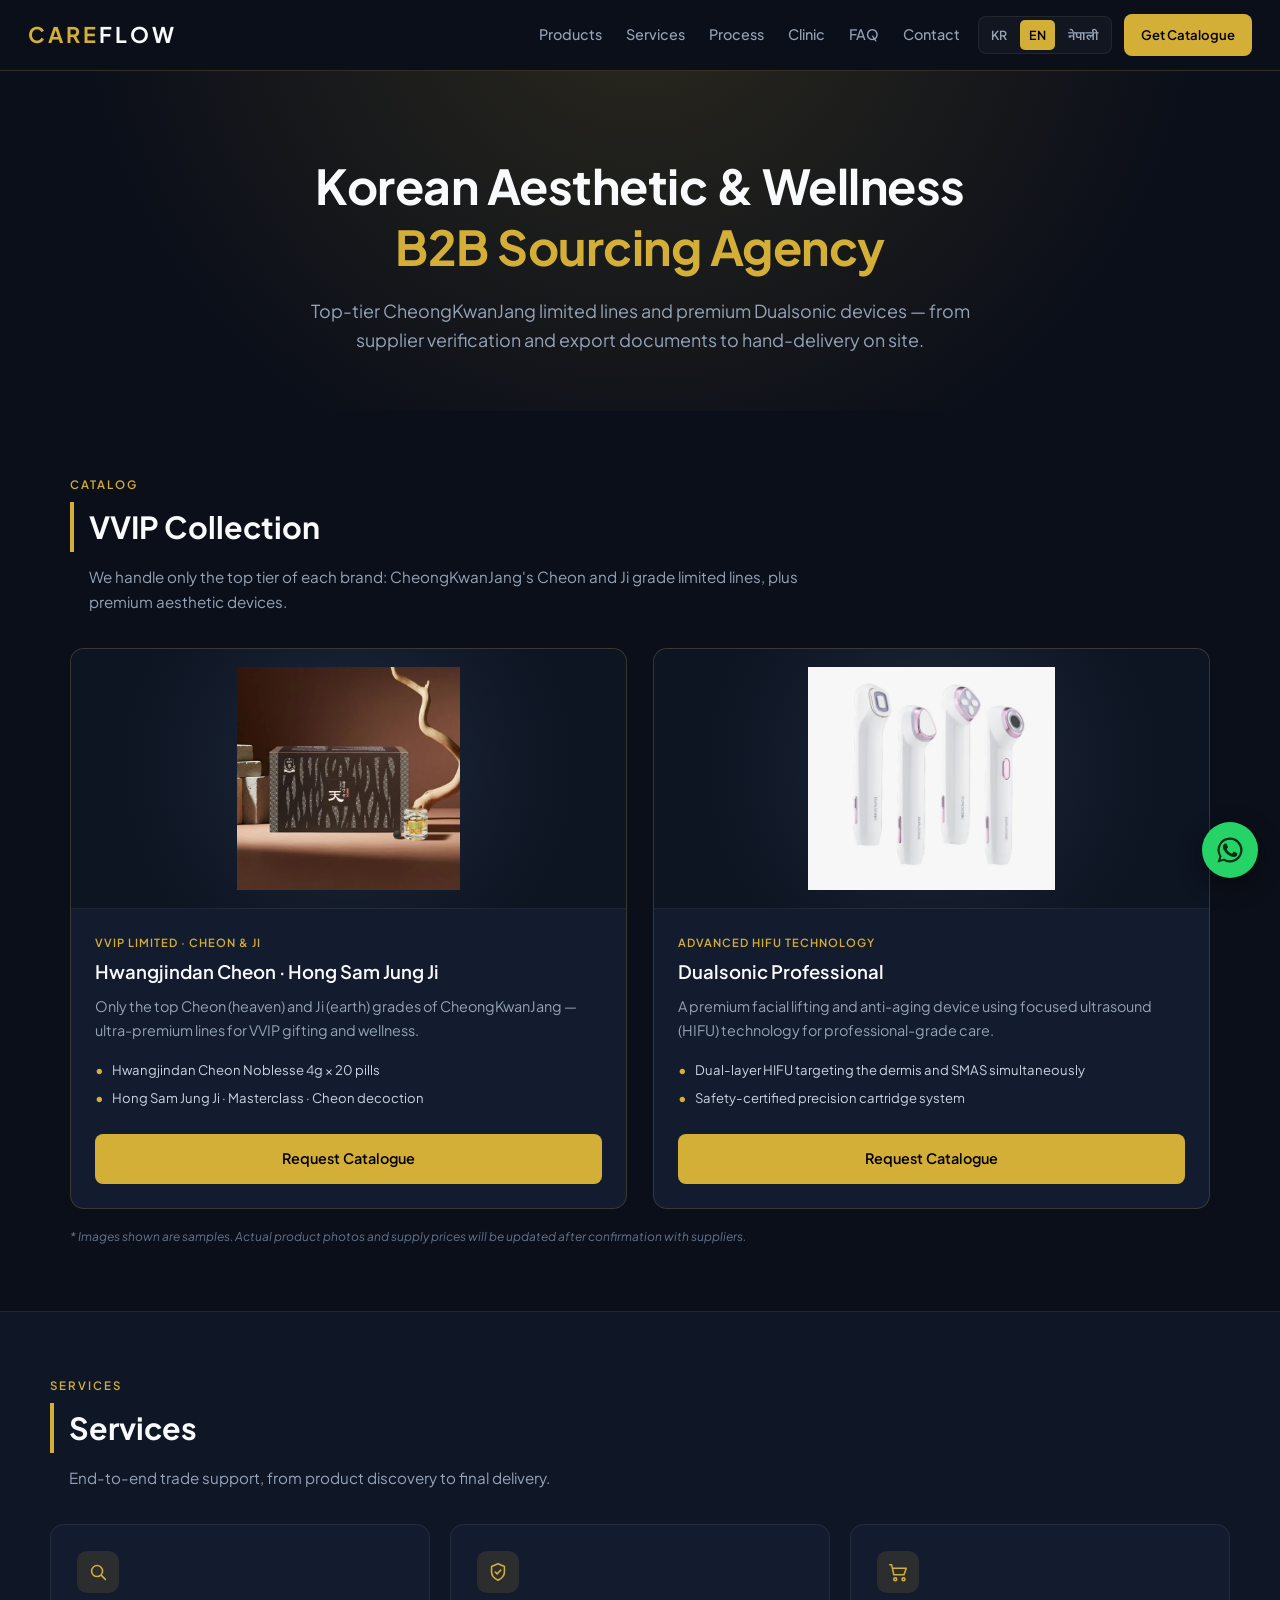
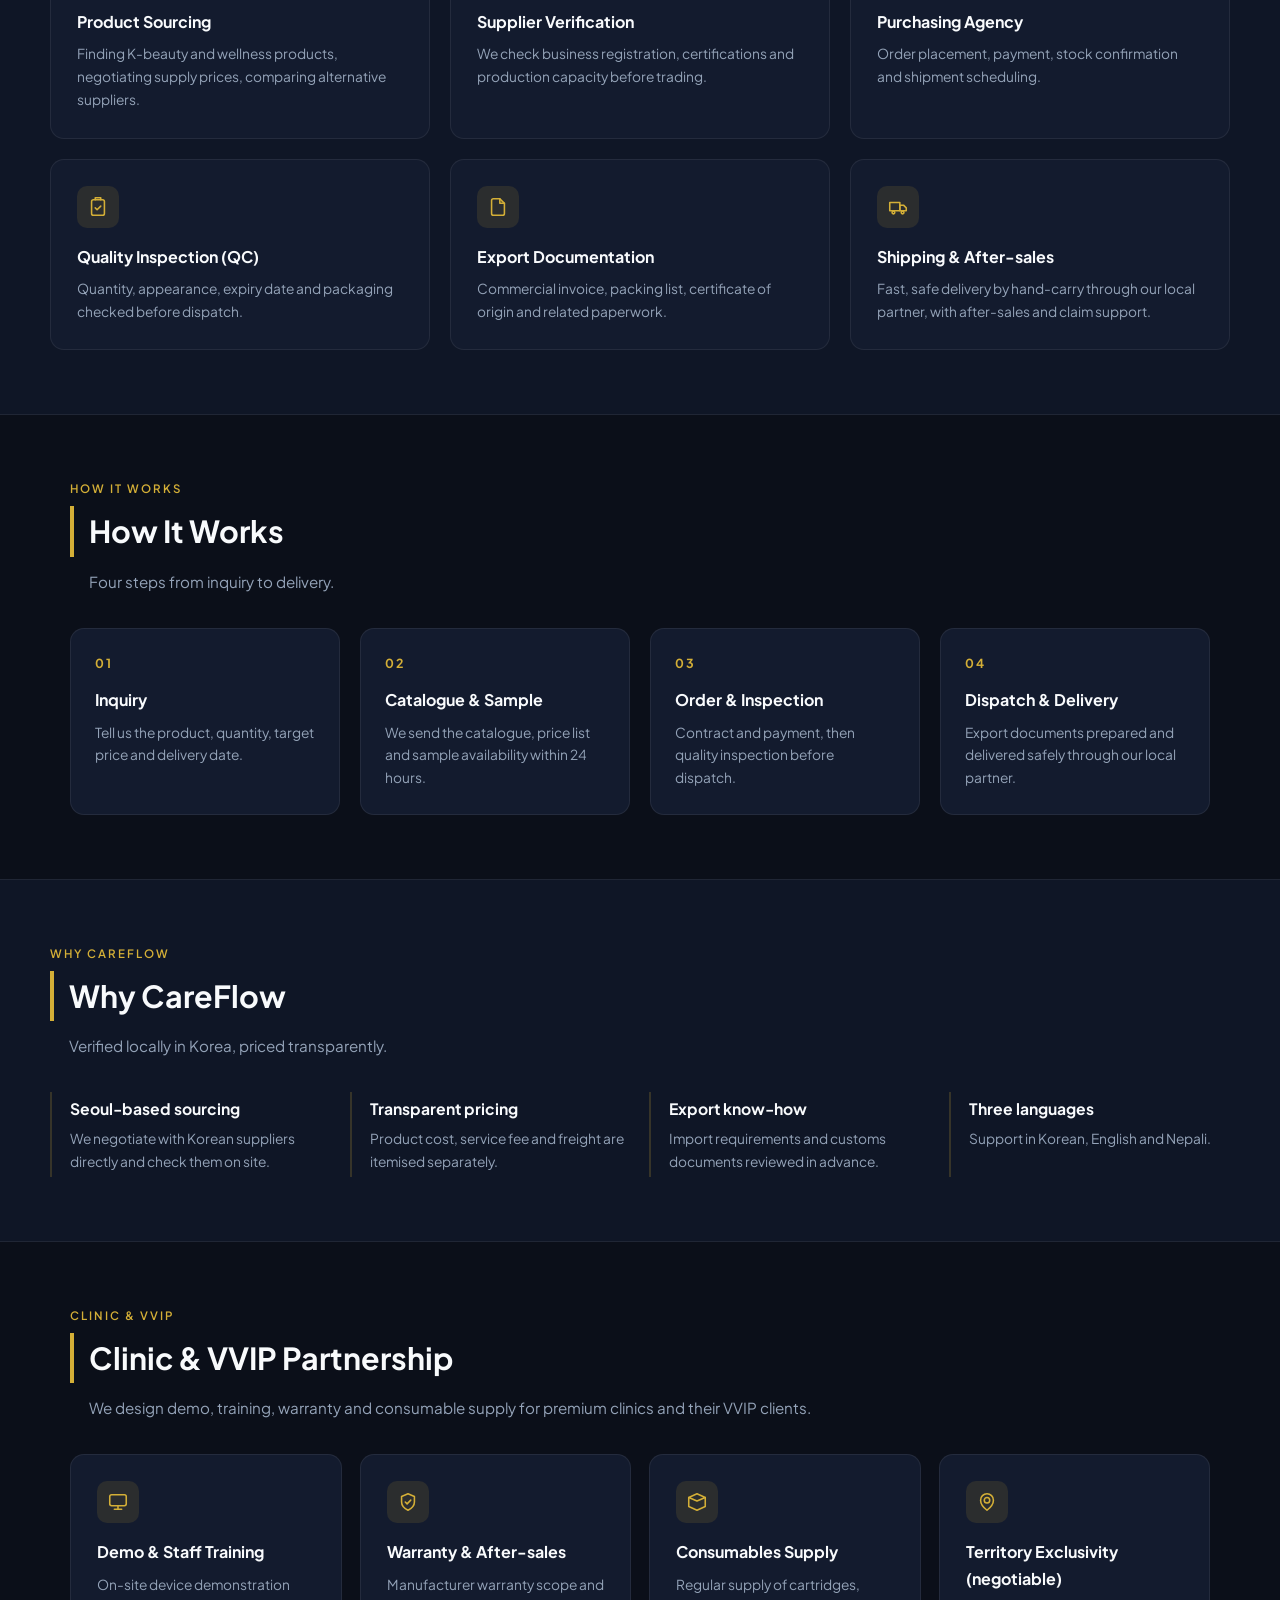
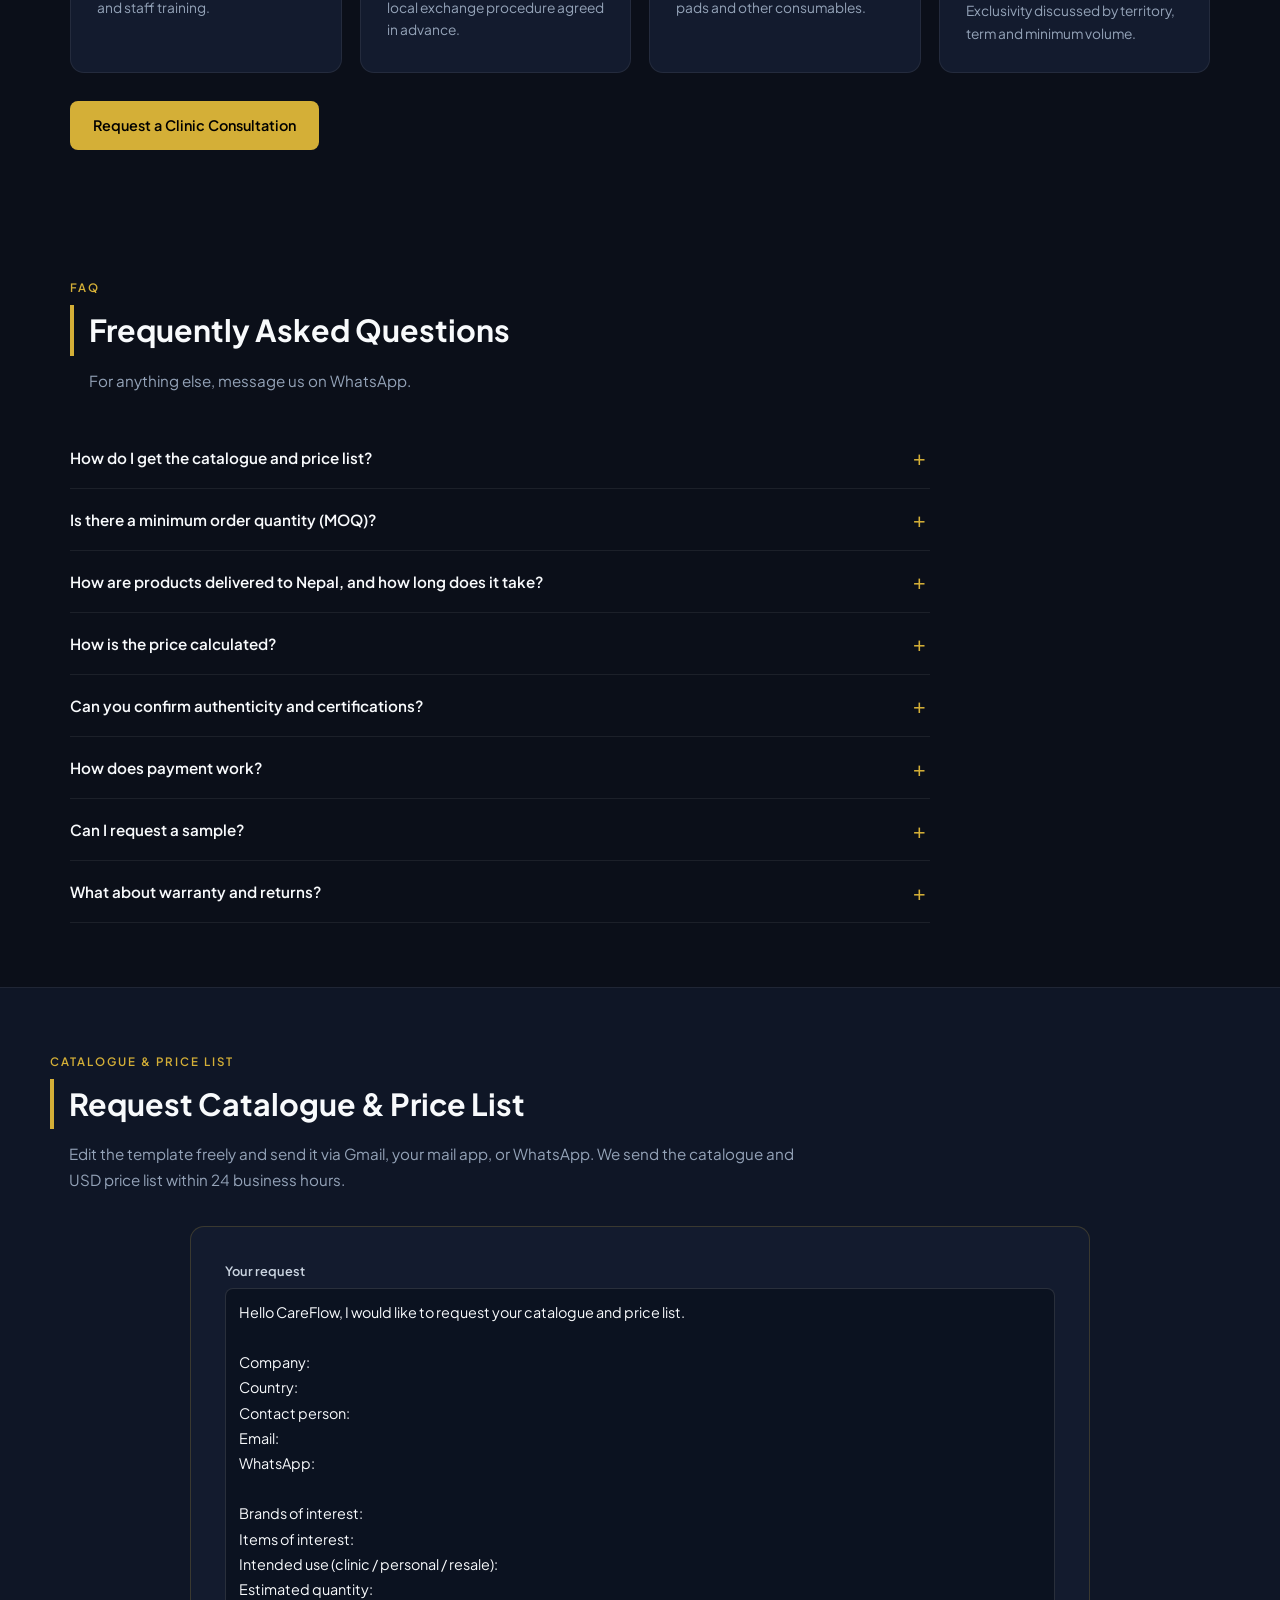
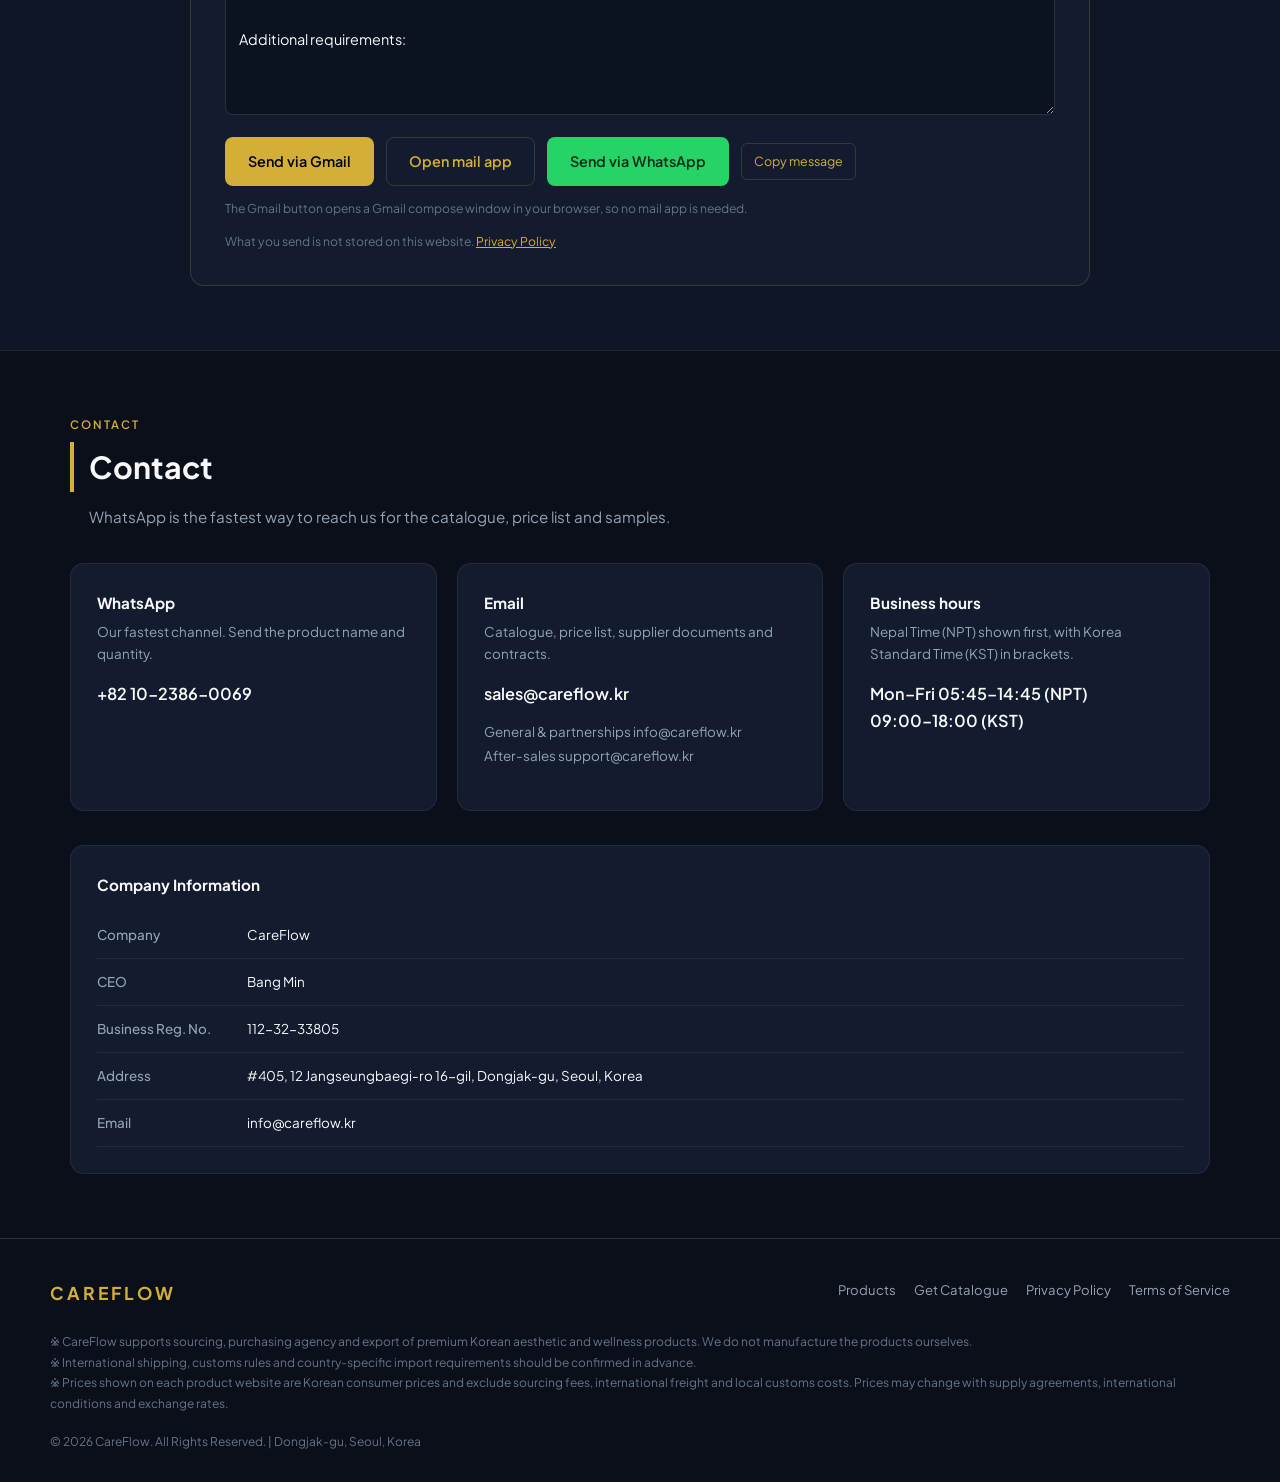
==== commit 04da411d: "Drop CurrentBody and focus on two core brands" ====
--- a/index.html
+++ b/index.html
@@ -5,7 +5,7 @@
 <meta name="viewport" content="width=device-width, initial-scale=1">
 <meta name="theme-color" content="#0b0f19">
 <title>CareFlow | 한국 에스테틱·웰니스 B2B 소싱 & 구매대행</title>
-<meta name="description" content="CareFlow는 정관장·커런트바디·듀얼소닉 등 한국 프리미엄 뷰티·웰니스 제품을 네팔·캄보디아·미얀마·태국으로 공급하는 B2B 소싱·구매대행 에이전시입니다. 공급사 검증, 품질 검수, 통관 서류, 현지 사정에 맞는 운송 방식 협의까지 지원합니다.">
+<meta name="description" content="CareFlow는 정관장 프리미엄 한정 라인과 듀얼소닉 클리닉 장비를 네팔·캄보디아·미얀마·태국으로 공급하는 B2B 소싱·구매대행 에이전시입니다. 공급사 검증, 품질 검수, 통관 서류, 핸드캐리 인도까지 지원합니다.">
 <meta name="robots" content="index,follow">
 <link rel="canonical" href="https://careflow.kr/">
 <link rel="alternate" hreflang="ko" href="https://careflow.kr/?lang=ko">
@@ -402,7 +402,7 @@
     <section class="hero">
         <div class="hero-inner">
             <h1 data-i18n-html="hero.title">한국 에스테틱·웰니스<br><em>글로벌 소싱 &amp; 구매대행</em></h1>
-            <p class="lead" data-i18n="hero.desc">정관장 최상위 한정 라인과 커런트바디·듀얼소닉 프리미엄 디바이스를 공급사 검증부터 수출 서류, 현지 인도까지 원스톱으로 지원합니다.</p>
+            <p class="lead" data-i18n="hero.desc">정관장 최상위 한정 라인과 듀얼소닉 프리미엄 디바이스를 공급사 검증부터 수출 서류, 현지 인도까지 원스톱으로 지원합니다.</p>
         </div>
     </section>
 
@@ -434,36 +434,18 @@
 
             <article class="product-card">
                 <div class="product-media">
-                    <img src="assets/currentbody.webp" alt="커런트바디 스킨 LED 마스크" data-i18n-alt="products.items.1.alt" width="694" height="692" loading="lazy" decoding="async">
+                    <img src="assets/dualsonic.webp" alt="듀얼소닉 프로페셔널 HIFU 디바이스" data-i18n-alt="products.items.1.alt" width="548" height="493" loading="lazy" decoding="async">
                 </div>
                 <div class="product-content">
-                    <span class="product-tag" data-i18n="products.items.1.tag">FDA 승인 LED 테라피</span>
-                    <h3 class="product-title" data-i18n="products.items.1.title">커런트바디 스킨 컴플리트 LED 키트</h3>
-                    <p class="product-desc" data-i18n="products.items.1.desc">임상적으로 입증된 레드 및 근적외선 파장을 통해 피부 탄력과 결을 개선하는 글로벌 베스트셀러 LED 마스크.</p>
+                    <span class="product-tag" data-i18n="products.items.1.tag">첨단 HIFU 기술</span>
+                    <h3 class="product-title" data-i18n="products.items.1.title">듀얼소닉 프로페셔널</h3>
+                    <p class="product-desc" data-i18n="products.items.1.desc">집속초음파(HIFU) 기술을 활용한 최상급 페이스 리프팅 및 안티에이징 디바이스로 전문적인 프리미엄 케어를 실현합니다.</p>
                     <ul class="spec-list">
-                        <li data-i18n="products.items.1.specs.0">레드(633nm) 및 근적외선(830nm) 복합 파장</li>
-                        <li data-i18n="products.items.1.specs.1">FDA 승인 및 높은 밀착감의 유연한 실리콘 구조</li>
+                        <li data-i18n="products.items.1.specs.0">듀얼레이어 HIFU(진피층 및 근막층 동시 타깃)</li>
+                        <li data-i18n="products.items.1.specs.1">안전성 인증 및 정밀 카트리지 시스템</li>
                     </ul>
                     <div class="product-actions">
                         <button type="button" class="btn btn-gold js-quote" data-product="1" data-i18n="products.quote">카탈로그 요청</button>
-                    </div>
-                </div>
-            </article>
-
-            <article class="product-card">
-                <div class="product-media">
-                    <img src="assets/dualsonic.webp" alt="듀얼소닉 프로페셔널 HIFU 디바이스" data-i18n-alt="products.items.2.alt" width="548" height="493" loading="lazy" decoding="async">
-                </div>
-                <div class="product-content">
-                    <span class="product-tag" data-i18n="products.items.2.tag">첨단 HIFU 기술</span>
-                    <h3 class="product-title" data-i18n="products.items.2.title">듀얼소닉 프로페셔널</h3>
-                    <p class="product-desc" data-i18n="products.items.2.desc">집속초음파(HIFU) 기술을 활용한 최상급 페이스 리프팅 및 안티에이징 디바이스로 전문적인 프리미엄 케어를 실현합니다.</p>
-                    <ul class="spec-list">
-                        <li data-i18n="products.items.2.specs.0">듀얼레이어 HIFU(진피층 및 근막층 동시 타깃)</li>
-                        <li data-i18n="products.items.2.specs.1">안전성 인증 및 정밀 카트리지 시스템</li>
-                    </ul>
-                    <div class="product-actions">
-                        <button type="button" class="btn btn-gold js-quote" data-product="2" data-i18n="products.quote">카탈로그 요청</button>
                     </div>
                 </div>
             </article>
@@ -631,7 +613,7 @@
         ko: {
             meta: {
                 title: "CareFlow | 한국 에스테틱·웰니스 B2B 소싱 & 구매대행",
-                desc: "CareFlow는 정관장·커런트바디·듀얼소닉 등 한국 프리미엄 뷰티·웰니스 제품을 네팔·캄보디아·미얀마·태국으로 공급하는 B2B 소싱·구매대행 에이전시입니다. 공급사 검증, 품질 검수, 통관 서류, 현지 사정에 맞는 운송 방식 협의까지 지원합니다."
+                desc: "CareFlow는 정관장 프리미엄 한정 라인과 듀얼소닉 클리닉 장비를 네팔·캄보디아·미얀마·태국으로 공급하는 B2B 소싱·구매대행 에이전시입니다. 공급사 검증, 품질 검수, 통관 서류, 핸드캐리 인도까지 지원합니다."
             },
             nav: {
                 products: "상품", services: "서비스", process: "진행 절차", clinic: "클리닉", faq: "FAQ", contact: "연락처",
@@ -639,7 +621,7 @@
             },
             hero: {
                 title: '한국 에스테틱·웰니스<br><em>글로벌 소싱 &amp; 구매대행</em>',
-                desc: "정관장 최상위 한정 라인과 커런트바디·듀얼소닉 프리미엄 디바이스를 공급사 검증부터 수출 서류, 현지 인도까지 원스톱으로 지원합니다.",
+                desc: "정관장 최상위 한정 라인과 듀얼소닉 프리미엄 디바이스를 공급사 검증부터 수출 서류, 현지 인도까지 원스톱으로 지원합니다.",
                 ctaQuote: "카탈로그 요청",
             },
             products: {
@@ -655,13 +637,6 @@
                         desc: "정관장 최상위 천(天)·지(地) 등급 한정 라인. VVIP 선물 및 건강 관리를 위한 초호화 구성만 취급합니다.",
                         specs: ["황진단 천 노블라인 4g × 20환", "홍삼정지 · 마스터클래스 · 달임액 천삼"],
                         alt: "정관장 황진단 천 한정 라인"
-                    },
-                    {
-                        tag: "FDA 승인 LED 테라피",
-                        title: "커런트바디 스킨 컴플리트 LED 키트",
-                        desc: "임상적으로 입증된 레드 및 근적외선 파장을 통해 피부 탄력과 결을 개선하는 글로벌 베스트셀러 LED 마스크.",
-                        specs: ["레드(633nm) 및 근적외선(830nm) 복합 파장", "FDA 승인 및 높은 밀착감의 유연한 실리콘 구조"],
-                        alt: "커런트바디 스킨 LED 마스크"
                     },
                     {
                         tag: "첨단 HIFU 기술",
@@ -801,7 +776,7 @@
         en: {
             meta: {
                 title: "CareFlow | Korea Aesthetic & Wellness B2B Sourcing",
-                desc: "CareFlow sources premium Korean beauty and wellness products — CheongKwanJang, CurrentBody, Dualsonic — for distributors in Nepal, Cambodia, Myanmar and Thailand, covering supplier verification, QC, export documents and shipping coordination."
+                desc: "CareFlow supplies CheongKwanJang's top-tier limited lines and Dualsonic clinical devices to partners in Nepal, Cambodia, Myanmar and Thailand, covering supplier verification, QC, export documents and hand-carry delivery."
             },
             nav: {
                 products: "Products", services: "Services", process: "Process", clinic: "Clinic", faq: "FAQ", contact: "Contact",
@@ -809,7 +784,7 @@
             },
             hero: {
                 title: 'Korean Aesthetic &amp; Wellness<br><em>B2B Sourcing Agency</em>',
-                desc: "Top-tier CheongKwanJang limited lines and premium CurrentBody and Dualsonic devices — from supplier verification and export documents to hand-delivery on site.",
+                desc: "Top-tier CheongKwanJang limited lines and premium Dualsonic devices — from supplier verification and export documents to hand-delivery on site.",
                 ctaQuote: "Request Catalogue",
             },
             products: {
@@ -825,13 +800,6 @@
                         desc: "Only the top Cheon (heaven) and Ji (earth) grades of CheongKwanJang — ultra-premium lines for VVIP gifting and wellness.",
                         specs: ["Hwangjindan Cheon Noblesse 4g × 20 pills", "Hong Sam Jung Ji · Masterclass · Cheon decoction"],
                         alt: "CheongKwanJang Hwangjindan Cheon limited line"
-                    },
-                    {
-                        tag: "FDA-Cleared LED Therapy",
-                        title: "CurrentBody Skin Complete LED Kit",
-                        desc: "A global bestselling LED mask clinically proven to improve skin elasticity and texture through red and near-infrared wavelengths.",
-                        specs: ["Combined Red (633nm) & Near-Infrared (830nm) wavelengths", "FDA-cleared flexible silicone design with a close fit"],
-                        alt: "CurrentBody Skin LED mask"
                     },
                     {
                         tag: "Advanced HIFU Technology",
@@ -971,7 +939,7 @@
         ne: {
             meta: {
                 title: "CareFlow | कोरियाली एस्थेटिक तथा वेलनेस B2B सोर्सिङ",
-                desc: "CareFlow ले CheongKwanJang, CurrentBody, Dualsonic जस्ता कोरियाली प्रिमियम सौन्दर्य तथा वेलनेस उत्पादनहरू नेपाल, कम्बोडिया, म्यानमार र थाइल्यान्डका वितरकहरूका लागि सोर्स गर्छ। आपूर्तिकर्ता प्रमाणीकरण, गुणस्तर जाँच, निर्यात कागजात र स्थानीय अवस्थाअनुसार उपयुक्त ढुवानी माध्यमको तयारी समेत।"
+                desc: "CareFlow ले चोङक्वानजाङको सर्वोच्च सीमित लाइन र डुअलसोनिकका क्लिनिक उपकरण नेपाल, कम्बोडिया, म्यानमार र थाइल्यान्डका साझेदारहरूका लागि आपूर्ति गर्छ। आपूर्तिकर्ता प्रमाणीकरण, गुणस्तर जाँच, निर्यात कागजात र ह्यान्ड-क्यारी डेलिभरी समेत।"
             },
             nav: {
                 products: "उत्पादन", services: "सेवा", process: "प्रक्रिया", clinic: "क्लिनिक", faq: "प्रश्न", contact: "सम्पर्क",
@@ -979,7 +947,7 @@
             },
             hero: {
                 title: 'कोरियाली एस्थेटिक तथा वेलनेस<br><em>B2B सोर्सिङ एजेन्सी</em>',
-                desc: "चोङक्वानजाङको सर्वोच्च सीमित लाइन तथा करेन्टबडी र डुअलसोनिकका प्रिमियम उपकरण — आपूर्तिकर्ता प्रमाणीकरण र निर्यात कागजातदेखि स्थलगत हस्तान्तरणसम्म।",
+                desc: "चोङक्वानजाङको सर्वोच्च सीमित लाइन तथा डुअलसोनिकका प्रिमियम उपकरण — आपूर्तिकर्ता प्रमाणीकरण र निर्यात कागजातदेखि स्थलगत हस्तान्तरणसम्म।",
                 ctaQuote: "क्याटलग अनुरोध",
             },
             products: {
@@ -995,13 +963,6 @@
                         desc: "चोङक्वानजाङको सर्वोच्च चोन (स्वर्ग) र जि (पृथ्वी) श्रेणी मात्र — VVIP उपहार र स्वास्थ्य सेवाका लागि अति-प्रिमियम लाइन।",
                         specs: ["ह्वाङ्जिन्दान चोन नोब्लेस ४g × २० चक्की", "होङसामजङ जि · मास्टरक्लास · चोन काढ़ा"],
                         alt: "चोङक्वानजाङ ह्वाङ्जिन्दान चोन सीमित लाइन"
-                    },
-                    {
-                        tag: "FDA स्वीकृत LED थेरापी",
-                        title: "CurrentBody Skin Complete LED Kit",
-                        desc: "रातो तथा नजिकको इन्फ्रारेड तरङ्गमार्फत छालाको लोच र बनावट सुधार गर्न क्लिनिकल रूपमा प्रमाणित विश्वप्रसिद्ध LED मास्क।",
-                        specs: ["रातो (633nm) तथा नजिकको इन्फ्रारेड (830nm) संयुक्त तरङ्ग", "FDA स्वीकृत, लचिलो र छालामा राम्रोसँग बस्ने सिलिकन संरचना"],
-                        alt: "CurrentBody Skin LED मास्क"
                     },
                     {
                         tag: "उन्नत HIFU प्रविधि",
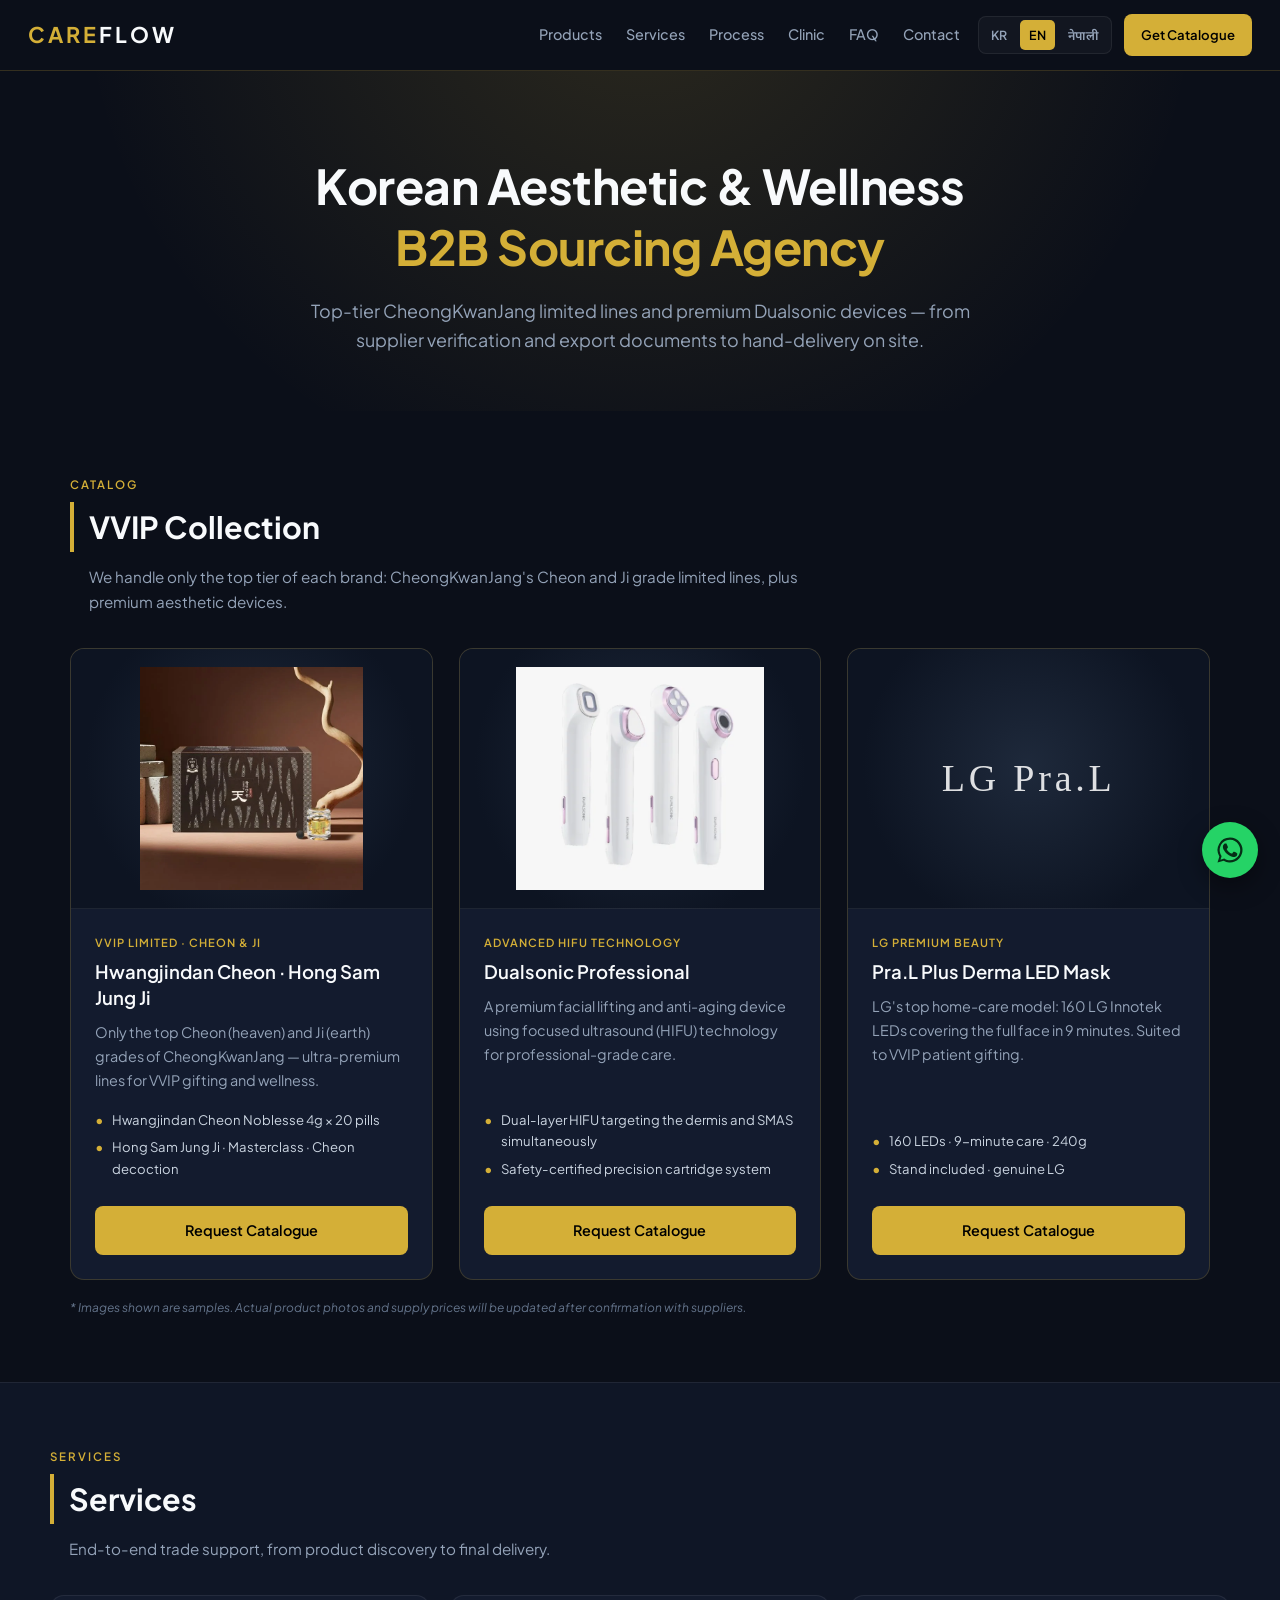
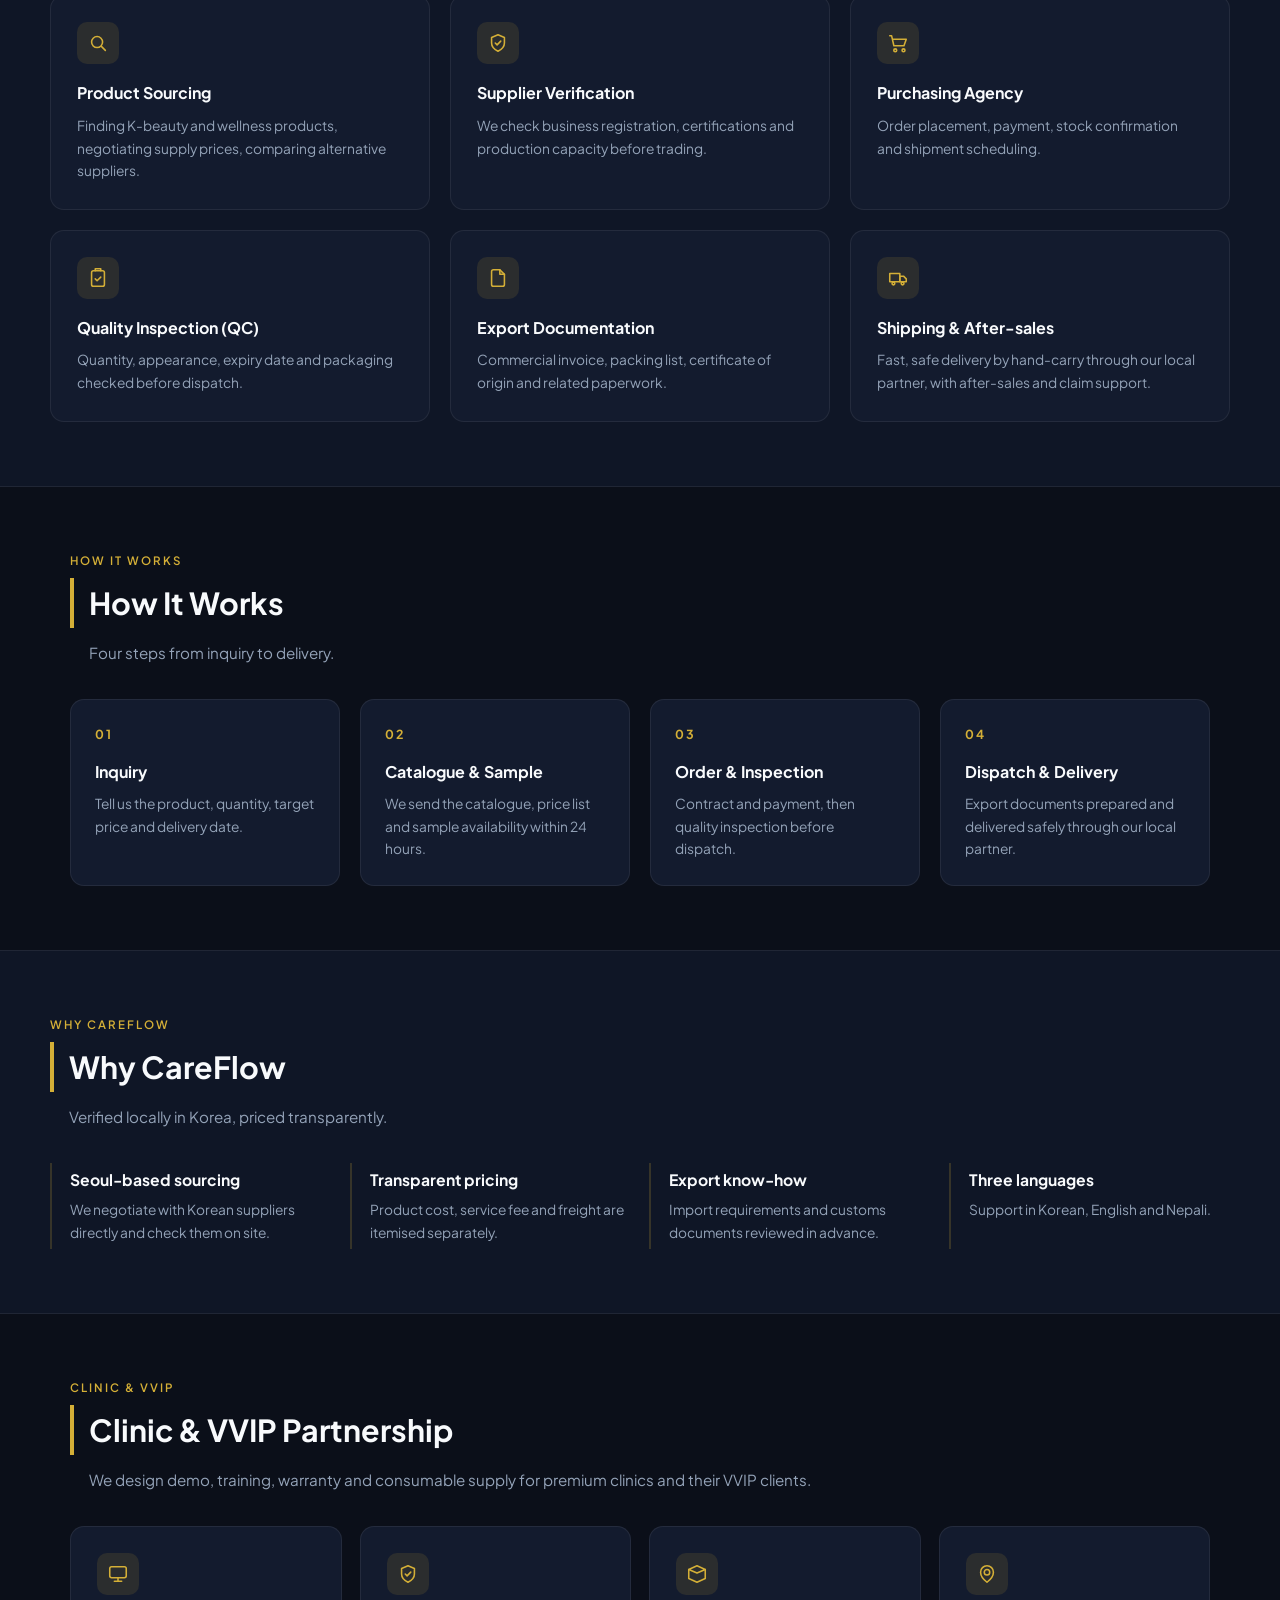
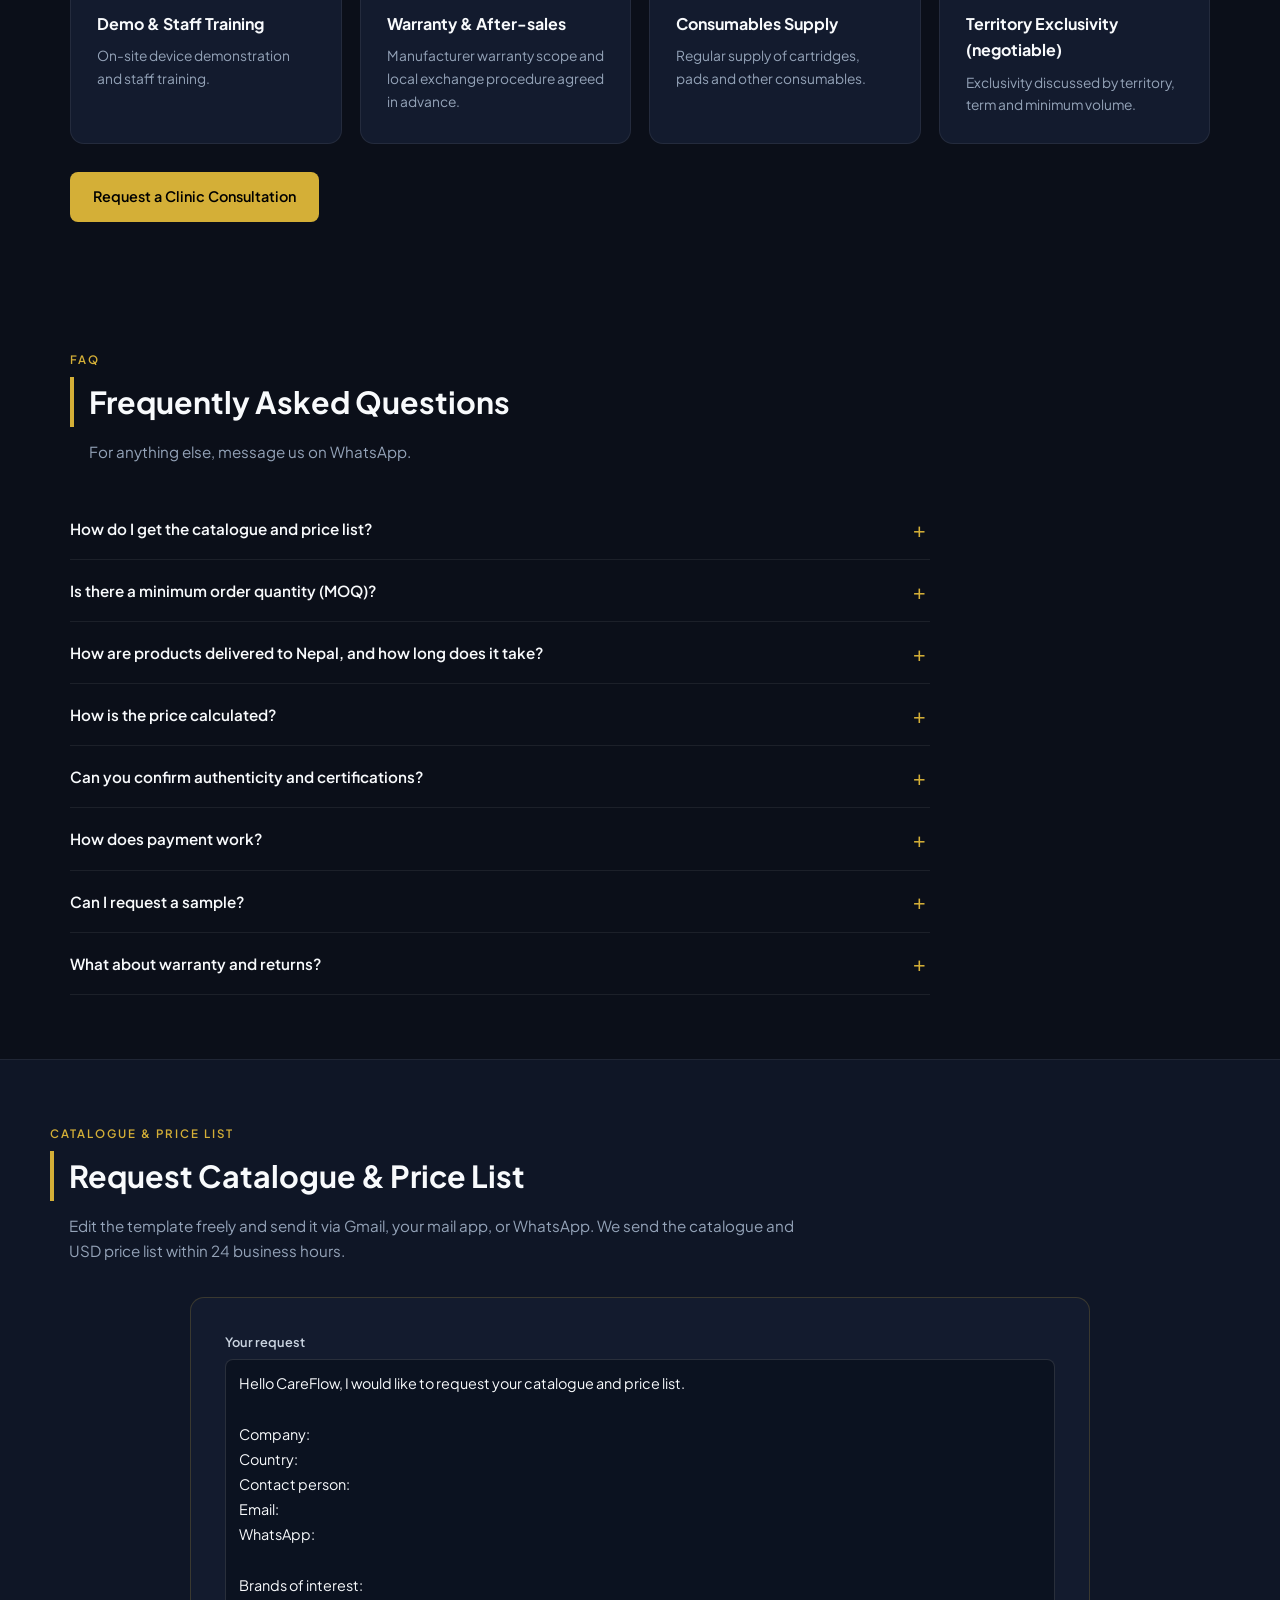
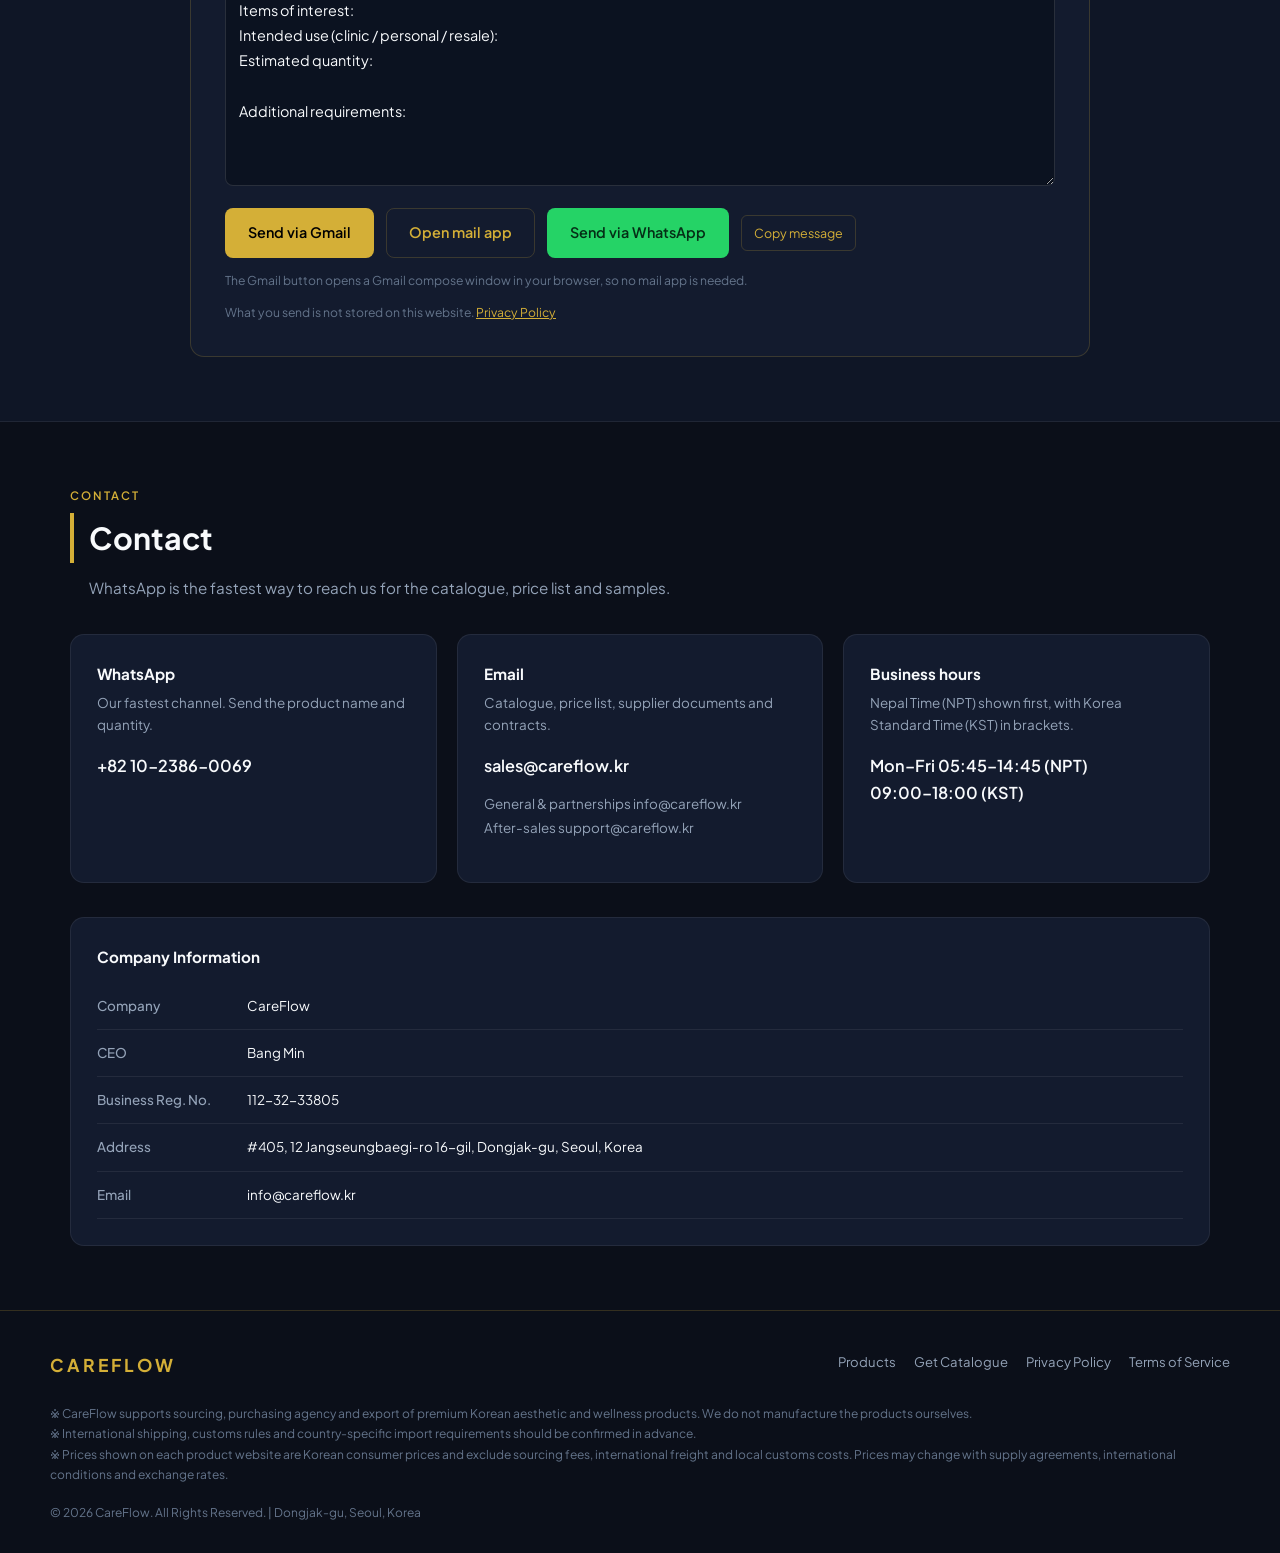
==== commit 4030d261: "Add LG Pra.L to the VVIP lineup" ====
--- a/index.html
+++ b/index.html
@@ -5,7 +5,7 @@
 <meta name="viewport" content="width=device-width, initial-scale=1">
 <meta name="theme-color" content="#0b0f19">
 <title>CareFlow | 한국 에스테틱·웰니스 B2B 소싱 & 구매대행</title>
-<meta name="description" content="CareFlow는 정관장 프리미엄 한정 라인과 듀얼소닉 클리닉 장비를 네팔·캄보디아·미얀마·태국으로 공급하는 B2B 소싱·구매대행 에이전시입니다. 공급사 검증, 품질 검수, 통관 서류, 핸드캐리 인도까지 지원합니다.">
+<meta name="description" content="CareFlow는 정관장 프리미엄 한정 라인, 듀얼소닉 클리닉 장비, LG 프라엘 뷰티 디바이스를 네팔·캄보디아·미얀마·태국으로 공급하는 B2B 소싱·구매대행 에이전시입니다. 공급사 검증, 품질 검수, 통관 서류, 핸드캐리 인도까지 지원합니다.">
 <meta name="robots" content="index,follow">
 <link rel="canonical" href="https://careflow.kr/">
 <link rel="alternate" hreflang="ko" href="https://careflow.kr/?lang=ko">
@@ -133,6 +133,10 @@
         display: flex; align-items: center; justify-content: center; padding: 18px; border-bottom: 1px solid var(--border-soft);
     }
     .product-media img { width: 100%; height: 100%; object-fit: contain; }
+    .product-media.pm-text span {
+        font-family: Georgia, 'Times New Roman', serif;
+        font-size: 38px; letter-spacing: .1em; color: rgba(255,255,255,.86);
+    }
     .product-content { padding: 24px; display: flex; flex-direction: column; flex-grow: 1; }
     .product-tag { font-size: 0.7rem; text-transform: uppercase; color: var(--accent-color); letter-spacing: 1px; margin-bottom: 8px; font-weight: 600; }
     .product-title { font-size: 1.16rem; font-weight: 600; margin-bottom: 10px; line-height: 1.4; }
@@ -449,6 +453,24 @@
                     </div>
                 </div>
             </article>
+
+            <article class="product-card">
+                <div class="product-media pm-text">
+                    <span>LG Pra.L</span>
+                </div>
+                <div class="product-content">
+                    <span class="product-tag" data-i18n="products.items.2.tag">LG전자 프리미엄 뷰티</span>
+                    <h3 class="product-title" data-i18n="products.items.2.title">프라엘 플러스 더마 LED 마스크</h3>
+                    <p class="product-desc" data-i18n="products.items.2.desc">LG이노텍 160개 LED로 얼굴 전체를 9분에 케어하는 최상위 홈케어 모델. VVIP 환자용 선물로 적합합니다.</p>
+                    <ul class="spec-list">
+                        <li data-i18n="products.items.2.specs.0">160개 LED · 9분 케어 · 240g</li>
+                        <li data-i18n="products.items.2.specs.1">거치대 포함 · LG전자 정품</li>
+                    </ul>
+                    <div class="product-actions">
+                        <button type="button" class="btn btn-gold js-quote" data-product="2" data-i18n="products.quote">카탈로그 요청</button>
+                    </div>
+                </div>
+            </article>
         </div>
         <p class="photo-note" data-i18n="products.note">* 현재 이미지는 샘플이며, 실제 제품 사진과 공급 단가는 공급사 협의 후 업데이트됩니다.</p>
     </section>
@@ -613,7 +635,7 @@
         ko: {
             meta: {
                 title: "CareFlow | 한국 에스테틱·웰니스 B2B 소싱 & 구매대행",
-                desc: "CareFlow는 정관장 프리미엄 한정 라인과 듀얼소닉 클리닉 장비를 네팔·캄보디아·미얀마·태국으로 공급하는 B2B 소싱·구매대행 에이전시입니다. 공급사 검증, 품질 검수, 통관 서류, 핸드캐리 인도까지 지원합니다."
+                desc: "CareFlow는 정관장 프리미엄 한정 라인, 듀얼소닉 클리닉 장비, LG 프라엘 뷰티 디바이스를 네팔·캄보디아·미얀마·태국으로 공급하는 B2B 소싱·구매대행 에이전시입니다. 공급사 검증, 품질 검수, 통관 서류, 핸드캐리 인도까지 지원합니다."
             },
             nav: {
                 products: "상품", services: "서비스", process: "진행 절차", clinic: "클리닉", faq: "FAQ", contact: "연락처",
@@ -644,6 +666,13 @@
                         desc: "집속초음파(HIFU) 기술을 활용한 최상급 페이스 리프팅 및 안티에이징 디바이스로 전문적인 프리미엄 케어를 실현합니다.",
                         specs: ["듀얼레이어 HIFU(진피층 및 근막층 동시 타깃)", "안전성 인증 및 정밀 카트리지 시스템"],
                         alt: "듀얼소닉 프로페셔널 HIFU 디바이스"
+                    },
+                    {
+                        tag: "LG전자 프리미엄 뷰티",
+                        title: "프라엘 플러스 더마 LED 마스크",
+                        desc: "LG이노텍 160개 LED로 얼굴 전체를 9분에 케어하는 최상위 홈케어 모델. VVIP 환자용 선물로 적합합니다.",
+                        specs: ["160개 LED · 9분 케어 · 240g", "거치대 포함 · LG전자 정품"],
+                        alt: "LG 프라엘 플러스 더마 LED 마스크"
                     }
                 ]
             },
@@ -776,7 +805,7 @@
         en: {
             meta: {
                 title: "CareFlow | Korea Aesthetic & Wellness B2B Sourcing",
-                desc: "CareFlow supplies CheongKwanJang's top-tier limited lines and Dualsonic clinical devices to partners in Nepal, Cambodia, Myanmar and Thailand, covering supplier verification, QC, export documents and hand-carry delivery."
+                desc: "CareFlow supplies CheongKwanJang's top-tier limited lines, Dualsonic clinical devices and LG Pra.L beauty devices to partners in Nepal, Cambodia, Myanmar and Thailand, covering supplier verification, QC, export documents and hand-carry delivery."
             },
             nav: {
                 products: "Products", services: "Services", process: "Process", clinic: "Clinic", faq: "FAQ", contact: "Contact",
@@ -807,6 +836,13 @@
                         desc: "A premium facial lifting and anti-aging device using focused ultrasound (HIFU) technology for professional-grade care.",
                         specs: ["Dual-layer HIFU targeting the dermis and SMAS simultaneously", "Safety-certified precision cartridge system"],
                         alt: "Dualsonic Professional HIFU device"
+                    },
+                    {
+                        tag: "LG Premium Beauty",
+                        title: "Pra.L Plus Derma LED Mask",
+                        desc: "LG's top home-care model: 160 LG Innotek LEDs covering the full face in 9 minutes. Suited to VVIP patient gifting.",
+                        specs: ["160 LEDs · 9-minute care · 240g", "Stand included · genuine LG"],
+                        alt: "LG Pra.L Plus Derma LED Mask"
                     }
                 ]
             },
@@ -939,7 +975,7 @@
         ne: {
             meta: {
                 title: "CareFlow | कोरियाली एस्थेटिक तथा वेलनेस B2B सोर्सिङ",
-                desc: "CareFlow ले चोङक्वानजाङको सर्वोच्च सीमित लाइन र डुअलसोनिकका क्लिनिक उपकरण नेपाल, कम्बोडिया, म्यानमार र थाइल्यान्डका साझेदारहरूका लागि आपूर्ति गर्छ। आपूर्तिकर्ता प्रमाणीकरण, गुणस्तर जाँच, निर्यात कागजात र ह्यान्ड-क्यारी डेलिभरी समेत।"
+                desc: "CareFlow ले चोङक्वानजाङको सर्वोच्च सीमित लाइन, डुअलसोनिकका क्लिनिक उपकरण र LG प्रा.एल का ब्युटी उपकरण नेपाल, कम्बोडिया, म्यानमार र थाइल्यान्डका साझेदारहरूका लागि आपूर्ति गर्छ। आपूर्तिकर्ता प्रमाणीकरण, गुणस्तर जाँच, निर्यात कागजात र ह्यान्ड-क्यारी डेलिभरी समेत।"
             },
             nav: {
                 products: "उत्पादन", services: "सेवा", process: "प्रक्रिया", clinic: "क्लिनिक", faq: "प्रश्न", contact: "सम्पर्क",
@@ -970,6 +1006,13 @@
                         desc: "व्यावसायिक स्तरको प्रिमियम हेरचाहका लागि केन्द्रित अल्ट्रासाउन्ड (HIFU) प्रविधिमा आधारित फेस लिफ्टिङ तथा एन्टिअजिङ उपकरण।",
                         specs: ["डुअल-लेयर HIFU: डर्मिस र SMAS तहलाई एकैपटक लक्षित गर्ने", "सुरक्षा प्रमाणित प्रेसिजन कार्ट्रिज प्रणाली"],
                         alt: "Dualsonic Professional HIFU उपकरण"
+                    },
+                    {
+                        tag: "LG प्रिमियम ब्युटी",
+                        title: "प्रा.एल प्लस डर्मा LED मास्क",
+                        desc: "LG इनोटेकका १६० LED ले पूरा अनुहार ९ मिनेटमा हेरचाह गर्ने सर्वोच्च गृह-हेरचाह मोडेल। VVIP बिरामीलाई उपहारका लागि उपयुक्त।",
+                        specs: ["१६० LED · ९ मिनेट · २४०g", "स्ट्यान्ड सहित · असली LG"],
+                        alt: "LG प्रा.एल प्लस डर्मा LED मास्क"
                     }
                 ]
             },
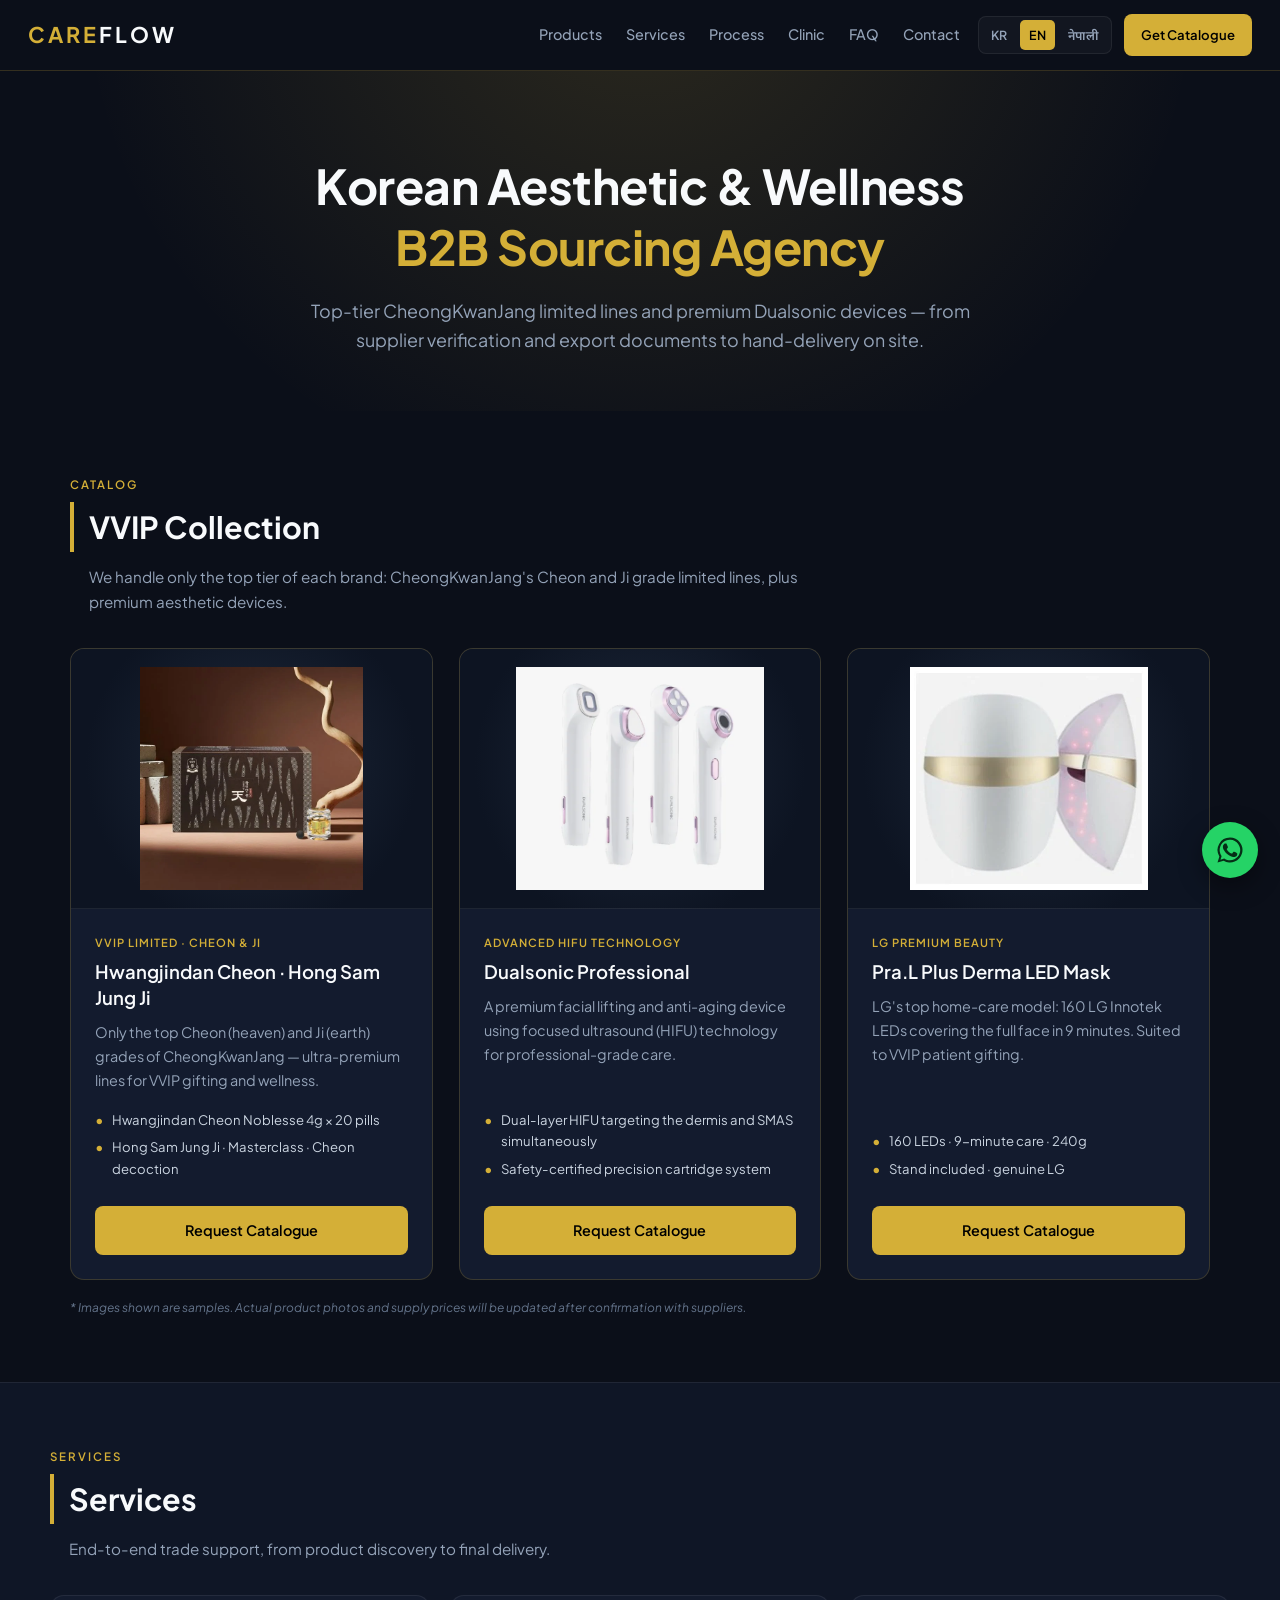
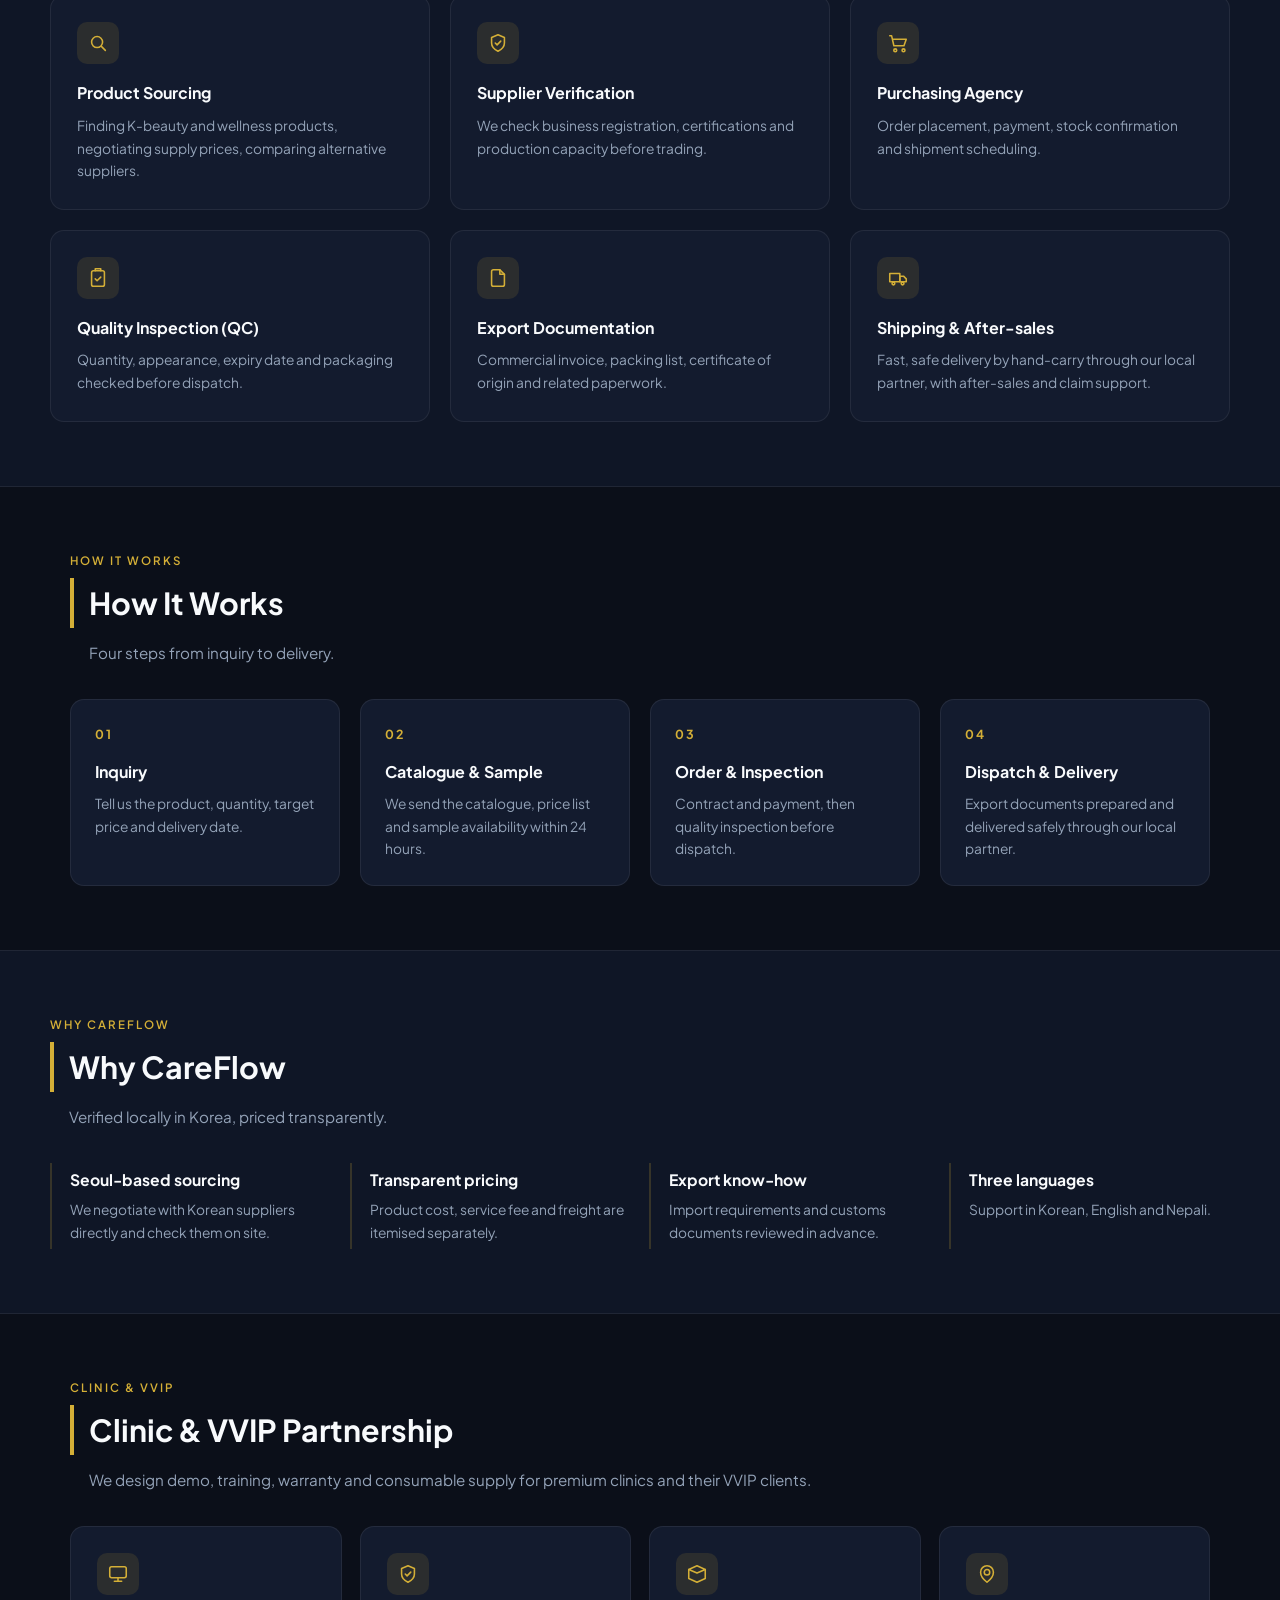
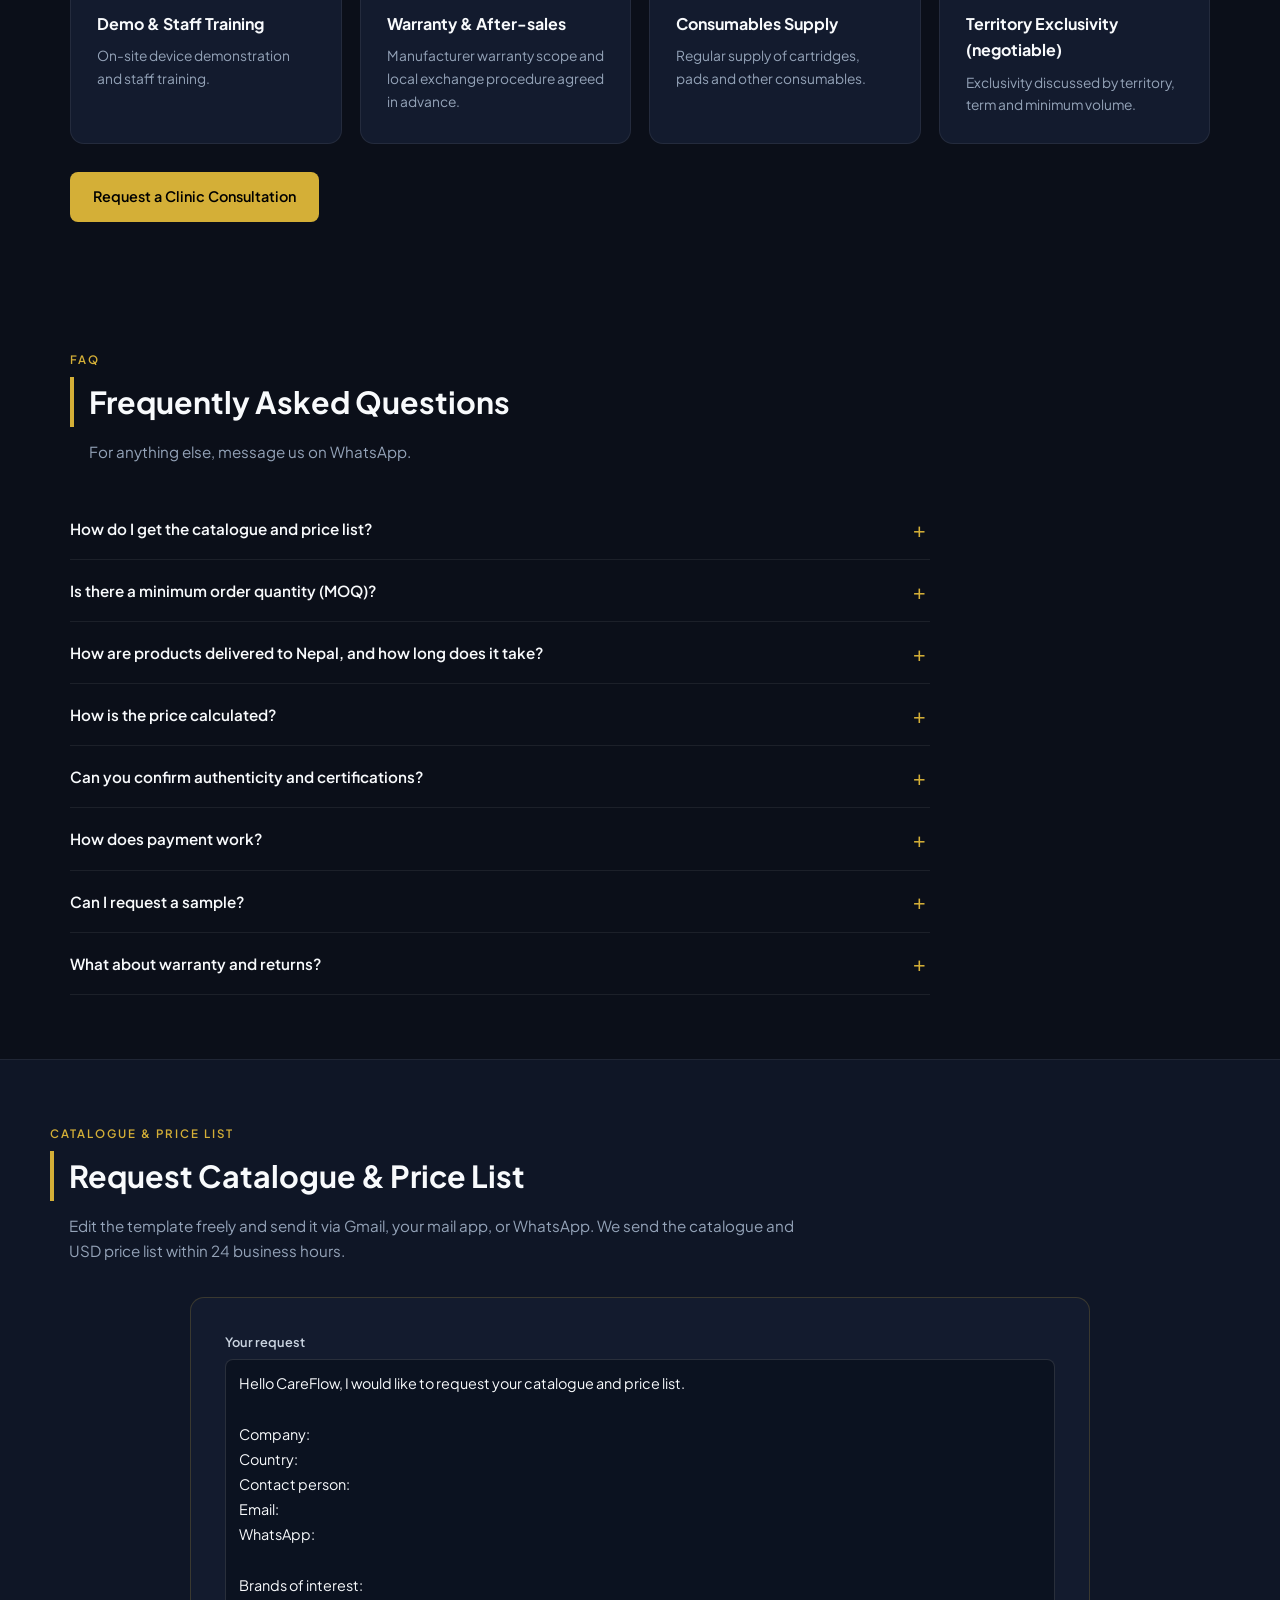
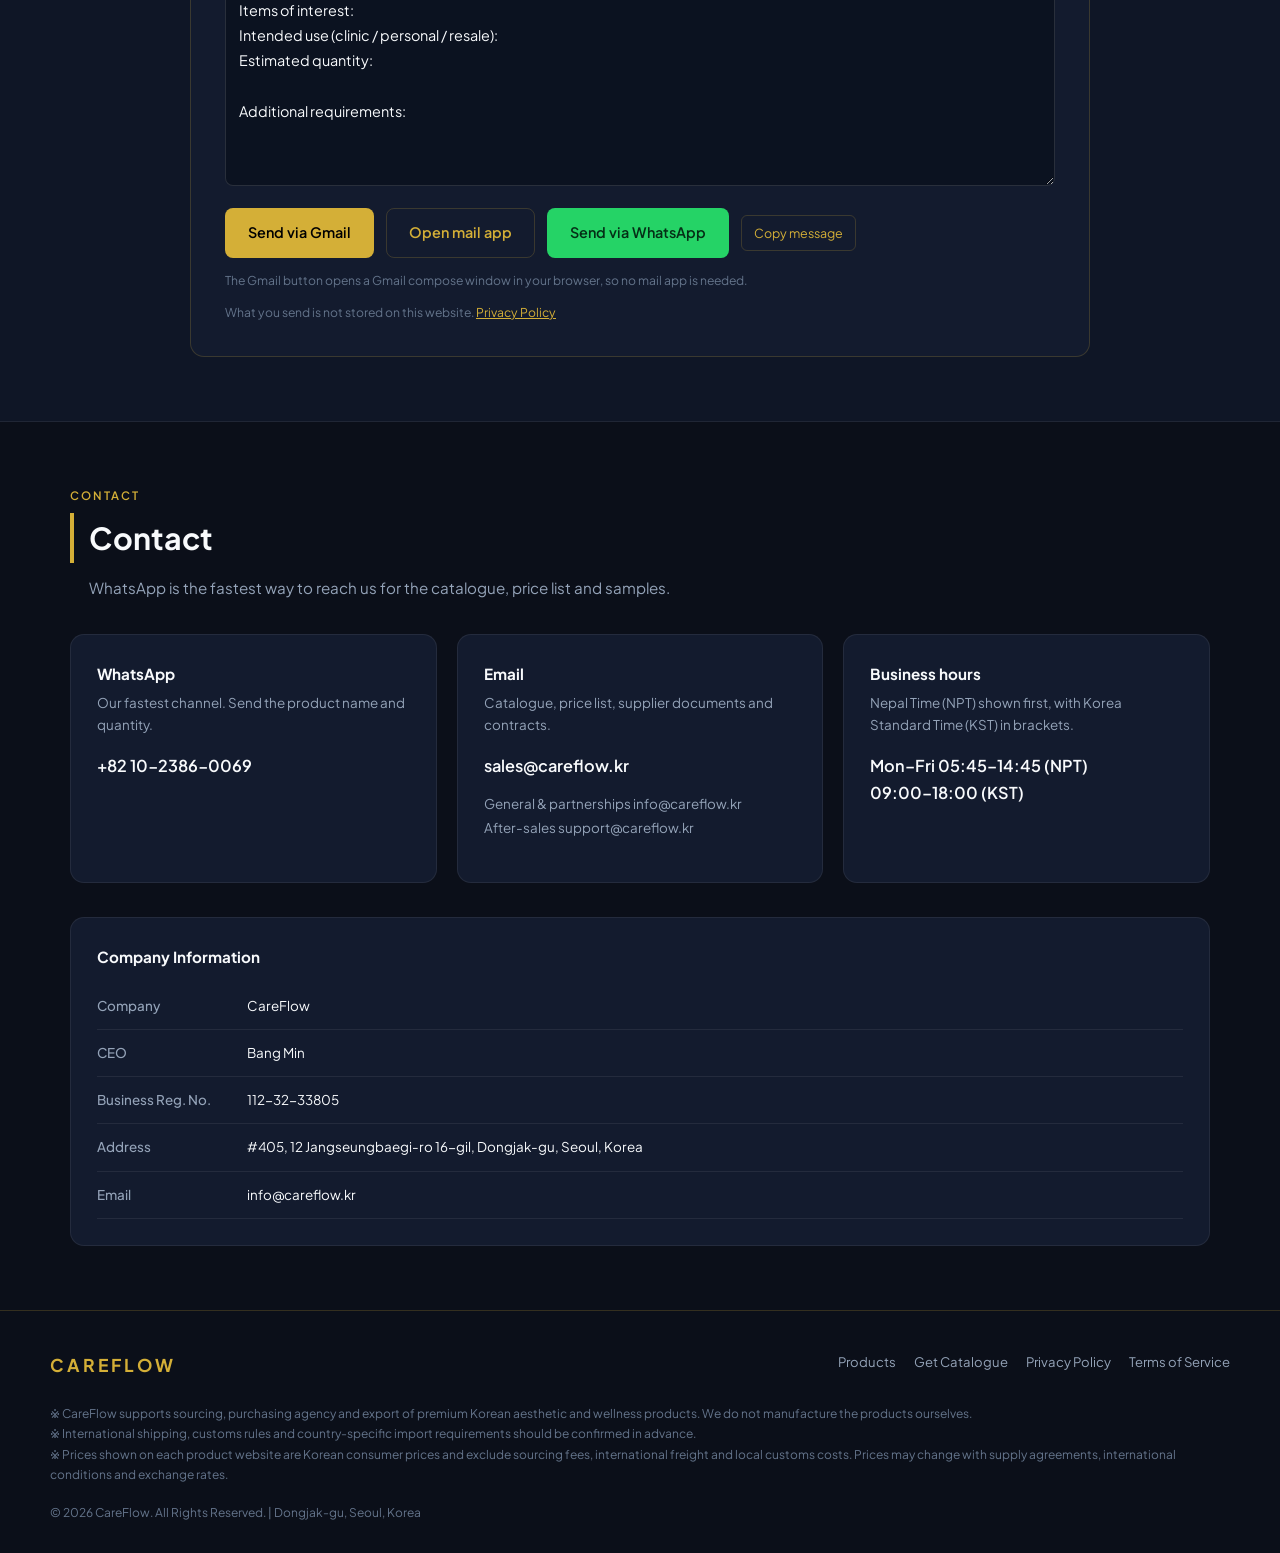
==== commit a14af12a: "Use LG Pra.L product image" ====
--- a/index.html
+++ b/index.html
@@ -455,8 +455,8 @@
             </article>
 
             <article class="product-card">
-                <div class="product-media pm-text">
-                    <span>LG Pra.L</span>
+                <div class="product-media">
+                    <img src="assets/lg-pral.webp" alt="LG 프라엘 플러스 더마 LED 마스크" data-i18n-alt="products.items.2.alt" width="438" height="410" loading="lazy" decoding="async">
                 </div>
                 <div class="product-content">
                     <span class="product-tag" data-i18n="products.items.2.tag">LG전자 프리미엄 뷰티</span>
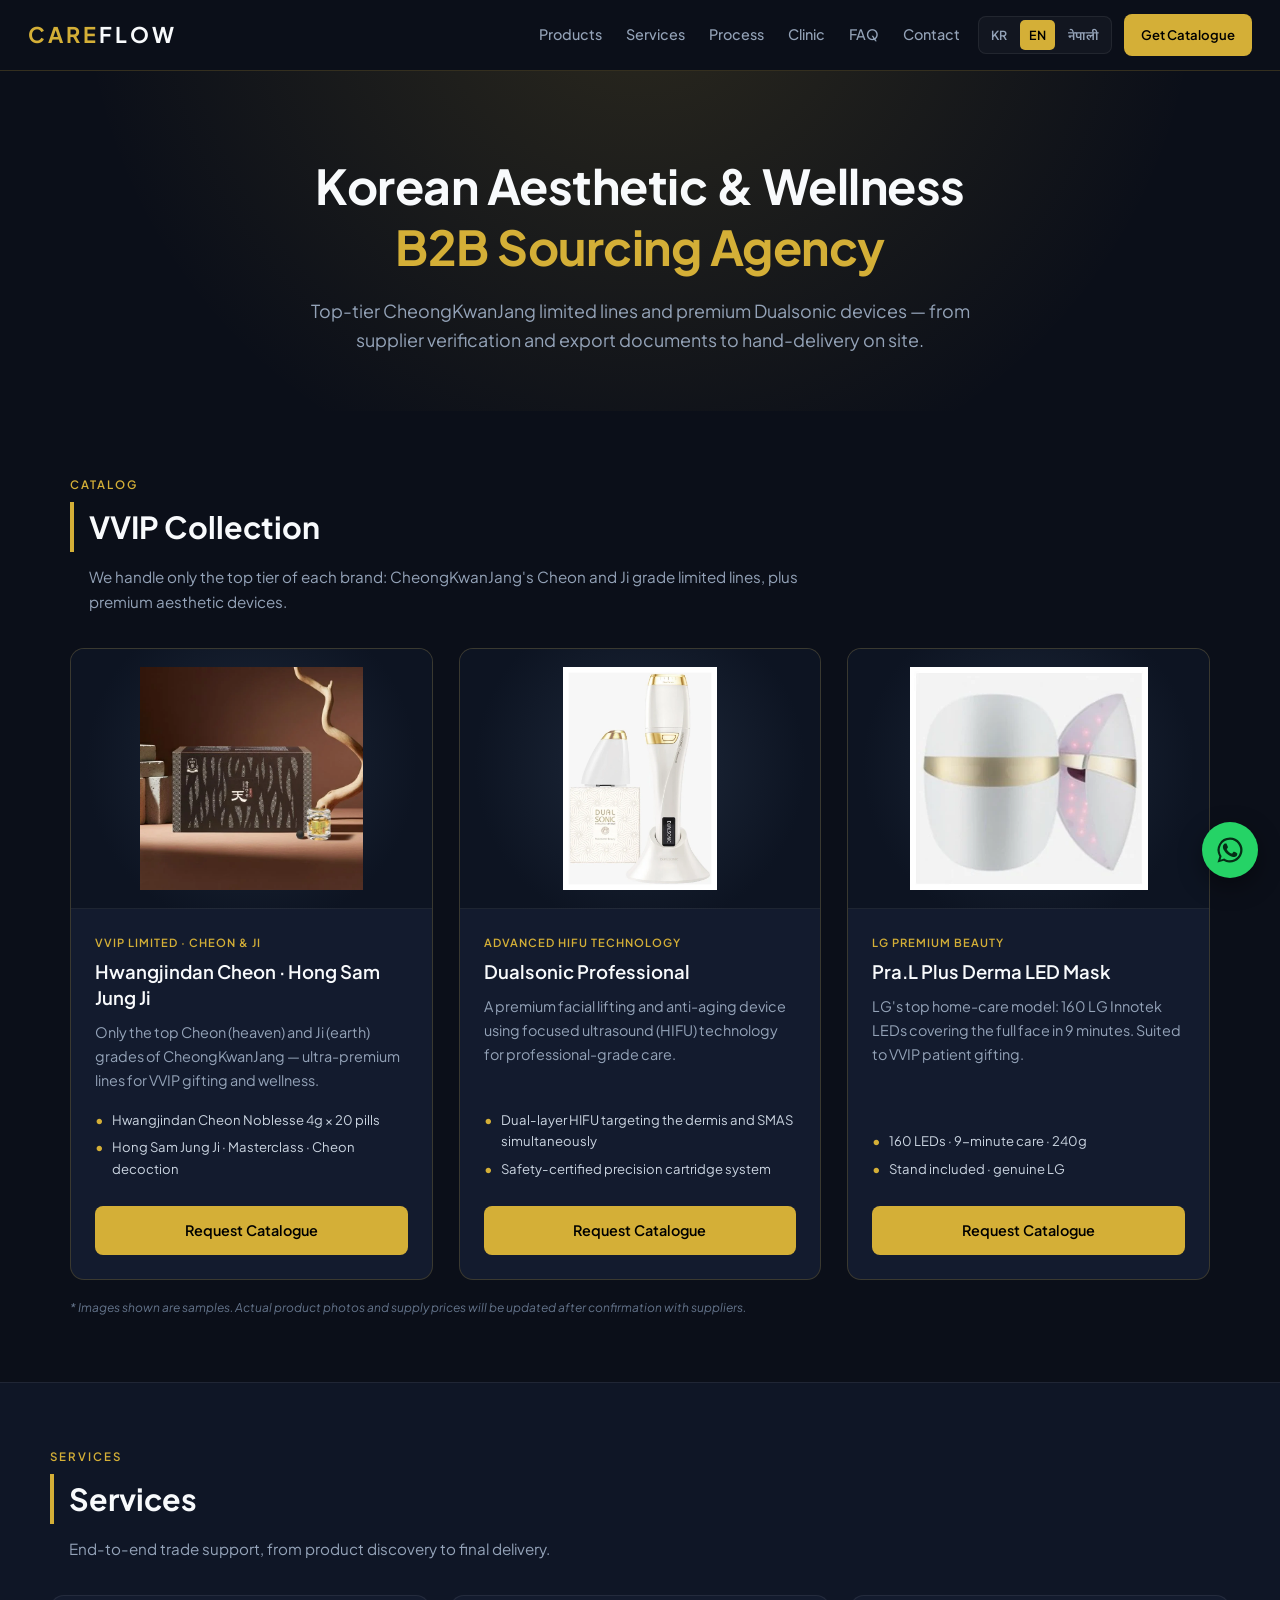
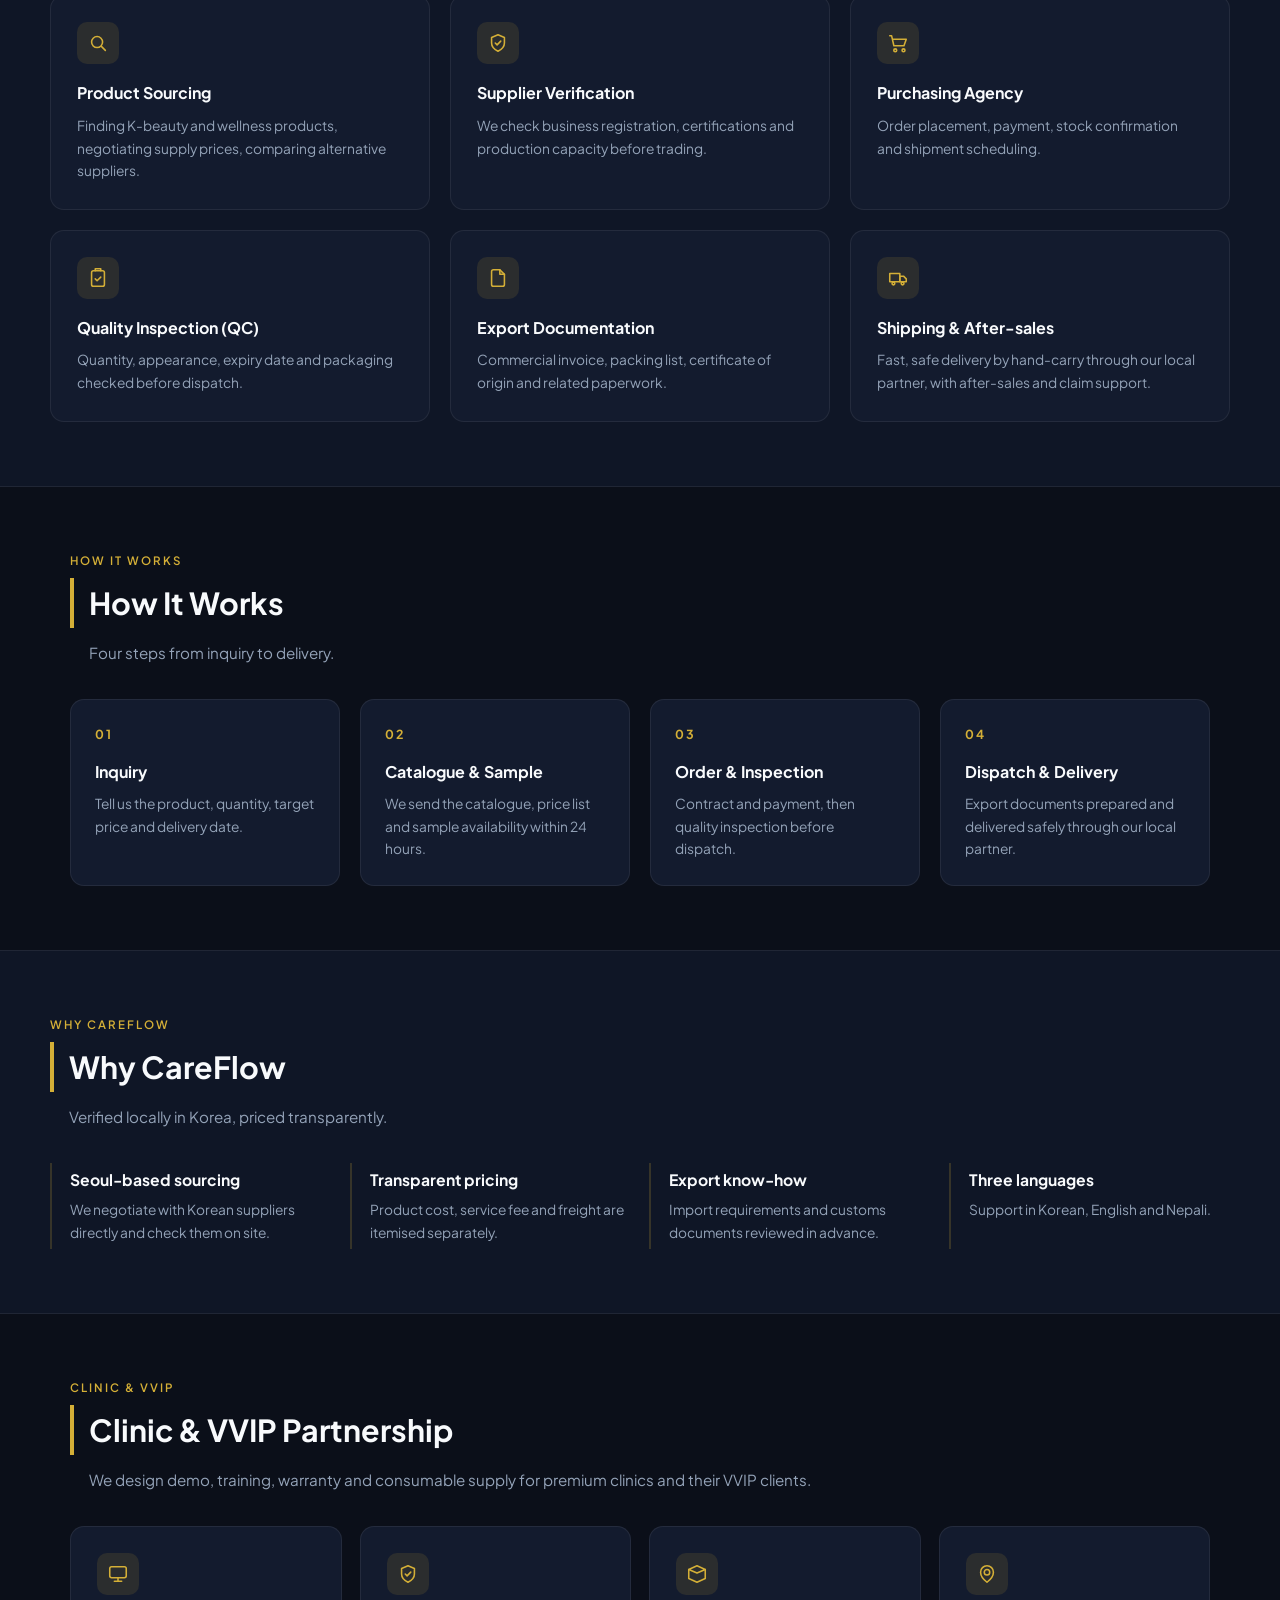
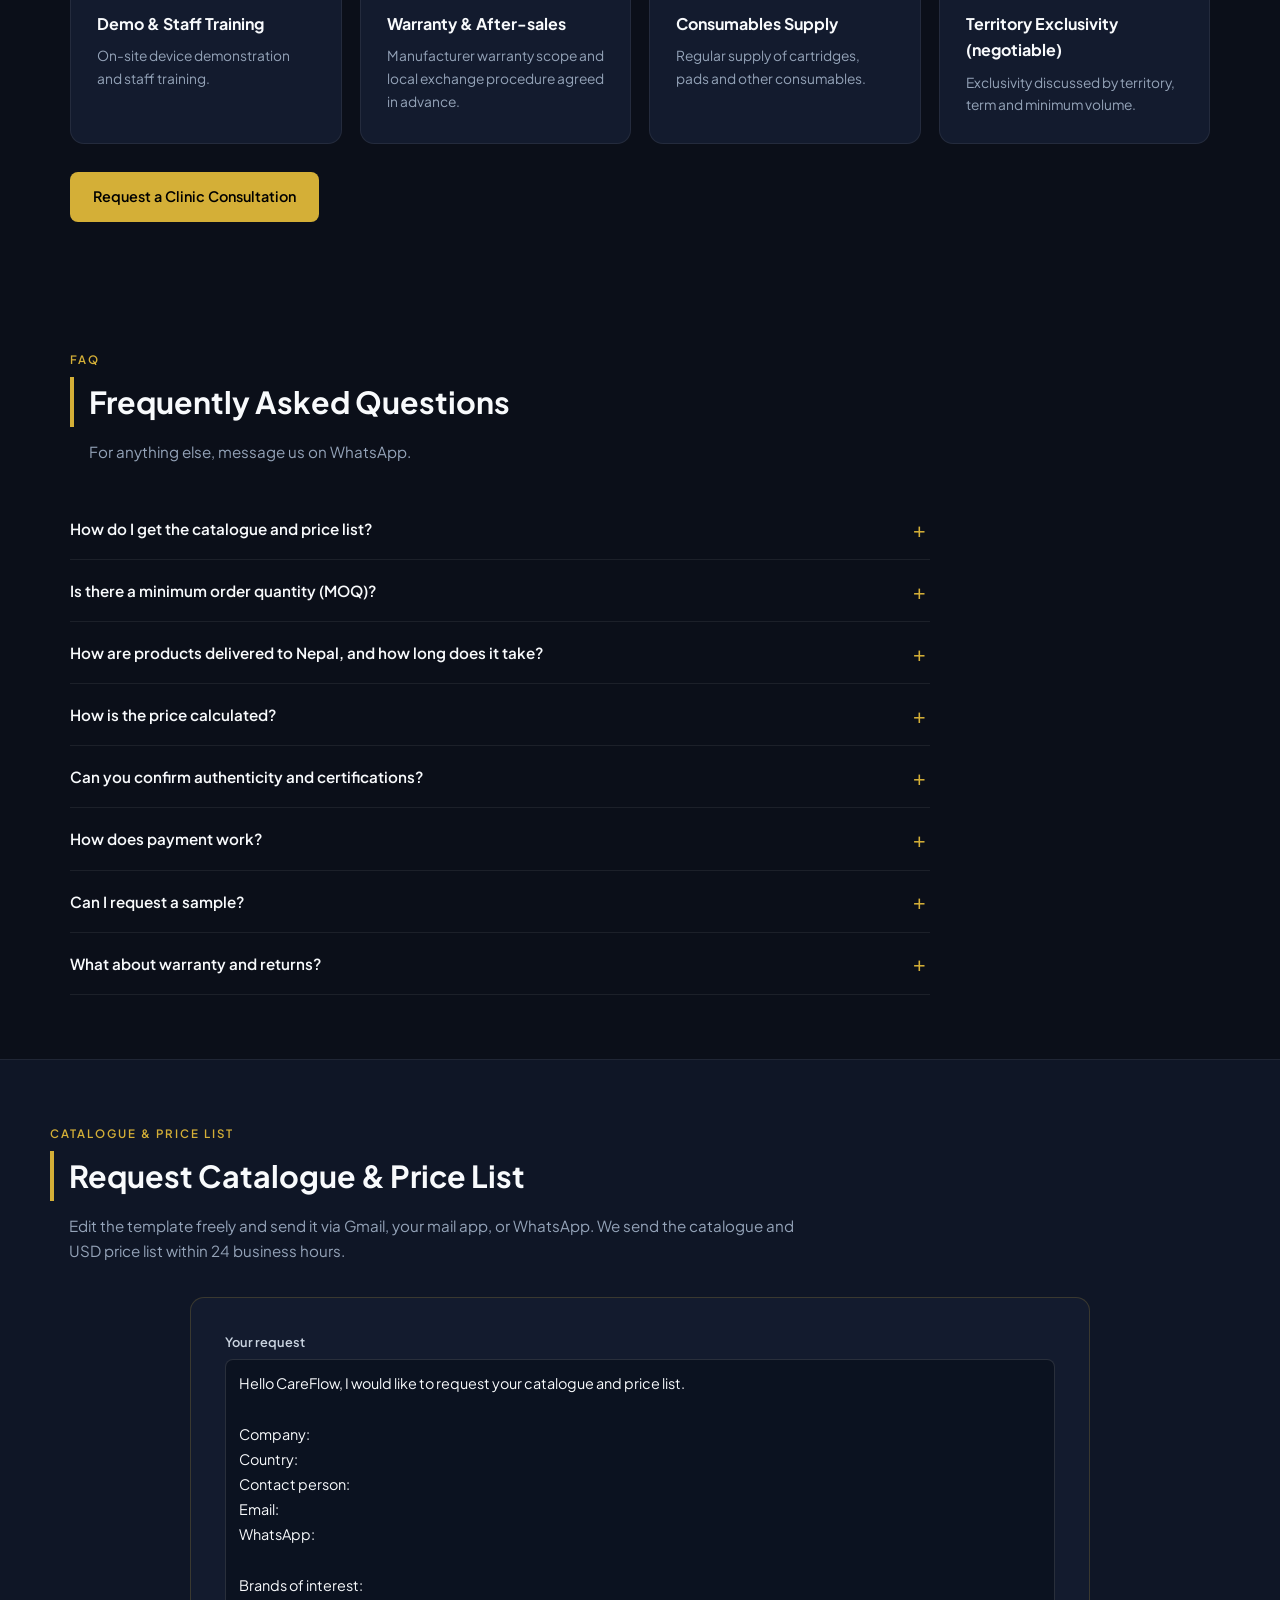
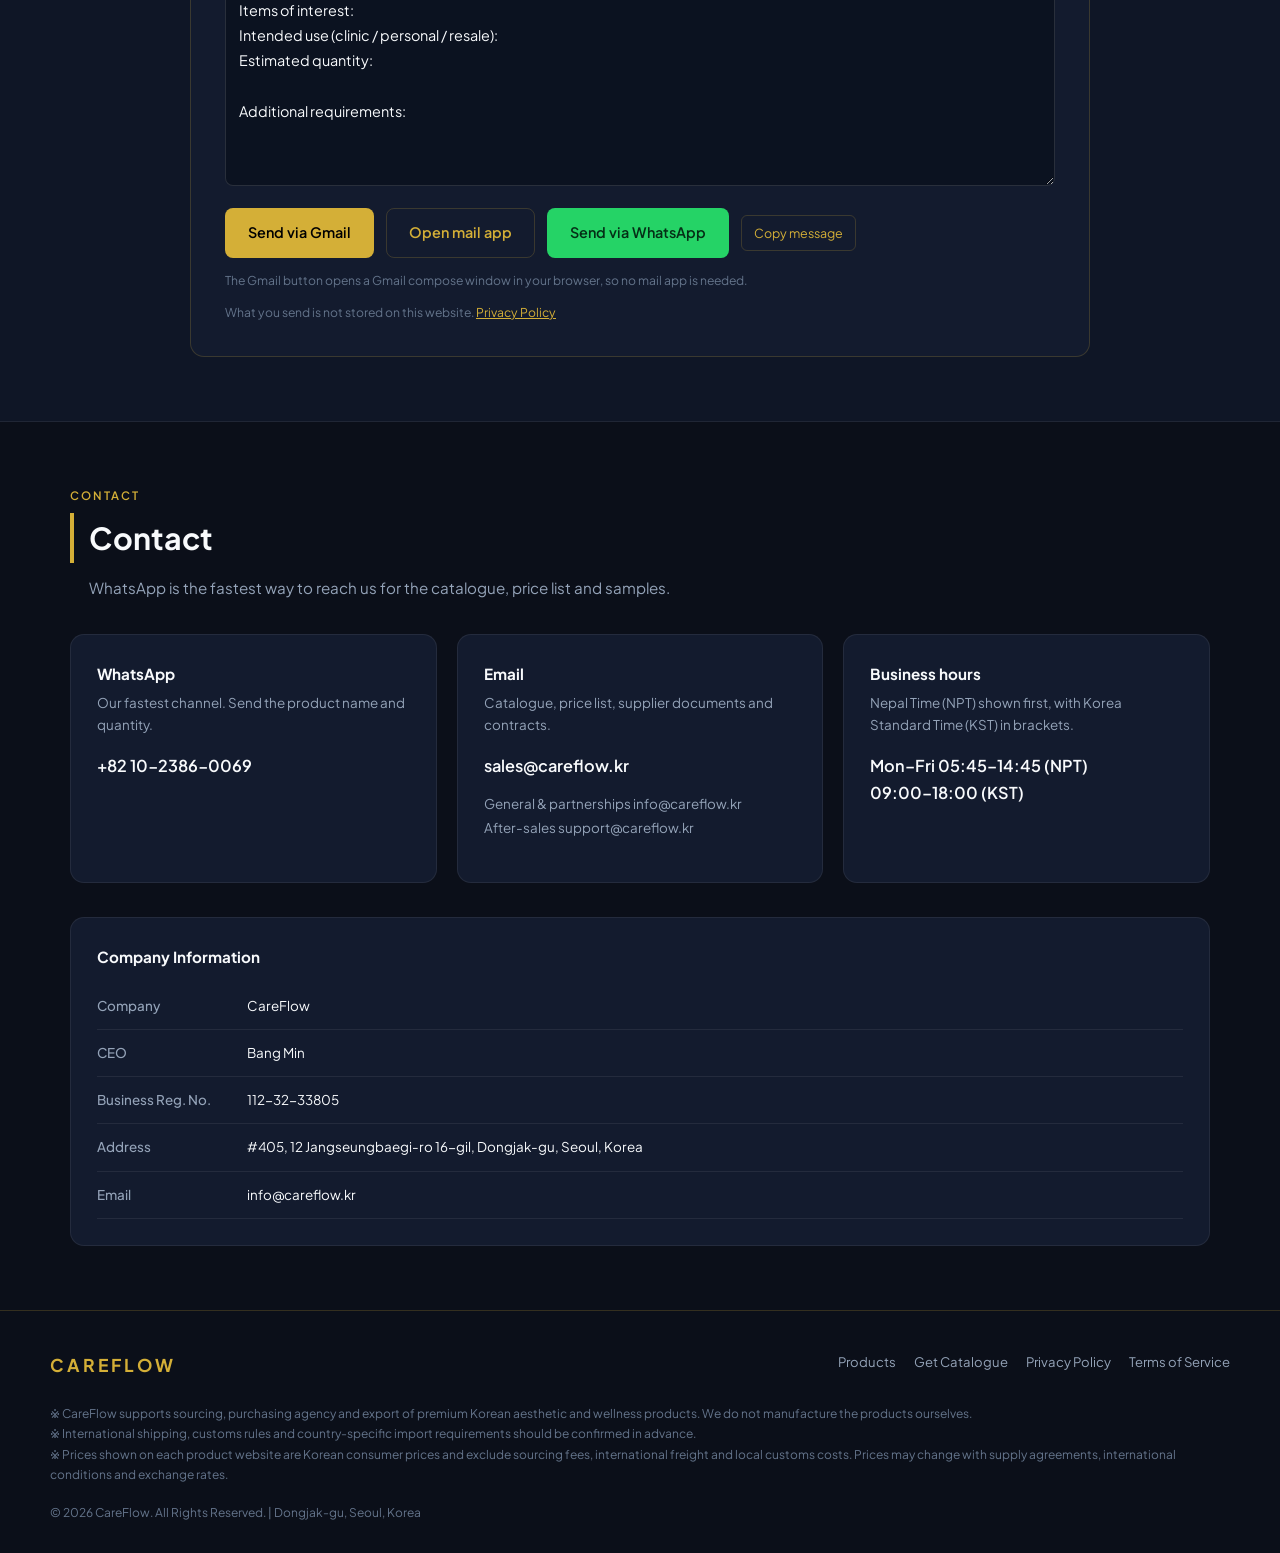
==== commit 25dcb965: "Use Dualsonic Professional product image" ====
--- a/index.html
+++ b/index.html
@@ -438,7 +438,7 @@
 
             <article class="product-card">
                 <div class="product-media">
-                    <img src="assets/dualsonic.webp" alt="듀얼소닉 프로페셔널 HIFU 디바이스" data-i18n-alt="products.items.1.alt" width="548" height="493" loading="lazy" decoding="async">
+                    <img src="assets/dualsonic-professional.webp" alt="듀얼소닉 프로페셔널 HIFU 디바이스" data-i18n-alt="products.items.1.alt" width="571" height="830" loading="lazy" decoding="async">
                 </div>
                 <div class="product-content">
                     <span class="product-tag" data-i18n="products.items.1.tag">첨단 HIFU 기술</span>
